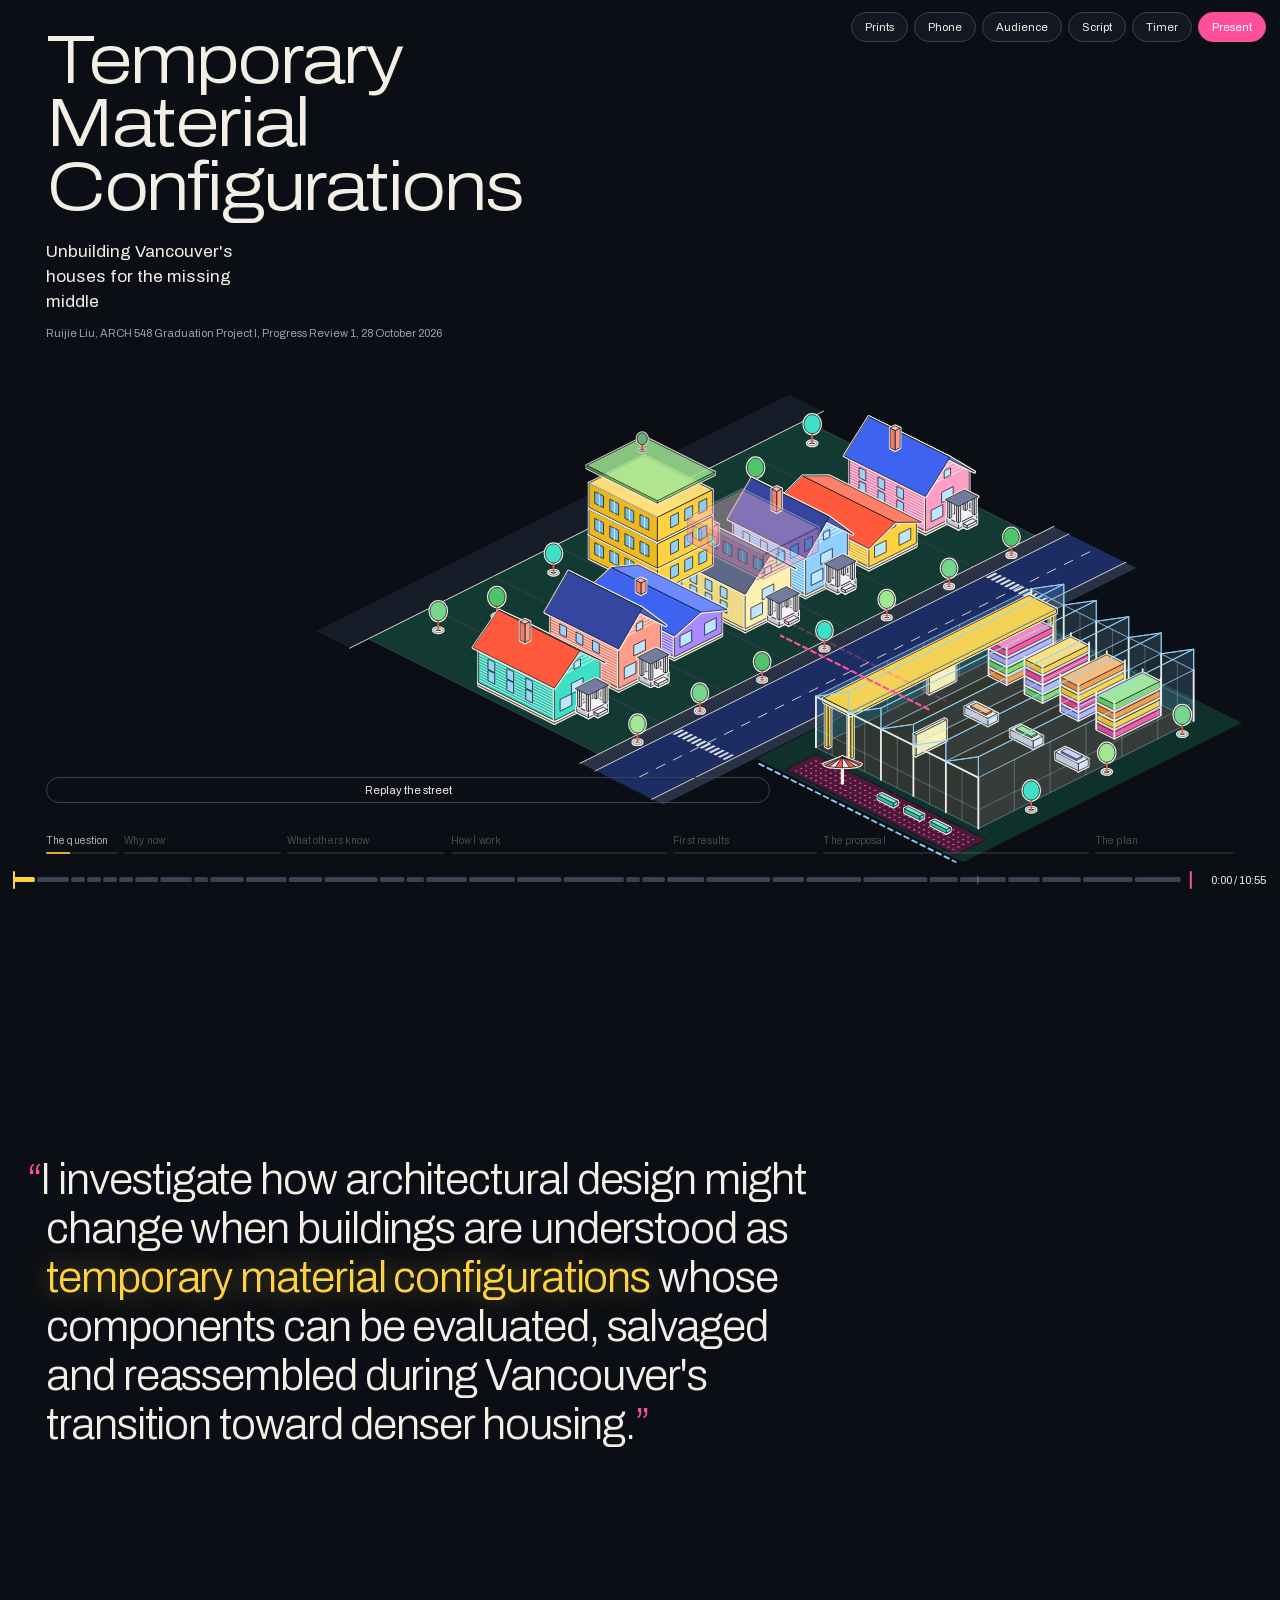
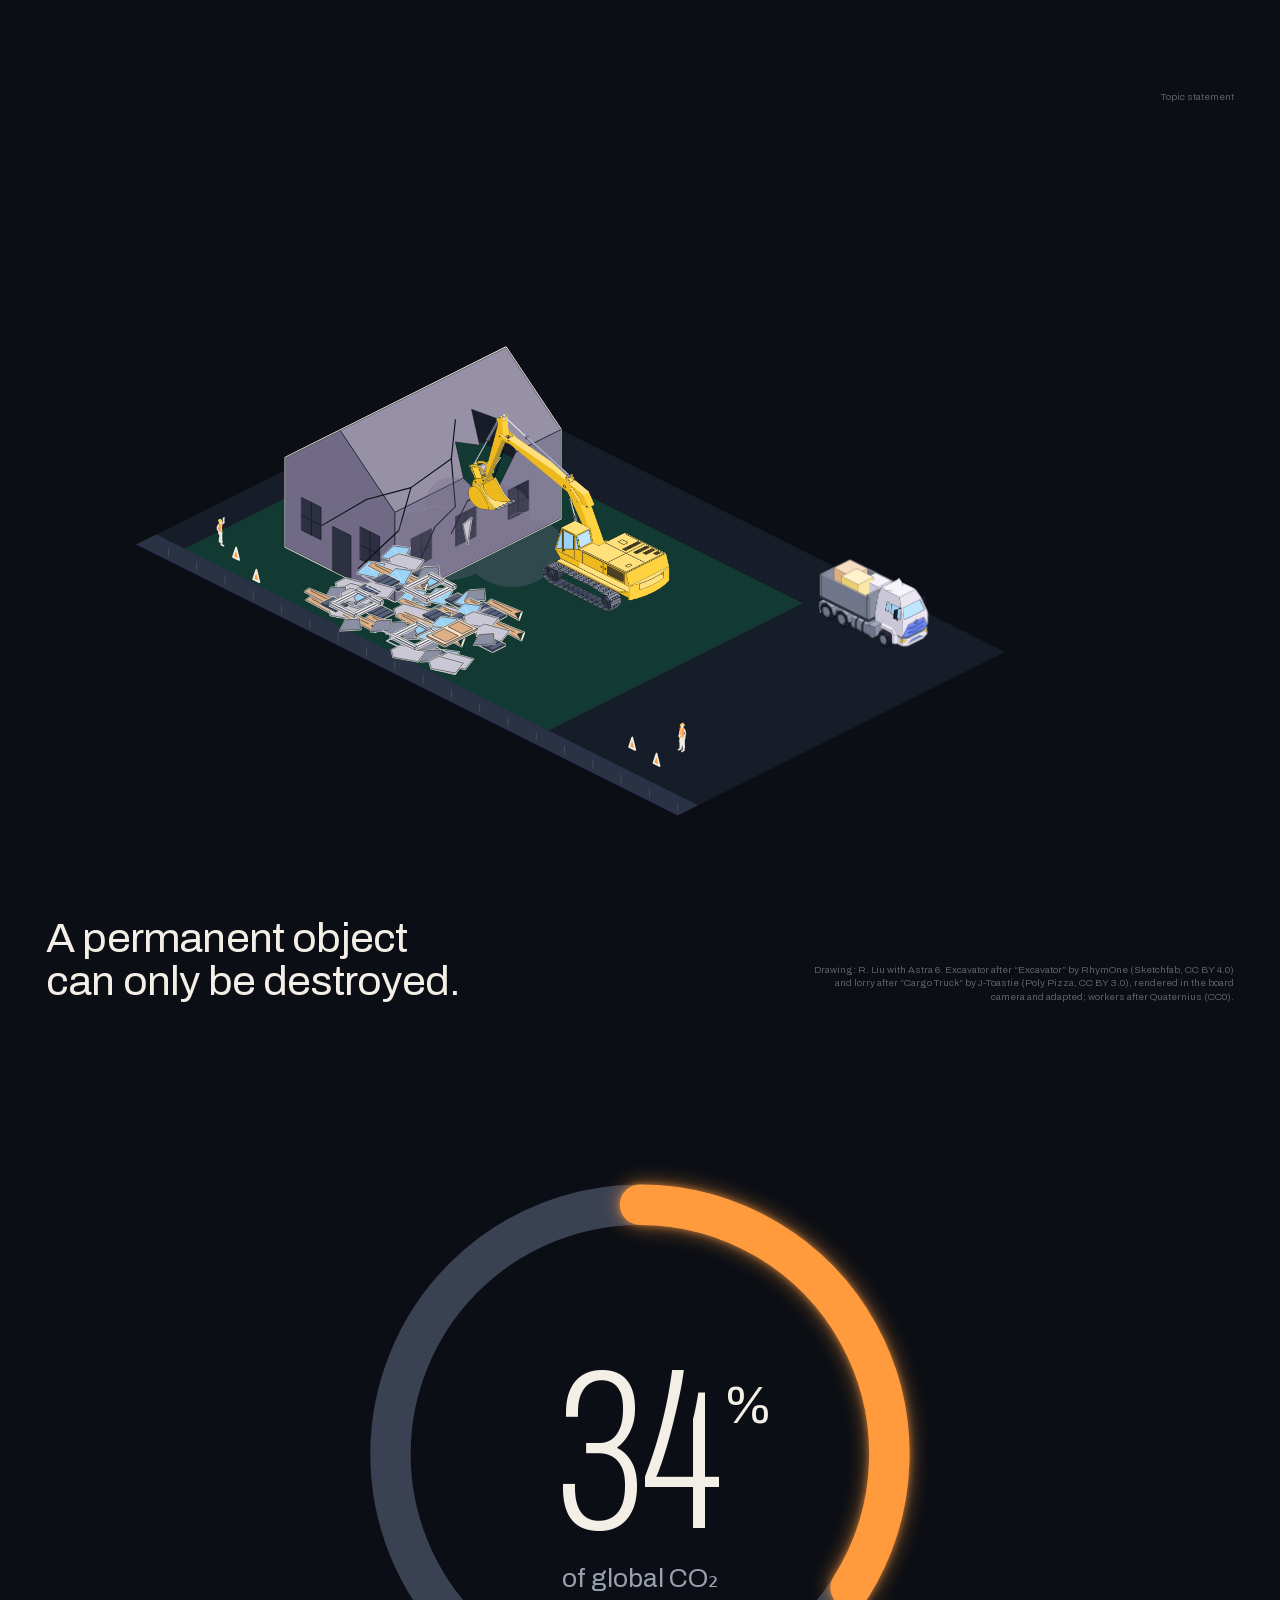
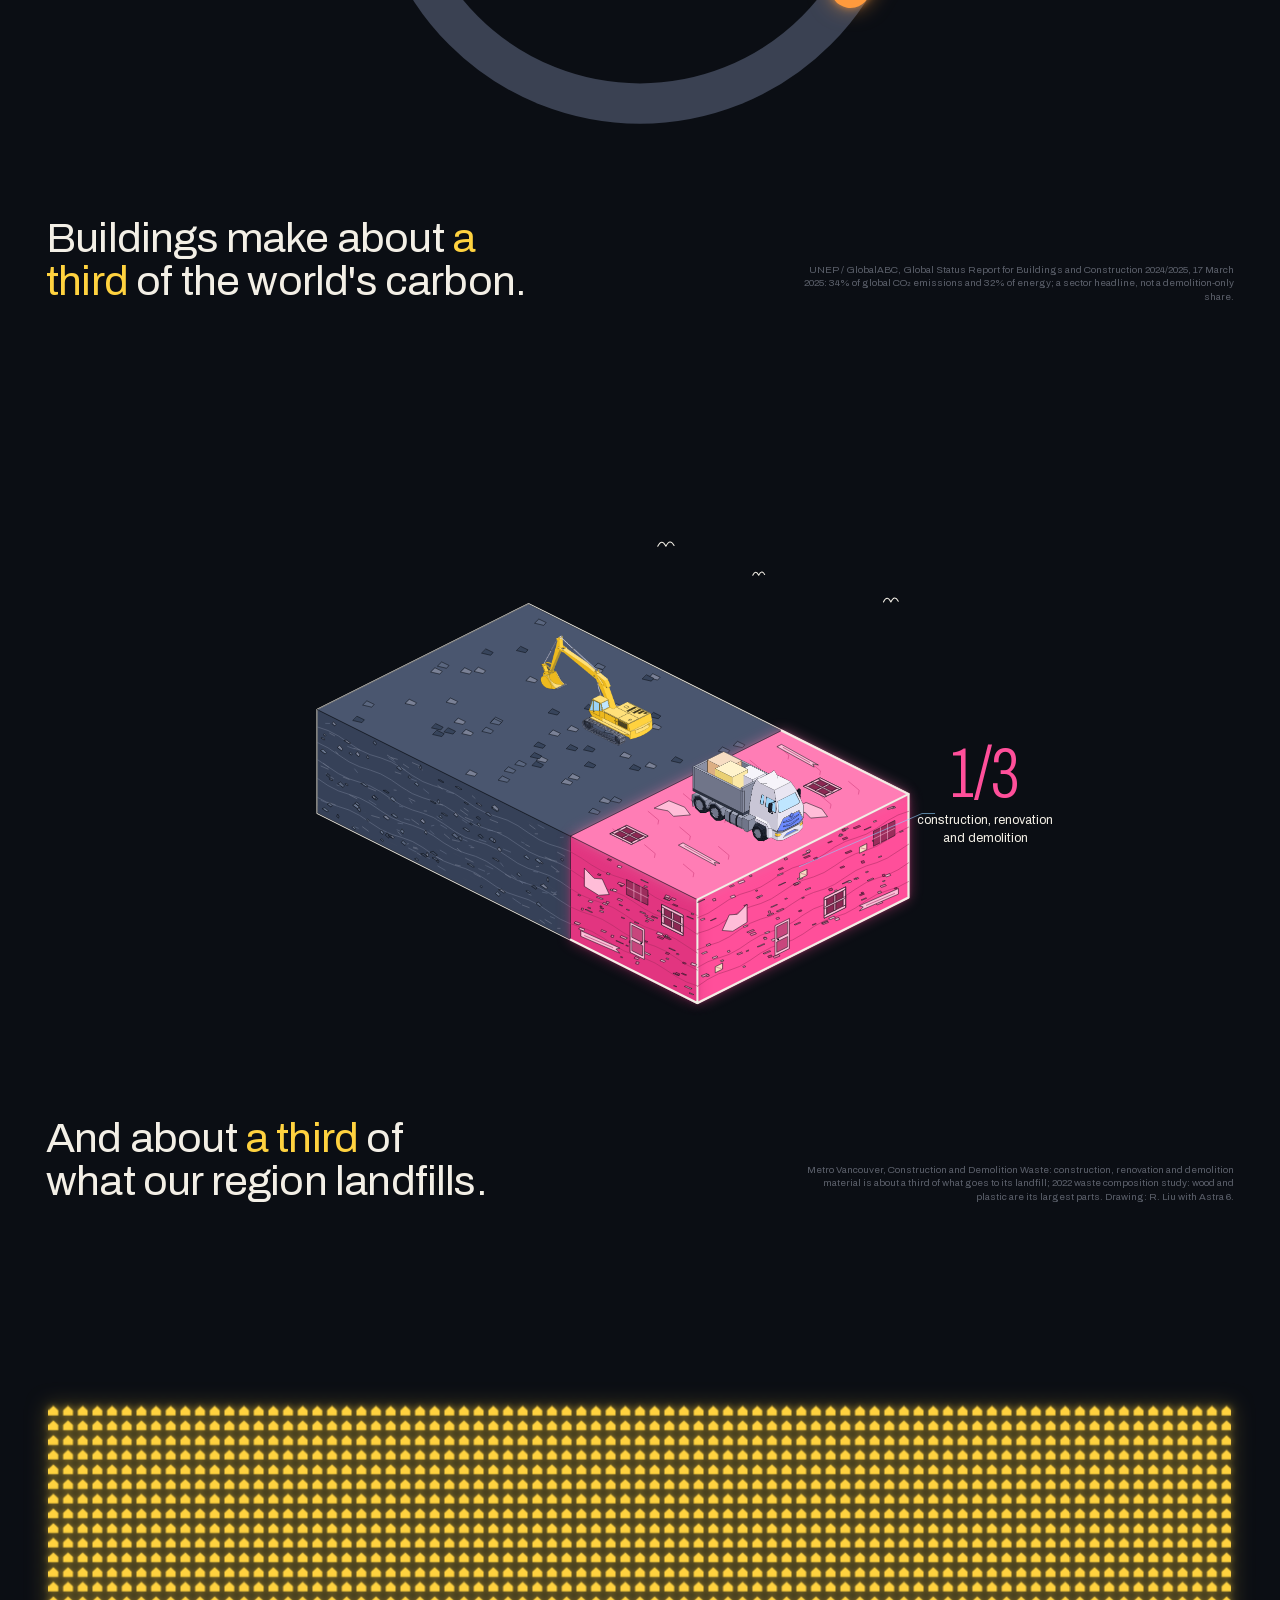
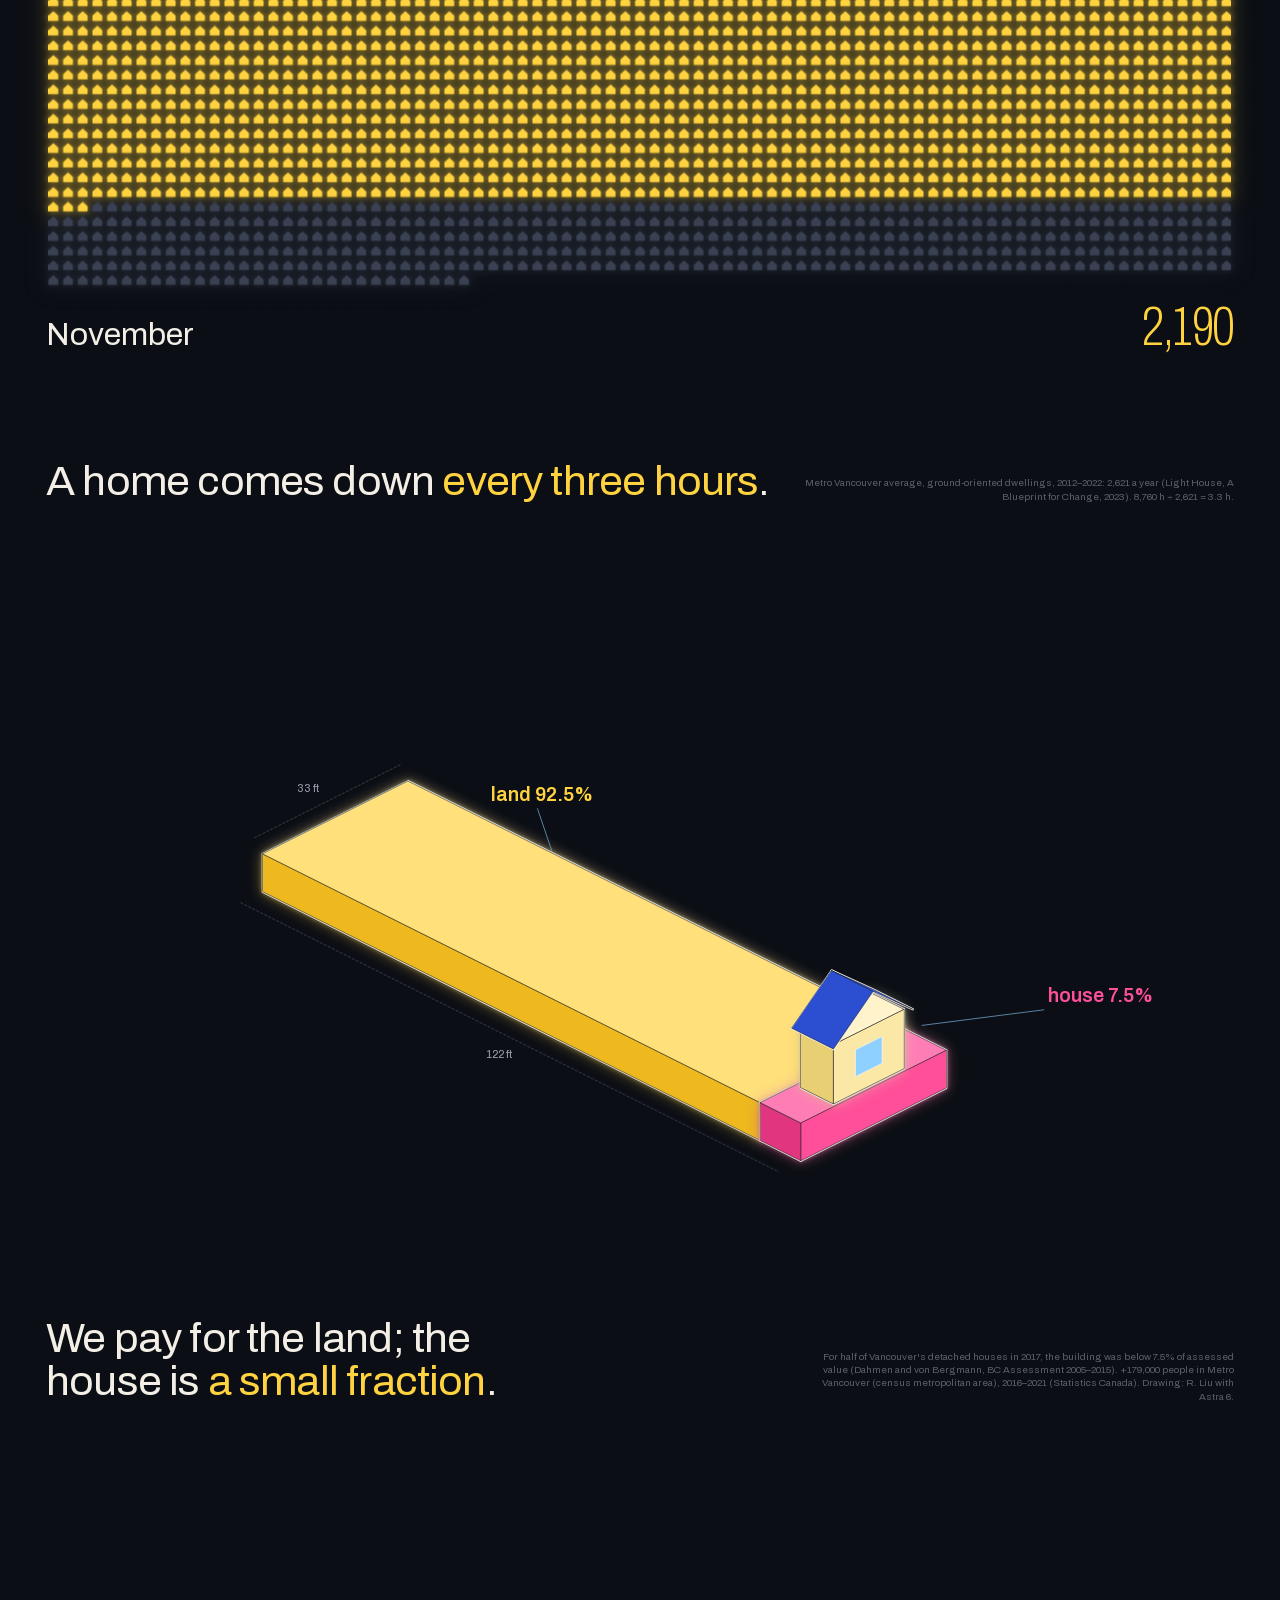
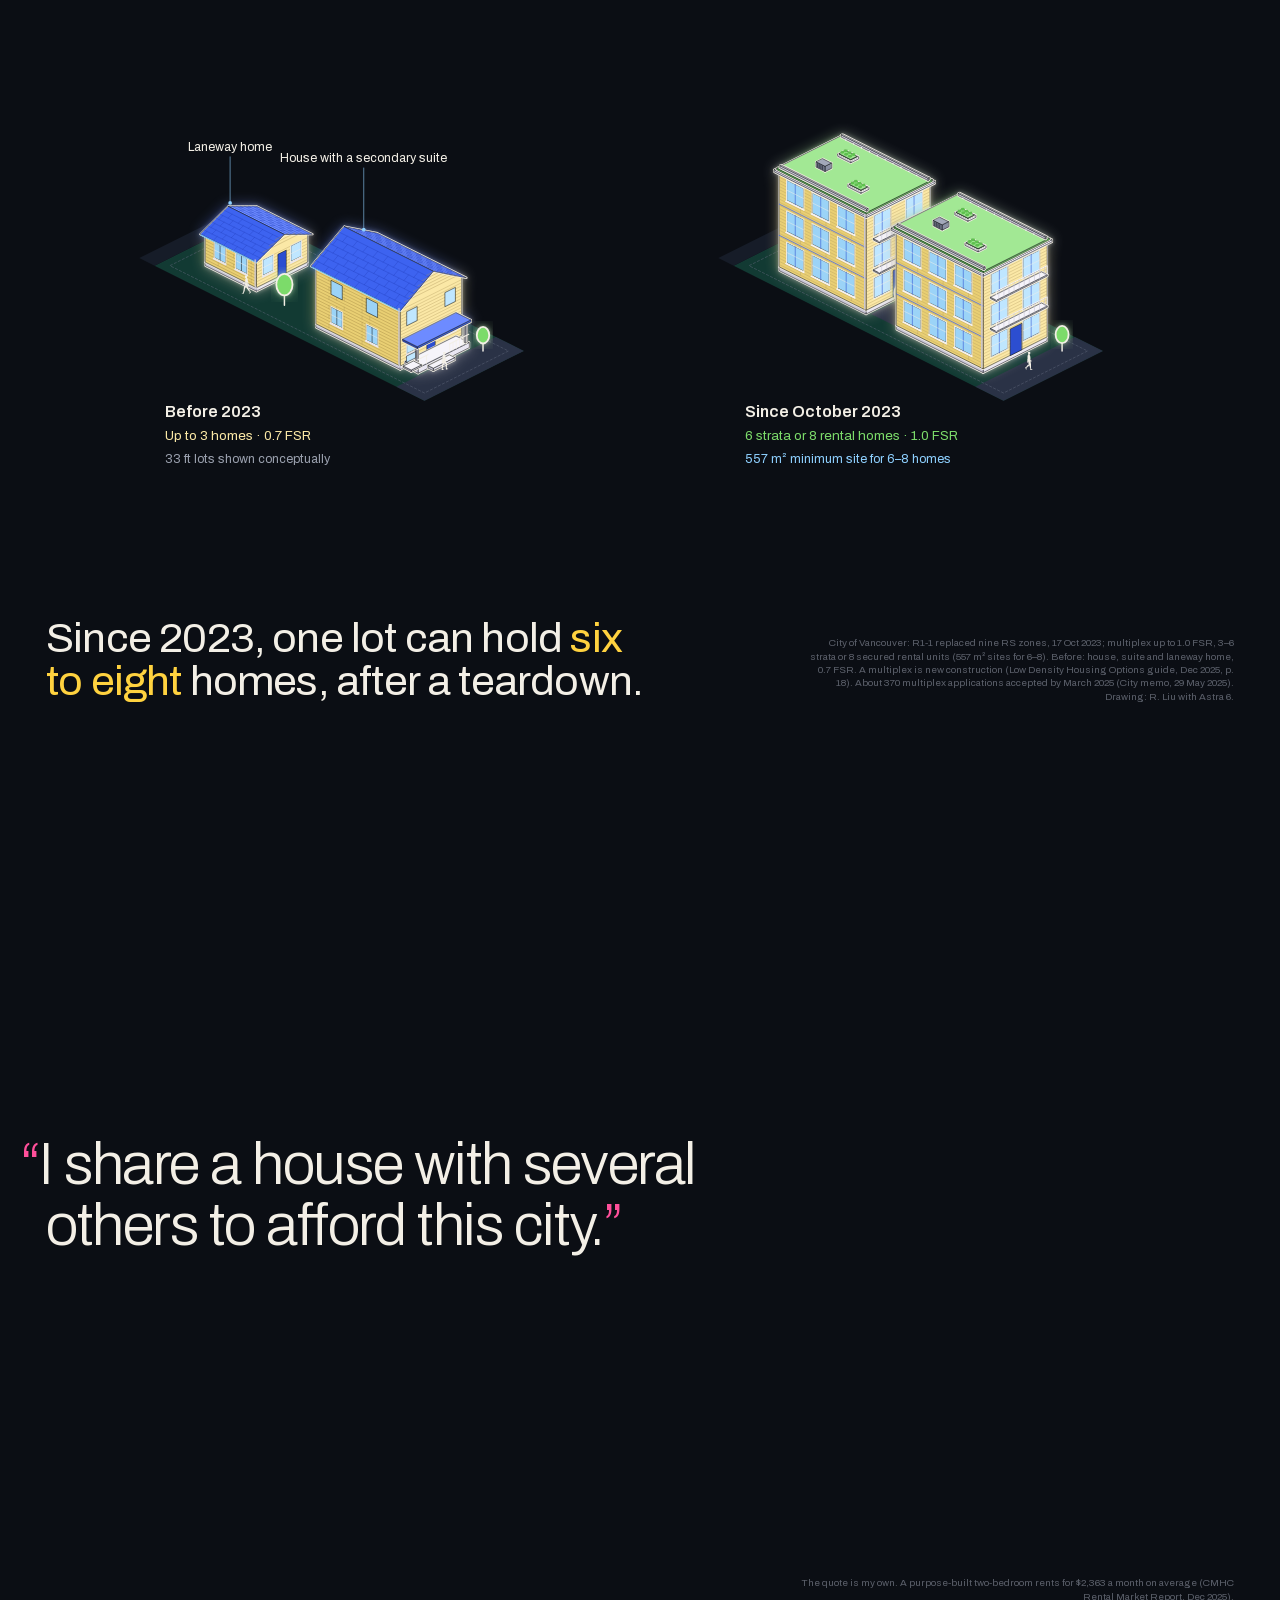
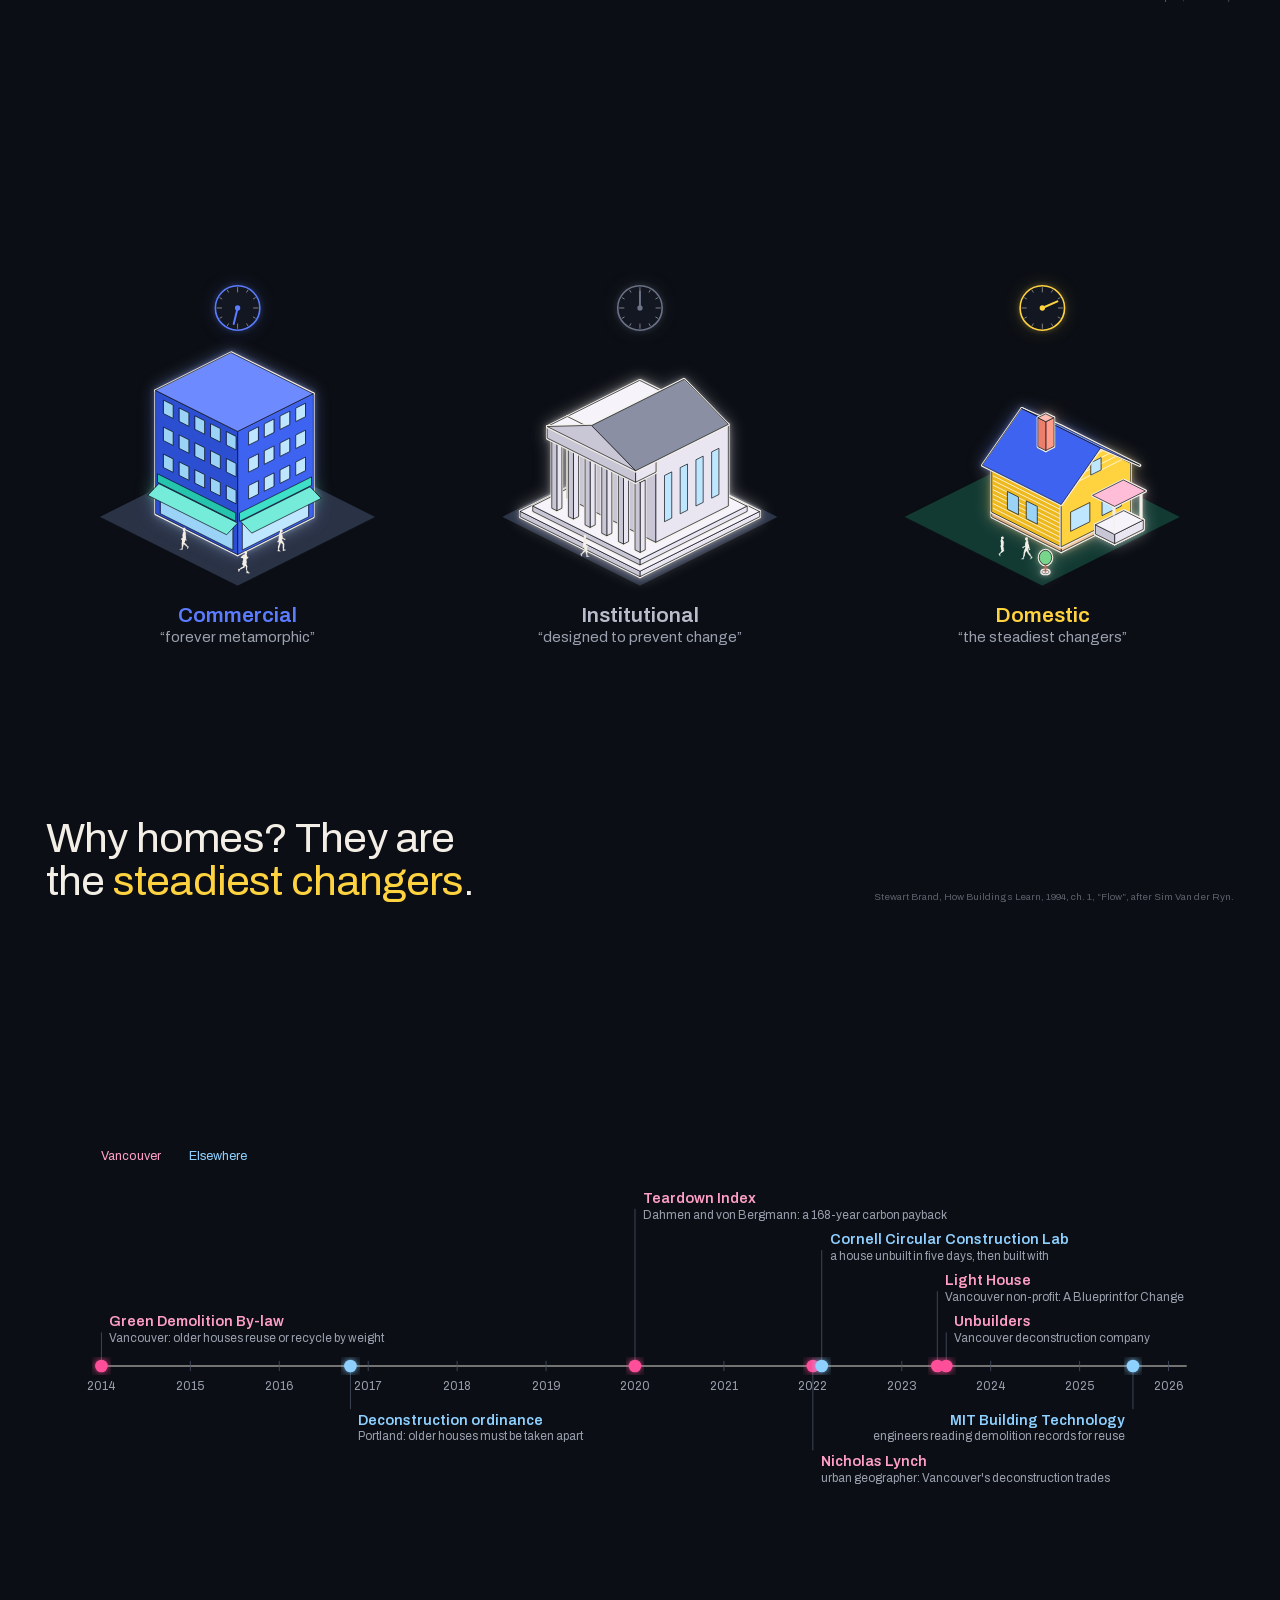
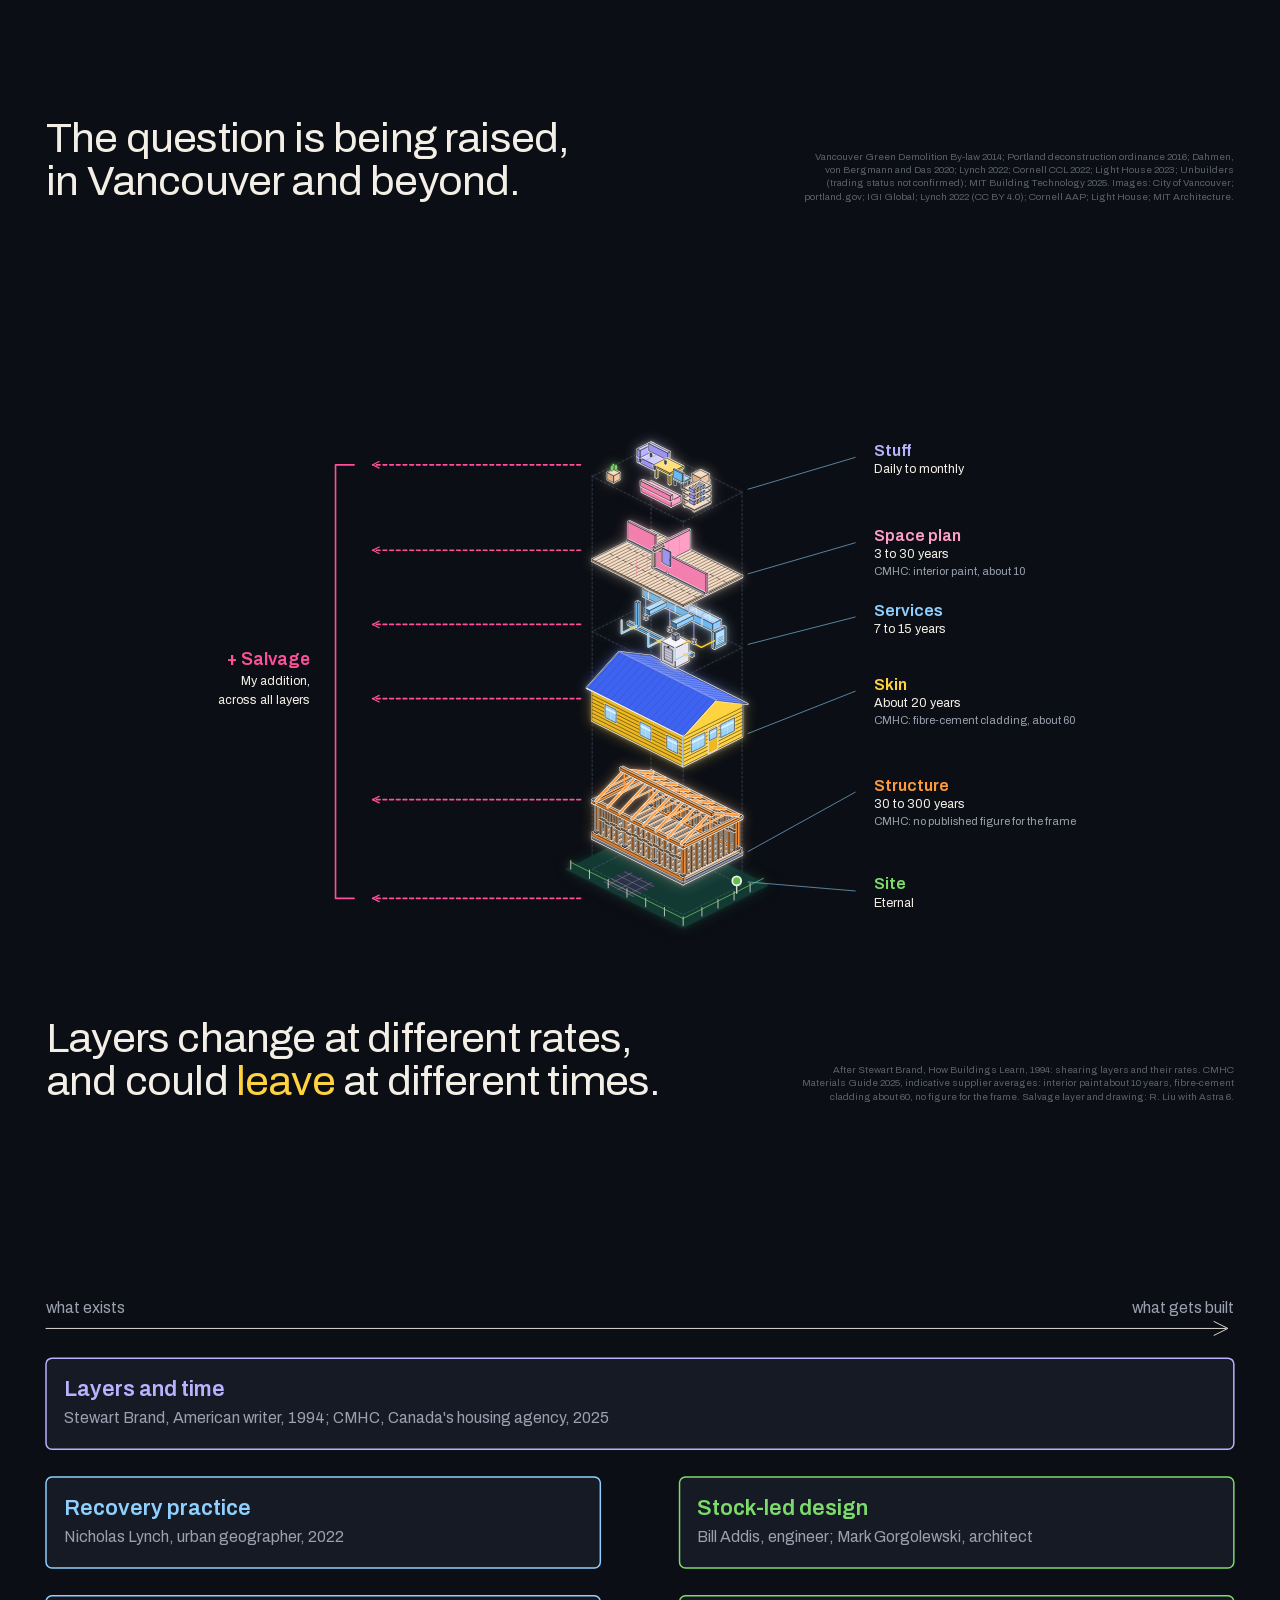
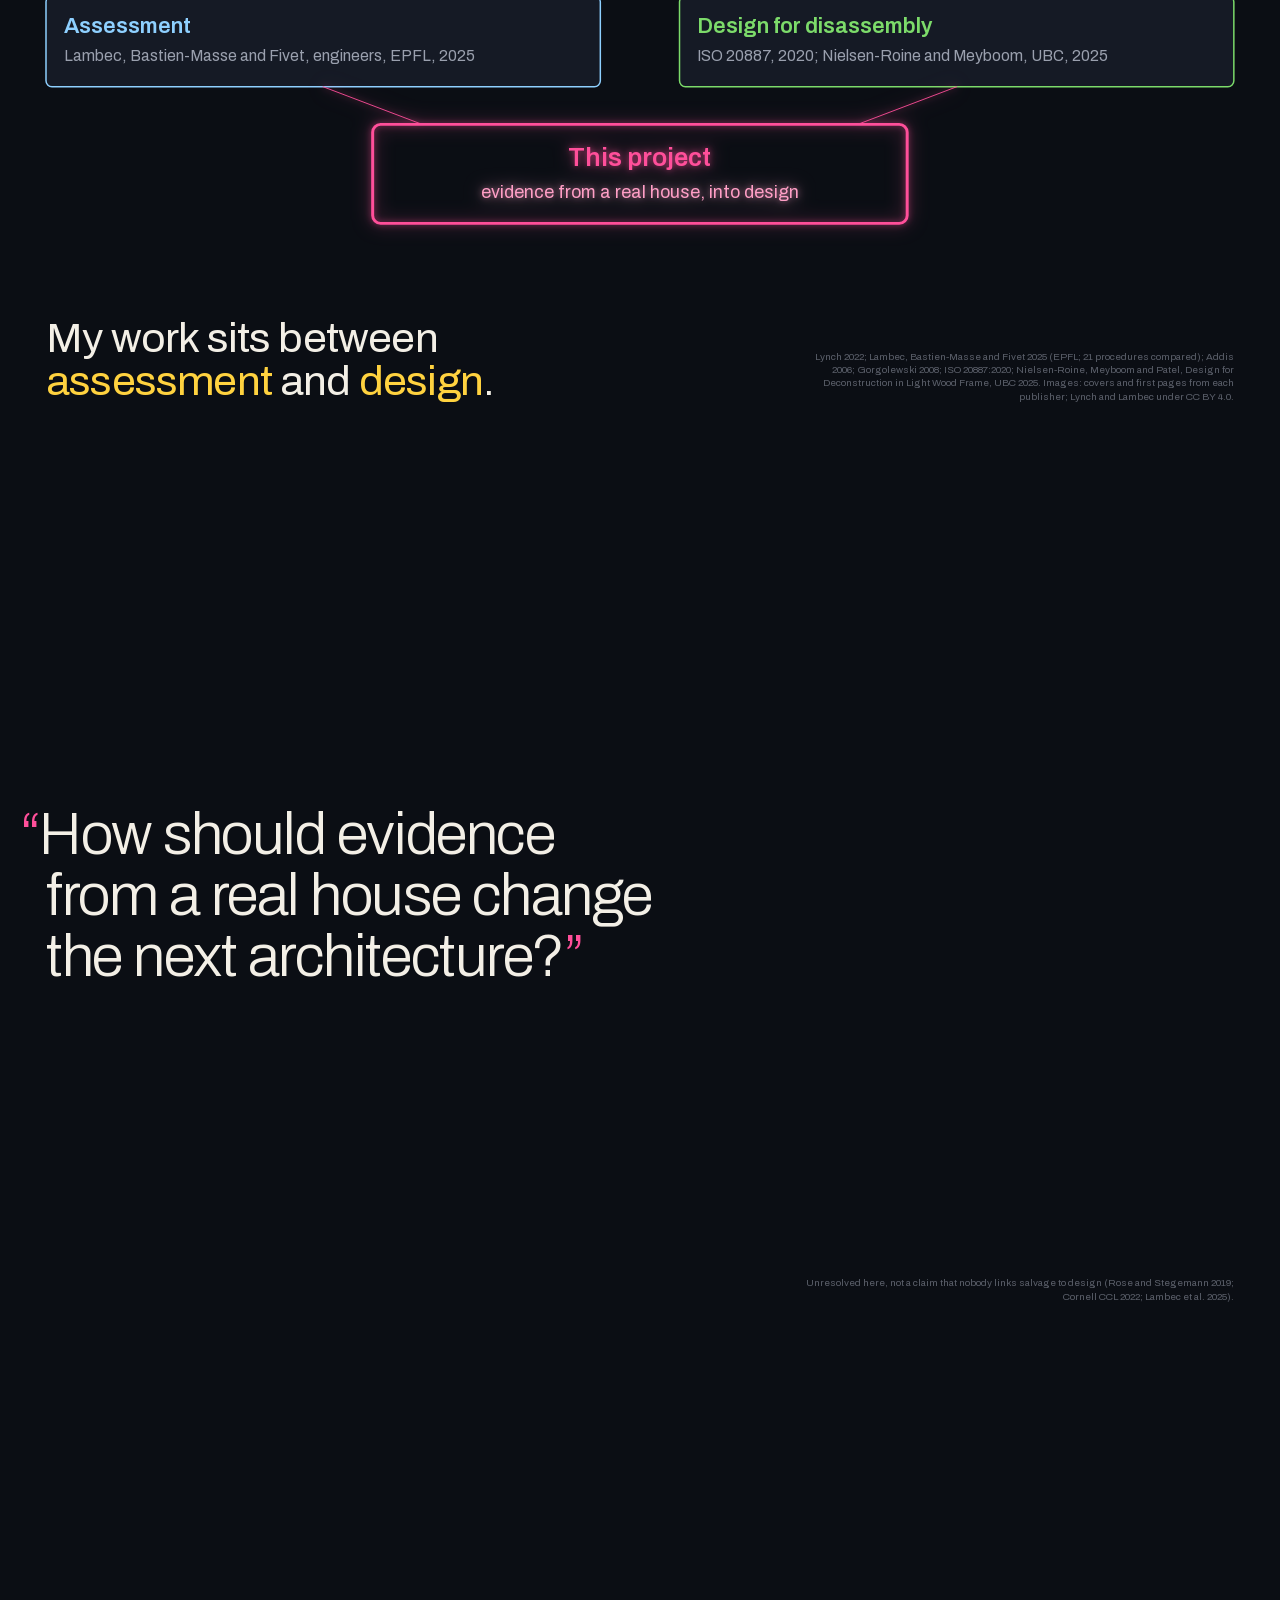
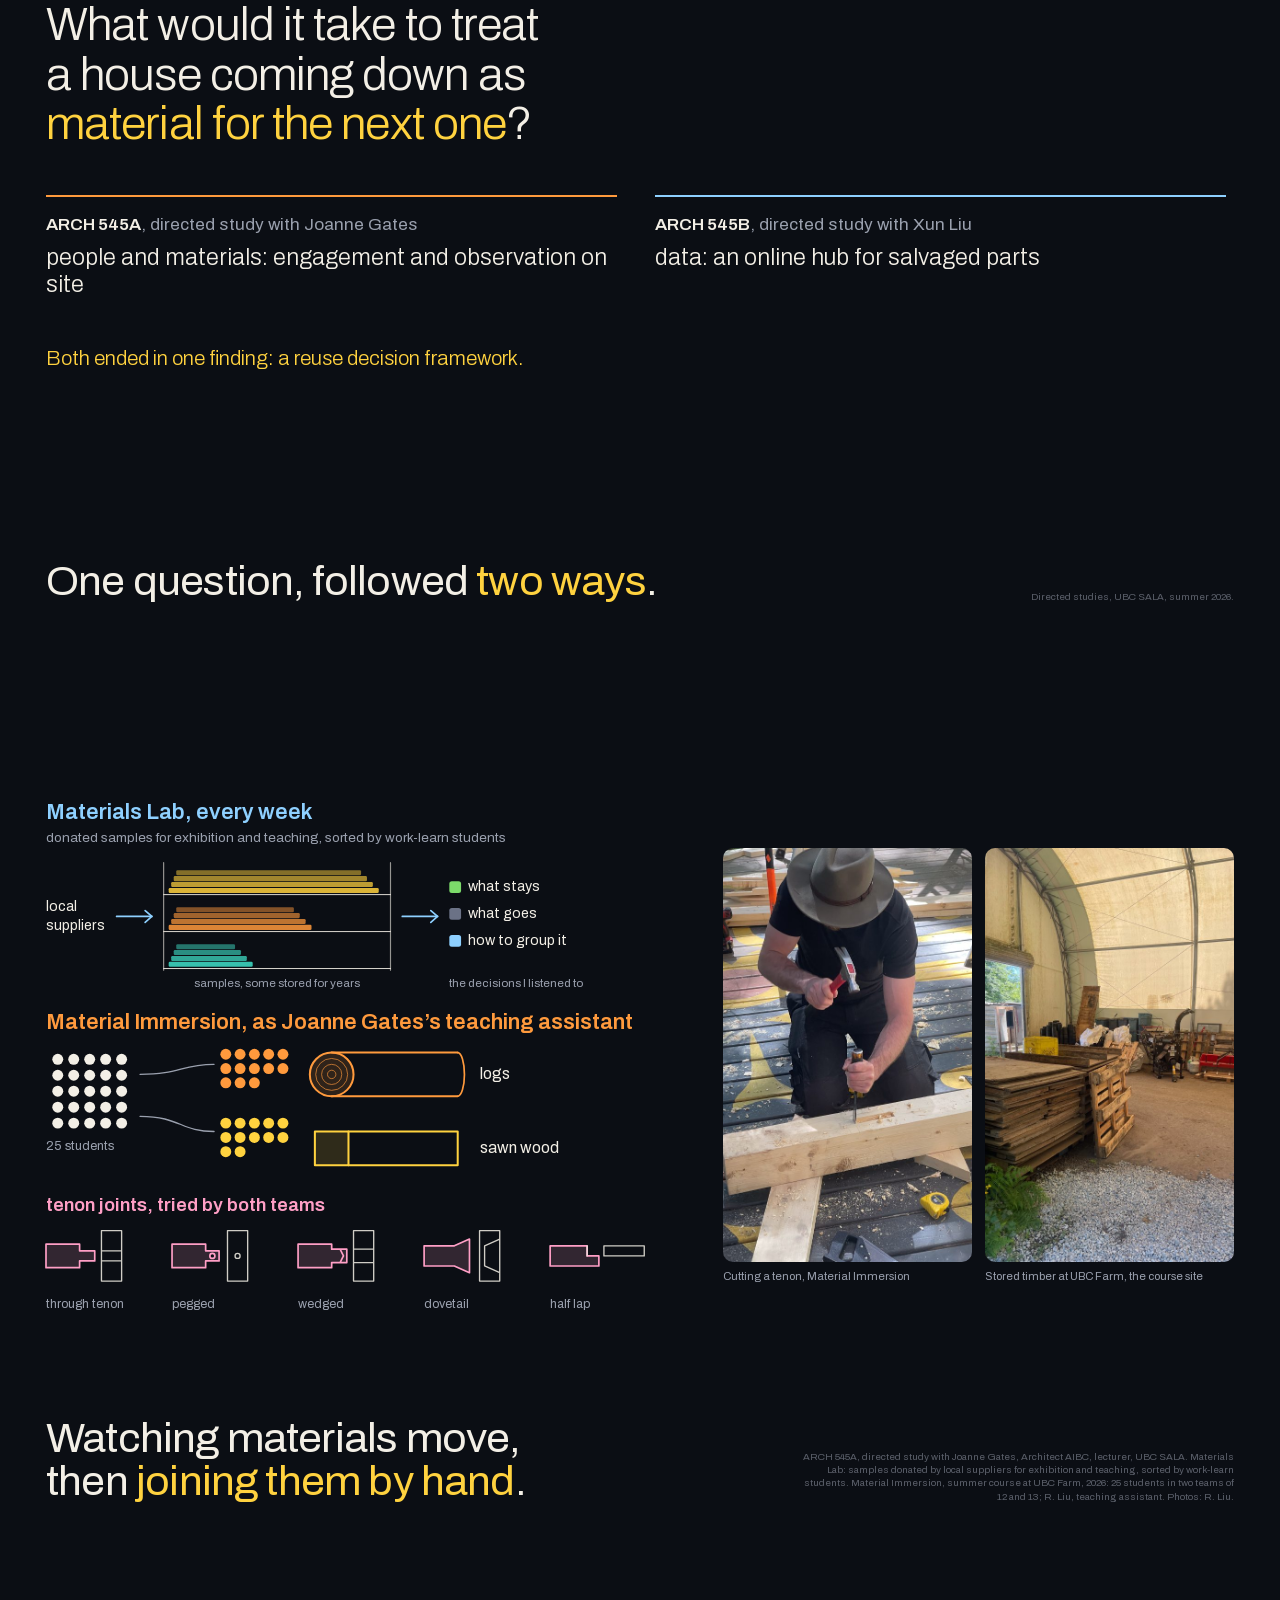
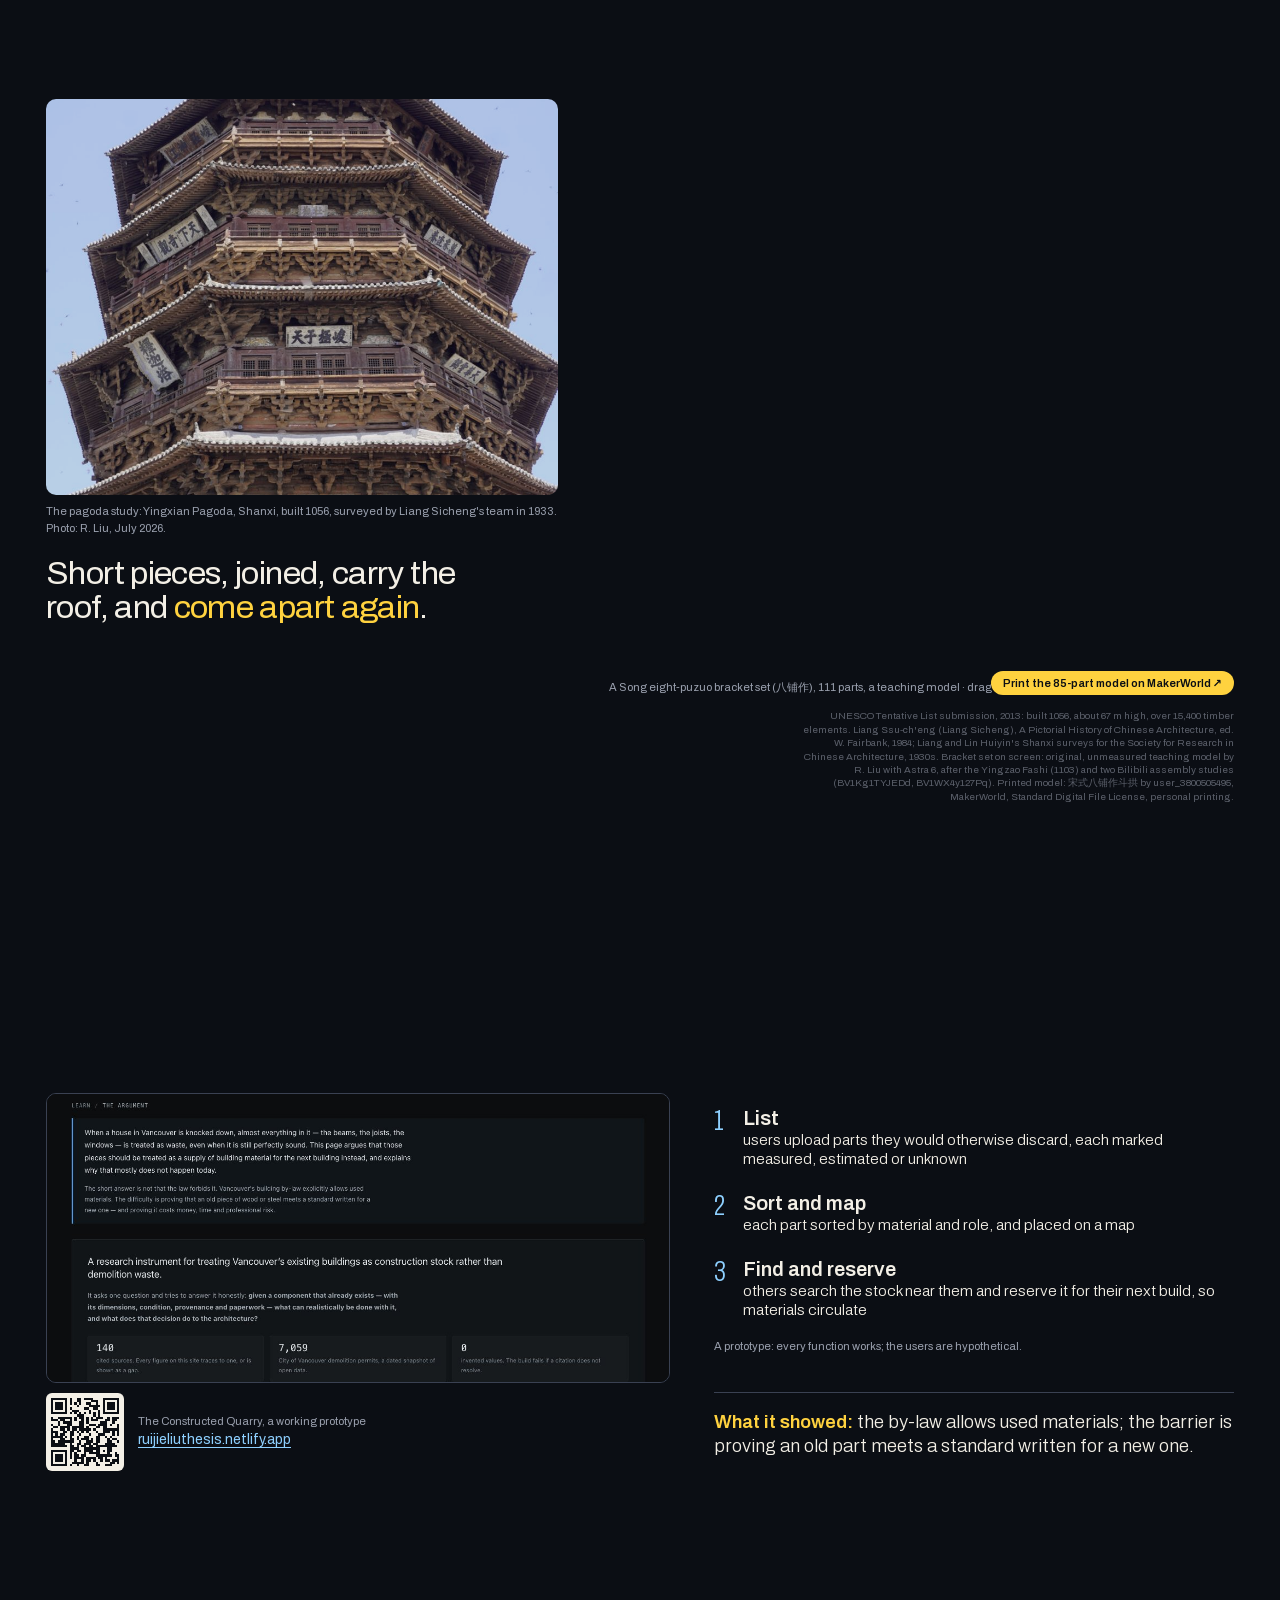
==== index.html @ 040ab7c7 "Publish the GP I Progress Review 1 board Co-Authored-By: Claude Opus 5.5 <noreply@anthropic.com>" ====
<!doctype html>
<html lang="en">
<head>
<meta charset="utf-8">
<meta name="robots" content="noindex, nofollow">
<meta name="viewport" content="width=device-width, initial-scale=1">
<title>Temporary Material Configurations</title>
<meta name="description" content="Ruijie Liu, ARCH 548 Graduation Project I, Progress Review 1: buildings as temporary material configurations during Vancouver's transition to denser housing.">
<link rel="icon" href="data:image/svg+xml,%3Csvg xmlns='http://www.w3.org/2000/svg' viewBox='0 0 32 32'%3E%3Crect width='32' height='32' rx='6' fill='%230B0E14'/%3E%3Cpath d='M7 16 16 8l9 8v10H7z' fill='%23FFD23F' stroke='%23F3EFE6' stroke-width='1.6'/%3E%3Cpath d='M13 26v-6h6v6' fill='%23FF4F9A'/%3E%3C/svg%3E">
<link rel="stylesheet" href="assets/css/board.css?v=104">
<script>document.documentElement.classList.add("js");</script>
</head>
<body>
<svg width="0" height="0" style="position:absolute" aria-hidden="true">
  <defs>
    <!-- the glow: each mark blooms in its own colour -->
    <filter id="bloom" x="-20%" y="-20%" width="140%" height="140%" color-interpolation-filters="sRGB">
      <feGaussianBlur in="SourceGraphic" stdDeviation="3.2" result="b1"/>
      <feGaussianBlur in="SourceGraphic" stdDeviation="9" result="b2"/>
      <feColorMatrix in="b2" type="matrix" values="1 0 0 0 0  0 1 0 0 0  0 0 1 0 0  0 0 0 0.55 0" result="b2a"/>
      <feColorMatrix in="b1" type="matrix" values="1 0 0 0 0  0 1 0 0 0  0 0 1 0 0  0 0 0 0.6 0" result="b1a"/>
      <feMerge><feMergeNode in="b2a"/><feMergeNode in="b1a"/><feMergeNode in="SourceGraphic"/></feMerge>
    </filter>
  </defs>
</svg>

<!--
  Each slide: one message. data-chapter places it on the chapter bar.
  The script is in <aside class="notes">: one <p> per step. Each press of the
  arrow key moves to the next <p>; elements with data-focus="n" light up on
  step n (data-focus="-" only dims), .svg-fig data-spots spotlights regions of
  a figure per step, data-ids lights named groups.
-->

<!-- ===================== 1 The question ===================== -->
<section class="slide title" id="s01" data-time="13" data-title="Title" data-chapter="The question">
  <div class="art" id="hero" role="img" aria-label="A Vancouver street in colour. One house comes apart into components that cross the street to a hub and return to build a multiplex on the same lot."></div>
  <div class="lead">
    <h1><span>Temporary</span><span>Material</span><span>Configurations</span></h1>
    <p class="sub">Unbuilding Vancouver's houses for the missing middle</p>
    <p class="who">Ruijie Liu, ARCH 548 Graduation Project I, Progress Review 1, 28 October 2026</p>
  </div>
  <div class="foot"><button class="replay" type="button" id="replay">Replay the street</button></div>
  <aside class="notes">
    <p>Good afternoon. I'm Ruijie, and my project is <b class="stress">Temporary Material Configurations</b>: <i class="cue">pause</i> what architecture can do with houses Vancouver takes down for denser housing.</p>
  </aside>
</section>

<section class="slide quote statement" id="s02" data-time="19" data-title="Topic statement" data-chapter="The question">
  <blockquote>
    <p>I investigate how architectural design might change when buildings are understood as <span class="glowword">temporary material configurations</span> whose components can be evaluated, salvaged and reassembled during Vancouver's transition toward denser housing.</p>
  </blockquote>
  <div class="foot"><span></span><p class="src">Topic statement</p></div>
  <aside class="notes">
    <p>My topic statement: <i class="cue">pause</i> I investigate how architectural design might change when buildings are understood as temporary material configurations, whose components can be evaluated, salvaged and reassembled during Vancouver's transition toward denser housing. <i class="cue">pause</i> Temporary describes the <b class="stress">arrangement</b>; materials can outlast it.</p>
  </aside>
</section>

<section class="slide" id="s03" data-time="9" data-title="A permanent object" data-chapter="The question">
  <div class="art"><div class="svg-fig" data-src="figures/astra/permanent-object-dark.svg"></div></div>
  <div class="foot"><p class="msg">A permanent object can only be destroyed.</p><p class="src">Drawing: R. Liu with Astra 6. Excavator after “Excavator” by RhymOne (Sketchfab, CC BY 4.0) and lorry after “Cargo Truck” by J-Toastie (Poly Pizza, CC BY 3.0), rendered in the board camera and adapted; workers after Quaternius (CC0).</p></div>
  <aside class="notes">
    <p>We build most houses as <b class="stress">permanent</b> objects: glued, sealed and poured together, so at the end <i class="cue">pause</i> the only way out is the excavator.</p>
  </aside>
</section>

<!-- ===================== 2 Why now ===================== -->
<section class="slide" id="s04" data-time="9" data-title="Global carbon" data-chapter="Why now">
  <div class="art" id="co2"></div>
  <div class="foot"><p class="msg">Buildings make about <em>a third</em> of the world's carbon.</p><p class="src">UNEP / GlobalABC, Global Status Report for Buildings and Construction 2024/2025, 17 March 2025: 34% of global CO₂ emissions and 32% of energy; a sector headline, not a demolition-only share.</p></div>
  <aside class="notes">
    <p>Why now? <i class="cue">pause</i> I'd start with carbon: the UN Environment Programme finds that buildings and construction make about <b class="stress">a third</b> of the world's emissions.</p>
  </aside>
</section>

<section class="slide" id="s05" data-time="9" data-title="Landfill" data-chapter="Why now">
  <div class="art"><div class="svg-fig" data-src="figures/astra/landfill-dark.svg"></div></div>
  <div class="foot"><p class="msg">And about <em>a third</em> of what our region landfills.</p><p class="src">Metro Vancouver, Construction and Demolition Waste: construction, renovation and demolition material is about a third of what goes to its landfill; 2022 waste composition study: wood and plastic are its largest parts. Drawing: R. Liu with Astra 6.</p></div>
  <aside class="notes">
    <p>Closer to home, building and demolition material makes up about <b class="stress">a third</b> of what Metro Vancouver landfills.</p>
  </aside>
</section>

<section class="slide" id="s06" data-time="9" data-title="A home every three hours" data-chapter="Why now">
  <div class="art" id="homes"></div>
  <div class="foot"><p class="msg">A home comes down <em>every three hours</em>.</p><p class="src">Metro Vancouver average, ground-oriented dwellings, 2012–2022: 2,621 a year (Light House, A Blueprint for Change, 2023). 8,760 h ÷ 2,621 = 3.3 h.</p></div>
  <aside class="notes">
    <p>And homes keep coming down: <i class="cue">pause</i> across the region, about one every <b class="stress">three hours</b>.</p>
  </aside>
</section>

<section class="slide" id="s07" data-time="14" data-title="We pay for the land" data-chapter="Why now">
  <div class="art"><div class="svg-fig" data-src="figures/astra/land-value-dark.svg" data-ids='[[], ["layer-house"]]'></div></div>
  <div class="foot"><p class="msg">We pay for the land; the house is <em>a small fraction</em>.</p><p class="src">For half of Vancouver's detached houses in 2017, the building was below 7.5% of assessed value (Dahmen and von Bergmann, BC Assessment 2005–2015). +179,000 people in Metro Vancouver (census metropolitan area), 2016–2021 (Statistics Canada). Drawing: R. Liu with Astra 6.</p></div>
  <aside class="notes">
    <p>Houses come down because we mostly pay for <b class="stress">land</b>.</p>
    <p>Joseph Dahmen and data scientist Jens von Bergmann found that for half the city's detached houses, the building is <b class="stress">a small fraction</b> of its value.</p>
  </aside>
</section>

<section class="slide" id="s08" data-time="19" data-title="Why now: R1-1 zoning" data-chapter="Why now">
  <div class="art"><div class="svg-fig" data-src="figures/astra/house-to-multiplex-dark.svg" data-ids='[[], ["layer-before"], ["layer-after"], ["layer-teardown"]]' data-reveal='{"layer-teardown": 3}'></div></div>
  <div class="foot"><p class="msg">Since 2023, one lot can hold <em>six to eight</em> homes, after a teardown.</p><p class="src">City of Vancouver: R1-1 replaced nine RS zones, 17 Oct 2023; multiplex up to 1.0 FSR, 3–6 strata or 8 secured rental units (557 m² sites for 6–8). Before: house, suite and laneway home, 0.7 FSR. A multiplex is new construction (Low Density Housing Options guide, Dec 2025, p. 18). About 370 multiplex applications accepted by March 2025 (City memo, 29 May 2025). Drawing: R. Liu with Astra 6.</p></div>
  <aside class="notes">
    <p>Zoning explains the timing.</p>
    <p>Until 2023, most lots allowed a house, suite and laneway home.</p>
    <p>Since 2023, new zoning allows multiplexes: <i class="cue">pause</i> six to eight homes a lot.</p>
    <p>A multiplex must be new, so the old house comes down first. <i class="cue">pause</i> The question is what happens to its <b class="stress">parts</b>.</p>
  </aside>
</section>

<section class="slide quote" id="s09" data-time="9" data-title="Who it is for" data-chapter="Why now">
  <blockquote>
    <p>I share a house with several others to afford this city.</p>
  </blockquote>
  <div class="foot"><span></span><p class="src">The quote is my own. A purpose-built two-bedroom rents for $2,363 a month on average (CMHC Rental Market Report, Dec 2025).</p></div>
  <aside class="notes">
    <p><i class="cue">slower</i> The new homes matter to people like me: newcomers who share a house with several others to afford the city.</p>
  </aside>
</section>

<section class="slide" id="s10" data-time="20" data-title="Why homes" data-chapter="Why now">
  <div class="art" id="kinds"></div>
  <div class="foot"><p class="msg">Why homes? They are the <em>steadiest changers</em>.</p><p class="src">Stewart Brand, How Buildings Learn, 1994, ch. 1, “Flow”, after Sim Van der Ryn.</p></div>
  <aside class="notes">
    <p>I chose homes, though shops and factories come down too. <i class="cue">pause</i></p>
    <p>In How Buildings Learn, Stewart Brand sorts buildings by how they change.</p>
    <p>Commercial buildings change <b class="stress">fast</b>; <i class="cue">keep going</i></p>
    <p>institutions <b class="stress">resist</b> change; <i class="cue">keep going</i></p>
    <p>homes change <b class="stress">steadily</b>, keeping a record of the family inside.</p>
    <p>So homes are my test case, and that is deliberate.</p>
  </aside>
</section>

<!-- ===================== 3 What others know ===================== -->
<section class="slide" id="s11" data-time="24" data-title="Who is asking" data-chapter="What others know">
  <div class="art" id="timeline"></div>
  <div class="foot"><p class="msg">The question is being raised, in Vancouver and beyond.</p><p class="src">Vancouver Green Demolition By-law 2014; Portland deconstruction ordinance 2016; Dahmen, von Bergmann and Das 2020; Lynch 2022; Cornell CCL 2022; Light House 2023; Unbuilders (trading status not confirmed); MIT Building Technology 2025. Images: City of Vancouver; portland.gov; IGI Global; Lynch 2022 (CC BY 4.0); Cornell AAP; Light House; MIT Architecture.</p></div>
  <aside class="notes">
    <p>I'm not the first to ask. <i class="cue">pause</i></p>
    <p>Vancouver and Portland regulate demolition waste.</p>
    <p>Dahmen and von Bergmann weighed the carbon of replacement.</p>
    <p>Geographer Nicholas Lynch studied Vancouver's deconstruction trades, and Cornell's Circular Construction Lab rebuilt with a house it took apart.</p>
    <p>The non-profit Light House and the deconstruction firm Unbuilders pushed for salvage.</p>
    <p>MIT engineers read demolition records for reusable structure.</p>
  </aside>
</section>

<section class="slide" id="s12" data-time="20" data-title="Layers change at different rates" data-chapter="What others know">
  <div class="art"><div class="svg-fig" data-src="figures/astra/shearing-layers-dark.svg" data-ids='[[], ["layer-spaceplan"], ["layer-skin"], ["layer-structure"], []]'></div></div>
  <div class="foot"><p class="msg">Layers change at different rates, and could <em>leave</em> at different times.</p><p class="src">After Stewart Brand, How Buildings Learn, 1994: shearing layers and their rates. CMHC Materials Guide 2025, indicative supplier averages: interior paint about 10 years, fibre-cement cladding about 60, no figure for the frame. Salvage layer and drawing: R. Liu with Astra 6.</p></div>
  <aside class="notes">
    <p>Brand's six layers change at different rates, from site to stuff.</p>
    <p>CMHC, Canada's housing agency, gives some of them lifespans: finishes last years, <i class="cue">keep going</i></p>
    <p>cladding, decades, <i class="cue">keep going</i></p>
    <p>the structural frame, <i class="cue">pause</i> <b class="stress">no figure at all</b>.</p>
    <p>To his six I add <b class="stress">salvage</b>: <i class="cue">pause</i> when a configuration ends, each layer could leave on its own clock.</p>
  </aside>
</section>

<section class="slide" id="s13" data-time="31" data-title="Position" data-chapter="What others know">
  <div class="art" id="litmap"></div>
  <div class="foot"><p class="msg">My work sits between <em>assessment</em> and <em>design</em>.</p><p class="src">Lynch 2022; Lambec, Bastien-Masse and Fivet 2025 (EPFL; 21 procedures compared); Addis 2006; Gorgolewski 2008; ISO 20887:2020; Nielsen-Roine, Meyboom and Patel, Design for Deconstruction in Light Wood Frame, UBC 2025. Images: covers and first pages from each publisher; Lynch and Lambec under CC BY 4.0.</p></div>
  <aside class="notes">
    <p>Four kinds of work shape my position.</p>
    <p>Recovery practice shows salvage depends on skills, timing and markets.</p>
    <p>Engineers at EPFL, the Swiss Federal Institute of Technology in Lausanne, compare ways of judging reuse.</p>
    <p>Stock-led design, from engineer Bill Addis and architect Mark Gorgolewski, designs from what exists.</p>
    <p>Design for disassembly, now standardised, plans the next taking apart; at SALA, AnnaLisa Meyboom and Kaia Nielsen-Roine adapted it to light wood frame.</p>
    <p>My work sits <b class="stress">between</b> assessment and design.</p>
  </aside>
</section>

<section class="slide quote" id="s14" data-time="15" data-title="The gap" data-chapter="What others know">
  <blockquote>
    <p>How should evidence from a real house change the next architecture?</p>
  </blockquote>
  <div class="foot"><span></span><p class="src">Unresolved here, not a claim that nobody links salvage to design (Rose and Stegemann 2019; Cornell CCL 2022; Lambec et al. 2025).</p></div>
  <aside class="notes">
    <p>So here's the gap. <i class="cue">pause</i> We can assess parts, and design buildings that come apart. <i class="cue">pause</i> But we <b class="stress">don’t yet know</b> how evidence from a real Vancouver house should change the next architecture, or where parts wait in between.</p>
  </aside>
</section>

<!-- ===================== 4 How I work ===================== -->
<section class="slide" id="s15" data-time="11" data-title="Where it began" data-chapter="How I work">
  <div class="art origin-art">
    <p class="ask" data-focus="0 1">What would it take to treat a house coming down as <em>material for the next one</em>?</p>
    <div class="paths">
      <div class="path" data-focus="1"><p class="who"><b>ARCH 545A</b>, directed study with Joanne Gates</p><p class="how">people and materials: engagement and observation on site</p></div>
      <div class="path" data-focus="1"><p class="who"><b>ARCH 545B</b>, directed study with Xun Liu</p><p class="how">data: an online hub for salvaged parts</p></div>
    </div>
    <p class="ends" data-focus="1">Both ended in one finding: a reuse decision framework.</p>
  </div>
  <div class="foot"><p class="msg">One question, followed <em>two ways</em>.</p><p class="src">Directed studies, UBC SALA, summer 2026.</p></div>
  <aside class="notes">
    <p>I came to this gap by watching sound houses come down as waste. <i class="cue">pause</i> Could they become the <b class="stress">next building</b>?</p>
    <p>This summer I followed that through two directed studies.</p>
  </aside>
</section>

<section class="slide" id="s16" data-time="24" data-title="Study one: on site" data-chapter="How I work">
  <div class="art gates">
    <div class="g-dia" id="immersion"></div>
    <div class="g-shots">
      <figure data-focus="2 3"><img src="assets/img/ds-immersion.jpg" alt="A student chiselling a tenon into a timber beam on a painted deck."><figcaption>Cutting a tenon, Material Immersion</figcaption></figure>
      <figure data-focus="2 3"><img src="assets/img/ds-ubcfarm.jpg" alt="Stacked boards and pallets stored under a fabric shelter."><figcaption>Stored timber at UBC Farm, the course site</figcaption></figure>
    </div>
  </div>
  <div class="foot"><p class="msg">Watching materials move, then <em>joining them by hand</em>.</p><p class="src">ARCH 545A, directed study with Joanne Gates, Architect AIBC, lecturer, UBC SALA. Materials Lab: samples donated by local suppliers for exhibition and teaching, sorted by work-learn students. Material Immersion, summer course at UBC Farm, 2026: 25 students in two teams of 12 and 13; R. Liu, teaching assistant. Photos: R. Liu.</p></div>
  <aside class="notes">
    <p>The first, with Joanne Gates, was observation on site.</p>
    <p>Weekly at the Materials Lab, I listened as work-learn students sorted donated samples: <i class="cue">pause</i> what stays, what goes, how to group them.</p>
    <p>As her teaching assistant on Material Immersion, I helped oversee twenty-five students, one team with logs, one with sawn wood, <i class="cue">keep going</i></p>
    <p>both trying tenon joints, where my interest in joints began.</p>
  </aside>
</section>

<section class="slide side dg-slide" id="s17" data-time="27" data-title="The pagoda study" data-chapter="How I work">
  <div class="art">
    <div class="dougong" id="dougong"><canvas aria-label="A Song bracket set that comes apart into its blocks and arms, then goes back together"></canvas><div class="dg-labels"></div>
      <p class="dg-note">A Song eight-puzuo bracket set (八铺作), 111 parts, a teaching model · drag to turn</p>
      <a class="dg-print" href="https://makerworld.com/en/models/2399233" target="_blank" rel="noopener">Print the 85-part model on MakerWorld ↗</a>
    </div>
  </div>
  <div class="lead">
    <figure class="photo"><img src="assets/img/pagoda.jpg" alt="The Yingxian Wooden Pagoda, an octagonal timber tower of bracket sets and balconies, seen from below."><figcaption>The pagoda study: Yingxian Pagoda, Shanxi, built 1056, surveyed by Liang Sicheng's team in 1933. Photo: R. Liu, July 2026.</figcaption></figure>
    <p class="msg">Short pieces, joined, carry the roof, and <em>come apart again</em>.</p>
  </div>
  <div class="foot"><span></span><p class="src">UNESCO Tentative List submission, 2013: built 1056, about 67 m high, over 15,400 timber elements. Liang Ssu-ch'eng (Liang Sicheng), A Pictorial History of Chinese Architecture, ed. W. Fairbank, 1984; Liang and Lin Huiyin's Shanxi surveys for the Society for Research in Chinese Architecture, 1930s. Bracket set on screen: original, unmeasured teaching model by R. Liu with Astra 6, after the Yingzao Fashi (1103) and two Bilibili assembly studies (BV1Kg1TYJEDd, BV1WX4y127Pq). Printed model: 宋式八铺作斗拱 by user_3800505495, MakerWorld, Standard Digital File License, personal printing.</p></div>
  <aside class="notes">
    <p>Joints then took me to Shanxi, in China, to timber buildings the architects Liang Sicheng and Lin Huiyin drew.</p>
    <p>In the Yingxian Pagoda, a timber tower from 1056, bracket sets called dougong lock short pieces without nails or glue, <i class="cue">pause</i> yet carry the roof far out.</p>
    <p>A short piece isn't waste <b class="stress">if a joint can make it work</b>. <i class="cue">pause</i> <i class="cue">hold up the printed set</i> Please try it.</p>
  </aside>
</section>

<section class="slide" id="s18" data-time="26" data-title="Study two: an online hub" data-chapter="How I work">
  <div class="art xun">
    <figure class="x-shot"><a href="https://ruijieliuthesis.netlify.app" target="_blank" rel="noopener"><img src="assets/img/ds-website.jpg" alt="The Constructed Quarry research website, its argument page."></a><figcaption class="x-link"><img class="x-qr" src="assets/img/qr-website.svg" alt="QR code for ruijieliuthesis.netlify.app"><span>The Constructed Quarry, a working prototype<br><a href="https://ruijieliuthesis.netlify.app" target="_blank" rel="noopener">ruijieliuthesis.netlify.app</a></span></figcaption></figure>
    <div class="x-side">
      <ol class="x-flow" data-focus="1">
        <li><b>List</b>users upload parts they would otherwise discard, each marked measured, estimated or unknown</li>
        <li><b>Sort and map</b>each part sorted by material and role, and placed on a map</li>
        <li><b>Find and reserve</b>others search the stock near them and reserve it for their next build, so materials circulate</li>
      </ol>
      <p class="x-proto" data-focus="1">A prototype: every function works; the users are hypothetical.</p>
      <p class="x-find" data-focus="2"><b>What it showed:</b> the by-law allows used materials; the barrier is proving an old part meets a standard written for a new one.</p>
    </div>
  </div>
  <div class="foot"><p class="msg">This summer, the hub <em>online</em>.</p><p class="src">ARCH 545B, directed study with Assistant Professor Xun Liu, UBC SALA, 2026. Website: ruijieliuthesis.netlify.app, a working prototype with hypothetical users. Vancouver Building By-law 14343, Book I, Div. A, 1.2.2.3: used materials permitted when they meet the requirements for new ones. Reuse network: 45 businesses across Cascadia.</p></div>
  <aside class="notes">
    <p>The second, with Xun Liu, used AI to gather, structure and show data.</p>
    <p>I built a prototype online hub: <i class="cue">pause</i> users list parts they'd discard, sorted and mapped, and others reserve them for a next build, so materials circulate. Its users are <b class="stress">hypothetical</b>.</p>
    <p>It showed the barrier: <i class="cue">pause</i> the by-law allows used materials, but <b class="stress">proving</b> an old part meets a new standard costs time and money.</p>
  </aside>
</section>

<section class="slide" id="s19" data-time="35" data-title="How I will decide" data-chapter="How I work">
  <div class="art" id="framework"></div>
  <div class="foot"><p class="msg">One question: can <em>this</em> part do <em>this</em> job, in <em>this</em> building?</p><p class="src">Reuse Decision Framework: the outcome of both directed studies, ARCH 545A with Joanne Gates (observation on site) and ARCH 545B with Xun Liu (the online research database); report pp. 28–35: twelve criteria (A–L), ranked with Joanne Gates for climate resilience; a material reuse passport, five levels of assessment, eight decisions. Supports design research; does not replace engineering, testing or code review.</p></div>
  <aside class="notes">
    <p>Both studies led to one outcome. <i class="cue">pause</i> From observation on site and the online research database, I built the reuse decision framework. It asks: <i class="cue">pause</i> can <b class="stress">this</b> part do <b class="stress">this</b> job, <b class="stress">here</b>?</p>
    <p>First, identify: a passport of what we know about each part, and what we don't.</p>
    <p>Then evaluate it for that use: what it is, its carbon, whether it comes out whole.</p>
    <p>Then decide, weighing evidence against the consequence of failure.</p>
    <p>And design, least change first, a path into the next building, its record travelling with it.</p>
  </aside>
</section>

<!-- ===================== 5 First results ===================== -->
<section class="slide" id="s20" data-time="9" data-title="Every demolition permit" data-chapter="First results">
  <div class="art" id="permit-map"></div>
  <div class="foot"><p class="msg">Demolition fills the <em>house neighbourhoods</em>.</p><p class="src">City of Vancouver open data, issued building permits typed "Demolition / Deconstruction": 7,168 permits, 3 Jan 2017 to 22 Oct 2026, fetched 24 Oct 2026. Each dot is one permit; downtown, the West End, Fairview and Strathcona hold under 3% of them.</p></div>
  <aside class="notes">
    <p>My first results map every demolition permit since 2017. <i class="cue">pause</i> They fill the house neighbourhoods, south and east, and almost <b class="stress">skip downtown</b>.</p>
  </aside>
</section>

<section class="slide" id="s21" data-time="14" data-title="No requirement" data-chapter="First results">
  <div class="art"><div class="svg-fig" data-src="figures/astra/recycling-tiers-dark.svg" data-ids='[[], ["layer-none"], ["layer-75"], ["layer-90"]]'></div></div>
  <div class="foot"><p class="msg">Most permits ask for <em>little, or nothing</em>.</p><p class="src">Tier parsed from permit text, so counts are a floor: 3,831 none stated (53%), 2,651 at 75% (pre-1950, 37%), 686 at 90% (character houses, 10%). Green Demolition By-law No. 11023. Chart: R. Liu with Astra 6.</p></div>
  <aside class="notes">
    <p>Then I read what permits ask.</p>
    <p>Over half ask <b class="stress">nothing</b>, because the Green Demolition By-law targets only older houses.</p>
    <p>The rest name a share to reuse or recycle, by weight, <i class="cue">keep going</i></p>
    <p>the highest for character houses.</p>
  </aside>
</section>

<section class="slide" id="s22" data-time="22" data-title="Recycled is not reused" data-chapter="First results">
  <div class="art"><div class="svg-fig" data-src="figures/astra/reuse-comparison-dark.svg" data-ids='[[], ["layer-portland"], ["layer-oregon"], ["layer-vancouver"]]'></div></div>
  <div class="foot"><p class="msg">Recycled by weight is <em>not</em> reused.</p><p class="src">City of Portland BPS, Deconstruction Program, Sept 2025 (per project, about 4 t reused and 19 t to recovery; foundations excluded); Oregon DEQ 2019, 36 homes, about a quarter salvaged. Vancouver's by-law counts reuse and recycling together by weight. Chart: R. Liu with Astra 6.</p></div>
  <aside class="notes">
    <p>By weight, reuse and recycling count <b class="stress">the same</b>.</p>
    <p>Portland, which requires deconstruction, finds reuse a small share of what leaves the site.</p>
    <p>An Oregon study of thirty-six homes <b class="stress">confirms it</b>: about a quarter was salvaged.</p>
    <p>Vancouver counts the two together, so the city publishes no reuse rate. <i class="cue">pause</i> That <b class="stress">empty bar</b> is where my project starts.</p>
  </aside>
</section>

<section class="slide" id="s23" data-time="37" data-title="Why wood first" data-chapter="First results">
  <div class="art" id="woodfirst"></div>
  <div class="foot"><p class="msg">Wood first: even by hand, most of the lumber was <em>burned</em>.</p><p class="src">City of Vancouver, Deconstruction case study: Dunbar (a 1930 house, taken apart in 17 days in 2019): concrete 39,520 kg, crushed for road fill; lumber 19,220 kg (framing and boards; most pre-1950 homes are old growth, per the case study and Teshnizi 2015), 25% reused, 74% to waste-to-energy, 1% landfill (“lumber shorter than 4' can only be recycled”); 21% reused and 77% recycled overall, so burned lumber counted as recycled; flooring 5,549 kg, 85% reused; plaster 3,090 kg, recycled; fixtures reused through Habitat for Humanity. Metro Vancouver, 2022 Construction and Demolition Waste Composition Study (Dillon, 2023): wood of all kinds is 48% by weight of the 372,000 t disposed of in 2021. Joint: schematic, dowel-laminated, no glue. Chart: R. Liu. More on print 3, Why wood first.</p></div>
  <aside class="notes">
    <p>To see where reuse should start, I looked at one best case the City documented: <i class="cue">pause</i> a 1930 Dunbar house, taken apart by hand.</p>
    <p>The concrete was heaviest and was crushed for road fill; flooring, doors and trim found buyers.</p>
    <p>But of nineteen tonnes of lumber, <b class="stress">three quarters</b> were burned for energy. The City notes pieces under four feet can only be recycled.</p>
    <p>Across the region, wood is about half of building waste thrown away.</p>
    <p>The hub takes the whole house; <i class="cue">pause</i> my research starts with its <b class="stress">wood</b>, and joints for short pieces.</p>
  </aside>
</section>

<!-- ===================== 6 The proposal ===================== -->
<section class="slide" id="s24" data-time="19" data-title="The obstacle is time" data-chapter="The proposal">
  <div class="art"><div class="svg-fig" data-src="figures/astra/labour-time-dark.svg" data-ids='[[], ["layer-demolition", "layer-deconstruction"], ["layer-deconstruction"]]'></div></div>
  <div class="foot"><p class="msg">The obstacle is <em>time</em>, and much of it doesn't need the site.</p><p class="src">Catherine Commons, Ithaca, January 2022 (Heisel et al. 2023, Tables 3–4): 447.5 h on site over five days plus 96 h off site; demolition estimated at 48 h. Not a Vancouver forecast. Chart: R. Liu with Astra 6.</p></div>
  <aside class="notes">
    <p>Short pieces are one reason so little is reused. Cornell's lab points to another: <i class="cue">pause</i> <b class="stress">time</b>.</p>
    <p>Taking it apart took about ten times the labour of demolition; on Vancouver land, each day costs money.</p>
    <p>But much of that slow work needs a roof and bench, <b class="stress">not the site</b>.</p>
  </aside>
</section>

<section class="slide" id="s25" data-time="32" data-title="What exists, and what is missing" data-chapter="The proposal">
  <div class="art" id="precedents"></div>
  <div class="foot"><p class="msg">Others do <em>single steps</em>; none does them in one public place.</p><p class="src">Precedent survey, 26 Oct 2026: Habitat for Humanity Greater Vancouver ReStore locations; Lynch 2022 (29 providers, “decentralized and loosely organized”); ReBuilding Center, Portland; Seattle Public Utilities Salvage Lumber Warehouse (opened May 2026); Rotor DC, Brussels; Bauteilbörse Basel; baubüro in situ, K.118, Winterthur 2021. Regrading: Teshnizi 2015, UBC SEEDS. City of Vancouver, Council report, 16 May 2018; Rebuild Hub: Habitat for Humanity Greater Vancouver, 9 Oct 2020, and City of Vancouver, “Reducing construction and demolition waste” (read 26 Oct 2026); ReStore locations, habitatgv.ca (read 26 Oct 2026). Row photos from each organisation; Rotor DC by Pascal Broze; K.118 by Martin Zeller.</p></div>
  <aside class="notes">
    <p>A place like this exists, <i class="cue">pause</i> but only in pieces.</p>
    <p>Around Vancouver, firms take houses apart and stores resell parts, loosely organised, Lynch found.</p>
    <p>Depots from Portland to Basel resell parts; in Winterthur, Switzerland, an extension was built largely from reused parts.</p>
    <p>Here, salvaged wood has no grading rule, so only engineers can approve it for load.</p>
    <p>The City backed a hub in 2018; the closest thing today, Habitat for Humanity's Rebuild Hub, gathers salvage but sells <b class="stress">outside the city</b>.</p>
  </aside>
</section>

<section class="slide" id="s26" data-time="37" data-title="The deconstruction hub" data-chapter="The proposal">
  <div class="art" id="hubprog"></div>
  <div class="foot"><p class="msg">A deconstruction hub, itself <em>built to come apart</em>.</p><p class="src">Program diagram, schematic: first thoughts on the programme and its range, not a layout; no operator, site or intake agreement exists yet. Lorry: "Cargo Truck" by J-Toastie, Poly Pizza, CC BY 3.0, rendered and adapted (box removed, deck and panels added). Workers: Quaternius, CC0. Silhouettes: rawpixel, CC0.</p></div>
  <aside class="notes">
    <p><i class="cue">slower</i> So my proposal for GP Two turns the online hub into a building: <i class="cue">pause</i> a public deconstruction hub, sketched as first thoughts.</p>
    <p>Houses arrive in large components, so sites clear in days.</p>
    <p>Each part is measured and tested, wood regraded, for its next use; <i class="cue">keep going</i></p>
    <p>unbuilt by hand, indoors; <i class="cue">keep going</i></p>
    <p>sorted by lifespan and condition; <i class="cue">keep going</i></p>
    <p>and offered first to the multiplexes replacing them.</p>
    <p>A multiplex adds homes but no shared room, so the hub could add rooms along the street.</p>
    <p>A classroom could look into the work, so students and trades learn by watching.</p>
  </aside>
</section>

<section class="slide" id="s27" data-time="17" data-title="Where hubs go" data-chapter="The proposal" data-build>
  <div class="art" id="siting"></div>
  <div class="foot"><p class="msg">Hubs go where houses come down <em>and</em> multiplexes go up.</p><p class="src">City of Vancouver open data: house demolition permits 2017–2026 (6,236), new multiplex permits since 2024 (616), zoning districts, truck routes; Statistics Canada 2021 Census by dissemination area. Sites chosen by greedy coverage within 1.5 km of industrial (I, M, IC, MC) or commercial-arterial (C-2, C-3A) land within 200 m of a truck route: rule-based candidates, not selected properties. Why six, from a capacity estimate, and the method: print 4, Where hubs go.</p></div>
  <aside class="notes">
    <p>To place hubs, I mapped three things: <i class="cue">keep going</i></p>
    <p>where houses come down, <i class="cue">keep going</i></p>
    <p>where multiplexes go up, <i class="cue">keep going</i></p>
    <p>and land a workshop could use, by a truck route.</p>
    <p>Six sites reach most of both within a twenty-minute walk, and over a quarter of city households.</p>
  </aside>
</section>

<section class="slide" id="s28" data-time="27" data-title="What kind of building" data-chapter="The proposal">
  <div class="art" id="hubtype"></div>
  <div class="foot"><p class="msg">Half workshop, half community centre: <em>reuse first</em>.</p><p class="src">Building type, schematic: no building is chosen. Low buildings: City of Vancouver building footprints 2009 (the last set with heights), 600 m² or more, 12 m or less, on industrial or commercial-arterial land within 400 m of each candidate site, and confirmed standing in the City's 2026 property assessment with no demolition permit since 2016 (46 of 51 found). Kinds of building to look for, not properties for sale. Whole-hub size: the ReBuilding Center's 30,000 sq ft store, Portland. Options and reasons: print 5, What kind of building. Lorry: J-Toastie, CC BY 3.0; workers: Quaternius, CC0; silhouettes: rawpixel, CC0.</p></div>
  <aside class="notes">
    <p>What kind of building is it? <i class="cue">pause</i> My answer is half workshop, half community centre.</p>
    <p>Building new, on a cleared lot or under housing, spends carbon and land.</p>
    <p>So it reuses a low building already there, a store or warehouse, for slow work, <i class="cue">keep going</i></p>
    <p>and adds a civic front of salvaged parts.</p>
    <p>Most sites have several such buildings nearby, and this year's City assessments show they still stand.</p>
  </aside>
</section>

<section class="slide" id="s29" data-time="19" data-title="What it brings to Vancouver" data-chapter="The proposal">
  <div class="art value-art">
    <div class="svg-fig" data-src="figures/astra/resilience-detail-dark.svg" data-ids='[[], ["layer-time"], ["layer-climate", "layer-climate-wall", "layer-climate-eave", "layer-material-brackets"], ["layer-material", "layer-material-brackets"]]'></div>
    <ol class="values">
      <li data-focus="1"><b>Time</b>buildings that can change one part at a time</li>
      <li data-focus="2"><b>Climate</b>for our rain and hotter summers: shed water, shade, dry out</li>
      <li data-focus="3"><b>Material</b>parts that can be checked, repaired and moved on</li>
    </ol>
  </div>
  <div class="foot"><p class="msg">What it brings: <em>resilience</em> in time, climate and material.</p><p class="src">Design intentions to test, not results. Timber detailing informed by the pagoda study (Yingxian Pagoda, Shanxi), not copied from it. Drawing: R. Liu with Astra 6.</p></div>
  <aside class="notes">
    <p>It would bring three kinds of resilience.</p>
    <p>First, time: buildings that change one part at a time.</p>
    <p>Second, climate: deep eaves, raised bases, replaceable skins keep timber dry.</p>
    <p>And third, material: parts that can be checked, repaired and moved on, <i class="cue">pause</i> which I learned from the pagoda study.</p>
  </aside>
</section>

<!-- ===================== 7 The plan ===================== -->
<section class="slide" id="s30" data-time="23" data-title="The year ahead" data-chapter="The plan">
  <div class="art" id="plan"></div>
  <div class="foot"><p class="msg">Two tracks, six checkpoints, <em>one hub</em>.</p><p class="src">ARCH 548 syllabus, fall 2026: Site and Program due 18 Nov, Progress Review 2 on 2 Dec, GP I booklet due 18 Dec. GP II interim and final follow the pattern of the GP guidelines (late February, late April); dates to confirm. A working plan, open until settled with my chair: no house is selected and no site access is secured yet. Covers: Viking, 1994; Park Books, 2022.</p></div>
  <aside class="notes">
    <p>This plan is still open, <i class="cue">pause</i> until I work it through with my chair.</p>
    <p>To assess, I will follow three houses near the first hub site into their multiplexes, and catalogue one.</p>
    <p>To design, I will test joints for short lumber, then design the hub.</p>
    <p>Two readings guide it: Brand, and the Swiss compendium Re-Use in Construction.</p>
  </aside>
</section>

<section class="slide" id="s31" data-time="29" data-title="Buildings adapt anyway" data-chapter="The plan" data-build>
  <blockquote class="brandq">
    <p class="q-lead" data-focus="0 1 2 3">Architecture, we imagine, is permanent.</p>
    <p class="q-main" data-focus="1 2 3">Almost no buildings adapt well.</p>
    <ul class="q-nots" data-focus="2 3">
      <li>They're designed <b>not to</b> adapt;</li>
      <li>also budgeted and financed <b>not to</b>,</li>
      <li>constructed <b>not to</b>,</li>
      <li>administered <b>not to</b>,</li>
      <li>maintained <b>not to</b>,</li>
      <li>regulated and taxed <b>not to</b>,</li>
      <li>even remodeled <b>not to</b>.</li>
    </ul>
    <p class="q-turn" data-focus="3">But all buildings (except monuments) adapt anyway, however poorly, because the usages in and around them are changing constantly.</p>
  </blockquote>
  <div class="foot"><span></span><p class="src">Stewart Brand, How Buildings Learn, 1994, ch. 1, “Flow”.</p></div>
  <aside class="notes">
    <p>I'll end with Brand: <i class="cue">pause</i> “Architecture, we imagine, is permanent.” <i class="cue">pause</i></p>
    <p><i class="cue">slower</i> “Almost no buildings adapt well.</p>
    <p>They're designed not to adapt; also budgeted and financed not to, constructed not to, administered not to, maintained not to, regulated and taxed not to, even remodeled not to.</p>
    <p>But all buildings, except monuments, <b class="stress">adapt anyway</b>, however poorly, because the usages in and around them are changing constantly.” <i class="cue">pause</i></p>
  </aside>
</section>

<section class="slide quote" id="s32" data-time="27" data-title="Questions" data-chapter="The plan">
  <ol class="qs qs-long">
    <li data-focus="1">Is a public hub, a reused workshop with a civic front, the right building to keep these materials in use?</li>
    <li data-focus="2">Few records show how a house comes apart: are online videos enough, or should I be on site?</li>
    <li data-focus="3">Should I study the multiplexes going up, not only the houses coming down?</li>
  </ol>
  <div class="foot"><span></span><p class="src">Thank you.</p></div>
  <aside class="notes">
    <p><i class="cue">slower</i> To close, I have one question, and two doubts of my own.</p>
    <p>Is this hub, a reused workshop with a civic front, the right building to keep these materials in use?</p>
    <p>Few records show how houses come apart; are online videos enough, or should I be on site?</p>
    <p>And should I study multiplexes going up, not only houses coming down? <i class="cue">pause</i> Thank you.</p>
  </aside>
</section>

<!-- ===================== references (not spoken) ===================== -->
<section class="slide refs-slide" id="s33" data-time="0" data-title="References" data-chapter="">
  <header class="refs-head"><h2>References</h2><p>Works cited in this presentation, A to Z</p></header>
  <div class="refs">
    <p>Addis, Bill. <em>Building with Reclaimed Components and Materials</em>. Earthscan, 2006.</p>
    <p>baubüro in situ. K.118, Kopfbau Halle 118, Winterthur, for Stiftung Abendrot, 2021.</p>
    <p>Bauteilbörse Basel. Reuse depot, Basel, since 1995.</p>
    <p>Brand, Stewart. <em>How Buildings Learn: What Happens After They’re Built</em>. Viking, 1994.</p>
    <p>CMHC / Ha/f Climate Design. <em>Housing Design Catalogue: Materials Guide</em>. August 2025.</p>
    <p>CMHC. <em>Rental Market Report</em>. 11 December 2025.</p>
    <p>City of Portland, BPS. Deconstruction Program data, September 2025.</p>
    <p>City of Vancouver. <em>Building By-law No. 14343</em>, Book I, Division A, 1.2.2.3 (used materials).</p>
    <p>City of Vancouver. <em>Green Demolition By-law No. 11023</em>, consolidated 9 December 2025.</p>
    <p>City of Vancouver. <em>Low Density Housing Options How-to Guide</em>, December 2025; R1-1 District Schedule.</p>
    <p>City of Vancouver. Council report on a deconstruction hub (Innovation Fund), 16 May 2018.</p>
    <p>City of Vancouver. “Reducing construction and demolition waste”, accessed 26 October 2026.</p>
    <p>City of Vancouver. <em>Deconstruction case study: Dunbar</em> (a 1930 house, taken apart in 2019); “Deconstruction”, accessed 27 October 2026.</p>
    <p>City of Vancouver Open Data. Issued building permits; local areas; zoning districts; truck routes; community centres; rapid transit stations; City-owned properties; building footprints 2009 and 2015. Fetched 24–26 October 2026.</p>
    <p>Cooper, Marshall and Yaron. <em>A Blueprint for Change</em>. Light House Sustainability Society, 2023.</p>
    <p>Cornell Circular Construction Lab. Catherine Commons; <em>Circulating Matters</em>, 2022. Heisel et al. 2023.</p>
    <p>Dahmen, von Bergmann and Das. "Teardown Index." In <em>Examining the Environmental Impacts of Materials and Buildings</em>, IGI Global, 2020.</p>
    <p>Gorgolewski, Mark. "Designing with Reused Building Components." <em>Building Research &amp; Information</em> 36(2), 2008.</p>
    <p>Habitat for Humanity Greater Vancouver. ReStore locations, accessed 26 October 2026; “The Rebuild Hub”, 9 October 2020.</p>
    <p>Institute of Constructive Design, ZHAW (Stricker, Brandi, Sonderegger et al., eds.). <em>Re-Use in Construction: A Compendium of Circular Architecture</em>. Park Books, 2022.</p>
    <p>ISO 20887:2020. <em>Design for Disassembly and Adaptability</em>.</p>
    <p>Lambec, Bastien-Masse and Fivet. "Procedures Used to Determine the Reuse Potential of Building Elements." <em>Frontiers in Built Environment</em> 11, 2025.</p>
    <p>Liang Ssu-ch'eng (Liang Sicheng). <em>A Pictorial History of Chinese Architecture</em>. Ed. Wilma Fairbank. MIT Press, 1984.</p>
    <p>Liu, Ruijie. <em>The Constructed Quarry</em>. Directed studies, UBC SALA, 2026; ruijieliuthesis.netlify.app.</p>
    <p>Lynch, Nicholas. "Unbuilding the City." <em>Environment and Planning A</em> 54(8), 2022.</p>
    <p>Meyboom, AnnaLisa, and Kaia Nielsen-Roine. “Reuse of Wood Construction and Demolition Waste: Potentials for Canada.” <em>Canadian Architect</em>, 1 April 2025.</p>
    <p>Metro Vancouver. Construction and Demolition Waste; <em>2022 Construction &amp; Demolition Waste Composition Study</em>, Dillon Consulting, October 2023.</p>
    <p>MIT Building Technology. Wade, Berglund-Brown and Ochsendorf, demolition trends for structural reuse (MSRP); Build Reuse conference report, 2025.</p>
    <p>Nielsen-Roine, Kaia, AnnaLisa Meyboom and Hemi Patel. <em>Design for Deconstruction in Light Wood Frame</em>. Guidebook, UBC, January 2025.</p>
    <p>Nunes / Oregon DEQ. Deconstruction and demolition comparison, 36 Portland homes, 2019.</p>
    <p>ReBuilding Center, Portland. What we do; deconstruction services closed 2019.</p>
    <p>Rose and Stegemann. "Characterising Existing Buildings as Material Banks." <em>Engineering Sustainability</em> 172(3), 2019.</p>
    <p>Rotor DC, Brussels. About us; Rotor, stories.</p>
    <p>Schröder, Cappeller, Diesch and Scaffidi. <em>Circular Design: Towards Regenerative Territories</em>. Jovis, 2023.</p>
    <p>Seattle Public Utilities and Earthwise. Salvage Lumber Warehouse, opened 1 May 2026 (KUOW, 2026).</p>
    <p>Statistics Canada. 2021 Census Profile by dissemination area; 2021 cartographic boundaries.</p>
    <p>Teshnizi, Z. <em>Opportunities and Barriers for Reuse of Salvaged Dimensional Lumber</em>. UBC SEEDS, 2015.</p>
    <p>UNEP / GlobalABC (Global Alliance for Buildings and Construction). <em>Global Status Report for Buildings and Construction 2024/2025</em>. 17 March 2025.</p>
    <p>UNESCO Tentative List. Wooden Pagoda of Yingxian County, 2013.</p>
    <p>Unbuilders, Vancouver (company claims are its own; trading status not confirmed).</p>
    <p>Source images on slides 11, 13, 25 and 30 (covers, first pages, photos) come from the publishers and organisations named there and are shown for teaching use; Lynch 2022 and Lambec et al. 2025 are open access under CC BY 4.0.</p>
    <p>Models, adapted and rendered in the board camera: “Excavator” by RhymOne, Sketchfab, CC BY 4.0; “Cargo Truck” by J-Toastie, Poly Pizza, CC BY 3.0; construction worker by Quaternius, Poly Pizza, CC0.</p>
    <p>Drawings by the author; slides 3, 5, 7, 8, 12, 21, 22, 24 and 29 drawn with Astra 6 (gpt-6-astra) to the author's brief; figure kits Hairline (MIT) and Anatomy (MIT); GSAP 3.12.5; three.js r149; Archivo (OFL).</p>
  </div>
  <div class="foot"><span></span><p class="src">References. Not presented.</p></div>
  <aside class="notes"><p>Not presented.</p></aside>
</section>

<!-- practice controls and the chapter bar -->
<nav class="chapters" id="chapters" aria-label="Chapters"></nav>
<div class="controls" id="controls">
  <details class="prints"><summary title="Pin-up prints, ARCH D, 24 × 36 in">Prints</summary>
    <div class="menu">
      <p>Pin-up prints, ARCH D (24 × 36 in), vector PDF, in the order the talk reaches them</p>
      <div><a href="prints/framework.html">1 · Reuse decision framework</a><a class="dl" href="prints/pdf/RLiu_GP1_1_reuse-decision-framework_ARCH-D.pdf" download>PDF</a></div>
      <div><a href="prints/atlas.html">2 · Every demolition permit</a><a class="dl" href="prints/pdf/RLiu_GP1_2_demolition-permit-atlas_ARCH-D.pdf" download>PDF</a></div>
      <div><a href="prints/wood.html">3 · Why wood first</a><a class="dl" href="prints/pdf/RLiu_GP1_3_why-wood-first_ARCH-D.pdf" download>PDF</a></div>
      <div><a href="prints/hubs.html">4 · Where hubs go</a><a class="dl" href="prints/pdf/RLiu_GP1_4_where-hubs-go_ARCH-D.pdf" download>PDF</a></div>
      <div><a href="prints/hubtype.html">5 · What kind of building</a><a class="dl" href="prints/pdf/RLiu_GP1_5_what-kind-of-building_ARCH-D.pdf" download>PDF</a></div>
    </div>
  </details>
  <details class="prints phone" id="phone"><summary title="Scan to drive the board from your phone, with the script on it; opening this hands the phone to this window">Phone</summary><div class="menu"><p>Checking the server.</p></div></details>
  <button type="button" id="btn-audience" aria-pressed="false" title="Open the audience window for the projector; it follows every click here (A)">Audience</button>
  <button type="button" id="btn-script" aria-pressed="false" title="Show or hide the script (S)">Script</button>
  <button type="button" id="btn-timer" aria-pressed="false" title="Start or pause the timer (T)">Timer</button>
  <button type="button" class="present" id="btn-present" title="Present full screen with no script (F)">Present</button>
</div>
<aside class="script" id="script" aria-live="polite"><h4 id="script-h"></h4><div class="now" id="script-now"></div><div class="next" id="script-next"></div></aside>
<nav class="timebar" aria-label="Talk time"><div class="scale" id="scale"></div><button class="clock" id="clock" type="button" title="Start or pause the timer (T)">0:00 / 8:40</button></nav>
<div class="help" id="help">
  <div><kbd>→</kbd><kbd>Space</kbd>next sentence, part or slide</div>
  <div><kbd>←</kbd>back</div>
  <div><kbd>S</kbd>script on or off (practice)</div>
  <div><kbd>F</kbd>present, <kbd>Esc</kbd>back to practice</div>
  <div><kbd>A</kbd>audience window for the projector</div>
  <div><kbd>T</kbd>timer, <kbd>R</kbd>reset</div>
  <div><kbd>W</kbd>play the wall figure</div>
  <div><kbd>?</kbd>this help</div>
</div>
<div class="tip" id="tip" role="tooltip"></div>

<script src="assets/vendor/gsap.min.js"></script>
<script src="assets/vendor/ScrollTrigger.min.js"></script>
<script src="assets/vendor/three.min.js"></script>
<script src="assets/data/hubreach.js?v=104"></script>
<script src="assets/data/people.js?v=104"></script>
<script src="assets/data/models.js?v=104"></script>
<script src="assets/data/map.js?v=104"></script>
<script src="assets/data/siting.js?v=104"></script>
<script src="assets/data/stock.js?v=104"></script>
<script src="assets/data/sources.js?v=104"></script>
<script src="assets/data/figures.js?v=104"></script>
<script src="assets/vendor/hairline-kernel.js"></script>
<script src="assets/js/iso.js?v=104"></script>
<script src="assets/js/hero.js?v=104"></script>
<script src="assets/js/charts.js?v=104"></script>
<script src="assets/vendor/qrcode-generator-2.0.4.js"></script>
<script src="assets/js/board.js?v=104"></script>
<script src="figures/astra/dougong-bapuzuo-model.js?v=104"></script>
<script src="assets/js/dougong.js?v=104"></script>
<script src="assets/js/hairline-host.js?v=104"></script>
<script src="figures/wall.js?v=104"></script>
</body>
</html>
---- assets/css/board.css ----
/* Temporary Material Configurations: presentation board.
   A dark room with glowing colour drawings. One message per slide: a single
   graphic, or one large quoted line. Practice mode shows the script and the
   time; present mode shows only the slides. */
@import url("../fonts/archivo.css");

:root {
  color-scheme: dark;
  --bg: #0B0E14;
  --bg-2: #151A25;
  --bg-3: #1F2633;
  --text: #F3EFE6;
  --muted: #9AA0AE;
  --dim: #3A4152;
  --accent: #8ED0FF;      /* sky: leaders, focus */
  --cobalt: #5B7CFF; --red: #FF5A3D; --sun: #FFD23F; --rose: #FF9FC6; --purple: #A98BFF;
  --teal: #3FE0C8; --green: #7CDB6A; --orange: #FF9A3D; --magenta: #FF4F9A; --lavender: #B9B2FF; --butter: #FFF2B0;
  --pad-x: clamp(18px, 3.6vw, 64px);
  --pad-y: clamp(14px, 3.2vh, 40px);
  --msg: clamp(1.7rem, 3.2vw, 3.5rem);
  --quote: clamp(2.1rem, 4.6vw, 5.4rem);
  --small: clamp(0.7rem, 0.74vw, 0.82rem);
  --ease: cubic-bezier(.32, .72, 0, 1);
}

* { box-sizing: border-box; }
html { scroll-snap-type: y mandatory; background: var(--bg); scrollbar-color: var(--dim) var(--bg); }
body {
  margin: 0; background: var(--bg); color: var(--text);
  font-family: "Archivo", system-ui, sans-serif; font-size: clamp(0.95rem, 1vw, 1.1rem); line-height: 1.45;
  -webkit-font-smoothing: antialiased; font-variant-numeric: lining-nums;
}
::selection { background: var(--magenta); color: var(--bg); }
:focus-visible { outline: 1.5px solid var(--accent); outline-offset: 3px; }
a { color: inherit; }

/* ---------- a slide ---------- */
.slide {
  position: relative; height: 100vh; scroll-snap-align: start; overflow: hidden;
  display: grid; grid-template-rows: minmax(0, 1fr) auto; gap: 1.6vh;
  padding: var(--pad-y) var(--pad-x) calc(var(--pad-y) + 30px);
}
.slide .art { position: relative; min-height: 0; }
.slide .art > svg, .slide .art > .fill { position: absolute; inset: 0; width: 100%; height: 100%; }
.slide .msg {
  margin: 0; max-width: 32ch; font-weight: 400; font-stretch: 104%; font-size: var(--msg);
  line-height: 1.05; letter-spacing: -0.02em; text-wrap: balance;
}
.slide .msg em { font-style: normal; color: var(--sun); }
.slide .foot { display: grid; grid-template-columns: minmax(0, 1fr) minmax(0, 27rem); align-items: end; gap: 32px; }
.slide .src {
  margin: 0; justify-self: end; text-align: right; max-width: 27rem;
  font-size: clamp(0.62rem, 0.66vw, 0.74rem); line-height: 1.35; color: rgba(154, 160, 174, .55);
}
.slide .no { font-size: var(--small); color: var(--muted); font-variant-numeric: tabular-nums; white-space: nowrap; }

/* message beside the graphic */
.slide.side { grid-template-columns: minmax(0, 0.85fr) minmax(0, 1.15fr); grid-template-rows: minmax(0, 1fr) auto; column-gap: 4vw; }
.slide.side .art { grid-column: 2; grid-row: 1 / 3; }
.slide.side .lead { grid-column: 1; grid-row: 1; align-self: center; }
.slide.side .foot { grid-column: 1 / 3; grid-row: 2; }
/* slide 5: the pagoda photo beside a bracket set that comes apart */
.slide.dg-slide { grid-template-columns: minmax(0, 0.9fr) minmax(0, 1.1fr); }
.slide.dg-slide .lead { display: grid; gap: 2.4vh; align-content: center; }
.slide.dg-slide .art { grid-row: 1; }
.slide.dg-slide .lead .photo { position: relative; inset: auto; display: block; }
.slide.dg-slide .lead .photo img { height: auto; max-height: 44vh; width: 100%; object-fit: cover; border-radius: 10px; }
.slide.dg-slide .lead .msg { font-size: clamp(1.4rem, 2.5vw, 2.8rem); }
.dougong { position: relative; width: 100%; height: 100%; min-height: 300px; }
.dougong canvas { display: block; width: 100%; height: 100%; cursor: grab; touch-action: none; }
.dougong canvas:active { cursor: grabbing; }
.dg-labels { position: absolute; inset: 0; pointer-events: none; }
.dg-tag { position: absolute; left: 0; top: 0; white-space: nowrap; font-size: clamp(0.72rem, 0.9vw, 0.95rem); color: var(--text); opacity: 0; transition: opacity 200ms; margin: -0.65em 0 0 0; }
.dg-tag b { color: var(--sun); font-weight: 600; margin-right: 0.3em; }
.dg-leaders { position: absolute; inset: 0; width: 100%; height: 100%; overflow: visible; pointer-events: none; transition: opacity 200ms; }
.dg-leaders path { fill: none; stroke: #8ED0FF; stroke-width: 0.8; }
.dg-leaders path::after { content: none; }
.dg-note { position: absolute; left: 0; bottom: 0; margin: 0; font-size: var(--small); color: var(--muted); }
.dg-print { position: absolute; right: 0; bottom: 0; font-size: var(--small); color: var(--bg); background: var(--sun); border-radius: 999px; padding: 4px 12px; text-decoration: none; font-weight: 600; }
body.presenting .dg-print { display: none; }

/* one large quoted line */
.slide.quote blockquote { margin: 0; align-self: center; }
.slide.quote blockquote p { margin: 0; max-width: 20ch; font-weight: 300; font-size: var(--quote); line-height: 1.04; letter-spacing: -0.025em; text-wrap: balance; }
.slide.quote blockquote p::before { content: "\201C"; color: var(--magenta); margin-left: -0.45em; }
.slide.quote blockquote p::after { content: "\201D"; color: var(--magenta); }
.slide.quote blockquote footer { margin-top: 2.6vh; font-size: clamp(0.95rem, 1.15vw, 1.25rem); color: var(--muted); }
.slide.quote blockquote footer { max-width: 60ch; }
.slide.quote.statement blockquote p { max-width: 34ch; font-size: clamp(1.8rem, 3.4vw, 3.9rem); line-height: 1.13; }

/* a closing quote in parts: the lead, the claim, the list of refusals, the turn */
.brandq { margin: 0; align-self: center; display: grid; grid-template-columns: minmax(0, 1.2fr) minmax(0, 0.8fr); grid-template-areas: "lead lead" "main nots" "turn turn"; column-gap: 4vw; row-gap: 4.2vh; align-items: center; }
.brandq p { margin: 0; }
.brandq .q-lead { grid-area: lead; font-size: clamp(1.2rem, 1.9vw, 2.2rem); font-weight: 300; color: var(--muted); }
.brandq .q-main { grid-area: main; font-size: clamp(2.4rem, 5vw, 5.8rem); font-weight: 300; line-height: 1.02; letter-spacing: -0.025em; }
.brandq .q-nots { grid-area: nots; list-style: none; margin: 0; padding: 0; font-size: clamp(1rem, 1.4vw, 1.6rem); line-height: 1.45; color: var(--muted); }
.brandq .q-nots b { font-weight: 400; color: var(--magenta); }
.brandq .q-nots li { opacity: 0; transform: translateY(6px); transition: opacity 400ms var(--ease), transform 400ms var(--ease); }
.brandq .q-nots.lit li, .slide:not(.focusing) .brandq .q-nots li { opacity: 1; transform: none; }
.brandq .q-nots li:nth-child(2) { transition-delay: 160ms; } .brandq .q-nots li:nth-child(3) { transition-delay: 320ms; }
.brandq .q-nots li:nth-child(4) { transition-delay: 480ms; } .brandq .q-nots li:nth-child(5) { transition-delay: 640ms; }
.brandq .q-nots li:nth-child(6) { transition-delay: 800ms; } .brandq .q-nots li:nth-child(7) { transition-delay: 960ms; }
.brandq .q-turn { grid-area: turn; max-width: 46ch; font-size: clamp(1.6rem, 2.7vw, 3.1rem); font-weight: 300; line-height: 1.14; color: var(--sun); text-shadow: 0 0 28px rgba(255, 210, 63, .4); text-wrap: balance; }
.brandq .q-lead::before, .brandq .q-main::before { content: "\201C"; color: var(--magenta); }
.brandq .q-lead::after, .brandq .q-turn::after { content: "\201D"; color: var(--magenta); }
.glowword { color: var(--sun); text-shadow: 0 0 28px rgba(255, 210, 63, .45); }

/* the title slide */
.slide.title .art { position: absolute; inset: 0; }
.slide.title .lead { position: relative; z-index: 2; align-self: start; pointer-events: none; }
.slide.title h1 { margin: 0; font-weight: 300; font-stretch: 116%; font-size: clamp(2.6rem, 5.4vw, 6.2rem); line-height: 0.92; letter-spacing: -0.035em; }
.slide.title h1 span { display: block; }
.slide.title .sub { margin: 2.2vh 0 0; font-size: clamp(1rem, 1.35vw, 1.5rem); max-width: 24ch; }
.slide.title .who { margin: 1.2vh 0 0; font-size: var(--small); color: var(--muted); }
.slide.title .foot { position: relative; z-index: 2; grid-row: 2; }
.replay { font: inherit; font-size: var(--small); color: var(--text); background: transparent; border: 1px solid var(--dim); border-radius: 999px; padding: 4px 12px; cursor: pointer; pointer-events: auto; }
.replay:hover { border-color: var(--muted); }

/* the big number */
.big { font-weight: 200; font-stretch: 62%; line-height: .8; letter-spacing: -0.03em; font-variant-numeric: tabular-nums; }

/* photographs: the author's own */
.photo { margin: 0; position: absolute; inset: 0; display: grid; grid-template-rows: minmax(0, 1fr) auto; }
.photo img { width: 100%; height: 100%; object-fit: cover; display: block; filter: saturate(.9) contrast(1.05) brightness(.9); border-radius: 2px; }
.photo figcaption { font-size: var(--small); color: var(--muted); margin-top: 8px; }

/* hairline figure host */
.hl-host { position: absolute; inset: 0; }
.hl-host [data-hairline] {
  position: absolute; top: 50%; left: 50%; height: calc(100% - 60px); aspect-ratio: 5 / 4; transform: translate(-50%, -50%) scale(1.25);
  --hl-plate: #1F2633; --hl-edge: #F3EFE6; --hl-mid: #C9C4BA; --hl-lo: #5B6377; --hl-hi: #FF4F9A; --hairline-stroke: 0.9;
}
.hl-host .read { position: absolute; left: 0; top: 0; z-index: 1; font-size: clamp(1.2rem, 1.8vw, 2rem); font-variant-numeric: tabular-nums; color: var(--sun); }
.hl-host .hint { position: absolute; left: 0; bottom: 0; font-size: var(--small); color: var(--muted); }
#wall-stage svg { filter: url(#bloom); }
#wall-stage svg > g > g:nth-child(-n+3) path:not(.nf) { fill: #6B5642; }
#wall-stage svg > g > g:nth-child(4) path:not(.nf) { fill: #FF9FC6; }
#wall-stage svg > g > g:nth-child(5) path:not(.nf) { fill: #FFD23F; }
#wall-stage svg > g > g:nth-child(6) path:not(.nf) { fill: #E7B98A; }
#wall-stage svg > g > g:nth-child(7) path:not(.nf) { fill: #3FE0C8; }
#wall-stage svg > g > g:nth-child(8) path:not(.nf) { fill: #FF9A3D; }
#wall-stage svg path.sil { stroke-width: 2.2px; }
#wall-stage svg path.sil.hi { stroke-width: 3px; }

/* embedded figures */
.frame-fig { position: absolute; inset: 0; width: 100%; height: 100%; border: 0; background: transparent; }
.svg-fig { position: absolute; inset: 0; display: grid; place-items: center; }
.svg-fig svg { width: 100%; height: 100%; }

/* questions */
.qs { list-style: none; margin: 0; padding: 0; align-self: center; display: grid; gap: 3.4vh; counter-reset: q; }
.qs li { counter-increment: q; display: grid; grid-template-columns: 2.4ch 1fr; font-size: clamp(1.5rem, 2.7vw, 3rem); font-weight: 300; line-height: 1.12; letter-spacing: -0.015em; max-width: 36ch; }
.qs li::before { content: counter(q); font-stretch: 62%; color: var(--magenta); }
.qs-long li { font-size: clamp(1.3rem, 2.25vw, 2.5rem); max-width: 42ch; }

/* what it brings: the drawing full width, the three resiliences as a key in its empty top-left */
.value-art { position: relative; }
.values { position: absolute; left: 0; top: 0; z-index: 1; width: min(27%, 400px); list-style: none; margin: 0; padding: 0; display: grid; gap: 1.5vh; }
.values li { display: grid; gap: 2px; font-size: clamp(0.85rem, 1vw, 1.1rem); font-weight: 300; line-height: 1.2; color: var(--text); }
.values li b { font-size: clamp(1.15rem, 1.6vw, 1.8rem); font-weight: 600; }
.values li:nth-child(1) b { color: var(--sun); } .values li:nth-child(2) b { color: #8ED0FF; } .values li:nth-child(3) b { color: var(--orange); }
.values li.base { font-size: var(--small); color: var(--muted); border-top: 1px solid var(--dim); padding-top: 1vh; }
/* where it began: one question, two studies */
.origin-art { display: grid; align-content: center; gap: 5vh; }
.origin-art .ask { margin: 0; max-width: 28ch; font-weight: 300; font-size: clamp(1.9rem, 3.6vw, 4.2rem); line-height: 1.08; letter-spacing: -0.02em; text-wrap: balance; }
.origin-art .ask em { font-style: normal; color: var(--sun); }
.origin-art .paths { display: grid; grid-template-columns: 1fr 1fr; gap: 3vw; max-width: 1180px; }
.origin-art .path { border-top: 2px solid var(--orange); padding-top: 1.6vh; }
.origin-art .path + .path { border-top-color: #8ED0FF; }
.origin-art .who { margin: 0; font-size: clamp(1rem, 1.35vw, 1.5rem); color: var(--muted); }
.origin-art .who b { color: var(--text); font-weight: 600; }
.origin-art .how { margin: .8vh 0 0; font-size: clamp(1.2rem, 1.8vw, 2rem); font-weight: 300; line-height: 1.2; }
.origin-art .ends { margin: 0; font-size: clamp(1.1rem, 1.6vw, 1.8rem); font-weight: 300; color: var(--sun); }
/* study one: a diagram beside two photos */
.gates { display: grid; grid-template-columns: minmax(0, 1.25fr) minmax(0, 1fr); gap: 3vw; align-items: center; }
.gates .g-dia { position: relative; height: 100%; min-height: 0; }
.gates .g-dia svg { width: 100%; height: 100%; }
.gates .g-shots { display: grid; grid-template-columns: 1fr 1fr; gap: 1vw; }
.gates figure, .xun figure { margin: 0; }
.gates img { display: block; width: 100%; height: clamp(200px, 46vh, 520px); object-fit: cover; border-radius: 10px; }
.gates figcaption, .xun figcaption { margin-top: 6px; font-size: var(--small); color: var(--muted); }
/* study two: the website beside what it does */
.xun { display: grid; grid-template-columns: minmax(0, 1.2fr) minmax(0, 1fr); gap: 3.4vw; align-items: center; }
.xun img { display: block; width: 100%; max-height: 58vh; object-fit: cover; object-position: top left; border-radius: 10px; border: 1px solid var(--dim); }
.xun .x-side { display: grid; gap: 4vh; }
.xun .x-link { display: flex; align-items: center; gap: 14px; margin-top: 10px; }
.xun .x-link span { line-height: 1.45; }
.xun .x-link a { color: var(--accent); text-decoration: none; border-bottom: 1px solid currentColor; font-size: calc(var(--small) * 1.25); }
.xun img.x-qr { width: 78px; height: 78px; max-height: none; flex: none; border-radius: 6px; border: none; object-fit: contain; }
.xun .x-proto { margin: -2vh 0 0; font-size: var(--small); color: var(--muted); }
.x-flow { list-style: none; margin: 0; padding: 0; display: grid; gap: 2.4vh; counter-reset: f; }
.x-flow li { counter-increment: f; display: grid; grid-template-columns: 2.2ch 1fr; column-gap: 1ch; font-size: clamp(0.95rem, 1.2vw, 1.35rem); font-weight: 300; line-height: 1.25; }
.x-flow li::before { content: counter(f); grid-row: 1 / 3; font-stretch: 62%; font-size: 1.9em; line-height: 1; color: #8ED0FF; }
.x-flow li b { display: block; font-size: 1.3em; font-weight: 600; }
.x-find { margin: 0; padding-top: 2vh; border-top: 1px solid var(--dim); font-size: clamp(1.05rem, 1.45vw, 1.6rem); font-weight: 300; line-height: 1.25; }
.x-find b { color: var(--sun); font-weight: 600; }
/* two summer studies, side by side */
.studies { display: grid; grid-template-columns: 1.15fr 1fr; gap: 3vw; align-content: center; }
.study { display: grid; gap: 1.6vh; align-content: start; }
.study .who { margin: 0; font-size: clamp(1rem, 1.35vw, 1.5rem); color: var(--muted); }
.study .who b { color: var(--text); font-weight: 600; }
.study .shots { display: grid; grid-template-columns: 1fr 1fr; gap: 1vw; }
.study .shots.one { grid-template-columns: 1fr; }
.study figure { margin: 0; }
.study img { display: block; width: 100%; height: clamp(160px, 30vh, 330px); object-fit: cover; border-radius: 10px; }
.study .shots.one img { object-position: top left; }
.study figcaption { margin-top: 6px; font-size: var(--small); color: var(--muted); }
.study .made { margin: 0; font-size: clamp(1.1rem, 1.6vw, 1.8rem); font-weight: 300; color: var(--sun); }
/* references */
.slide.refs-slide { grid-template-rows: auto minmax(0, 1fr); }
.refs-head h2 { margin: 0; font-size: clamp(1.8rem, 3.2vw, 3.4rem); font-weight: 300; letter-spacing: -0.02em; }
.refs-head p { margin: 0.8vh 0 0; font-size: clamp(0.9rem, 1.1vw, 1.2rem); color: var(--muted); }
.refs { margin-top: 3.2vh; columns: 3; column-gap: 32px; font-size: var(--small); line-height: 1.4; color: var(--muted); align-self: start; overflow: auto; max-height: 100%; }
.refs p { margin: 0 0 6px; break-inside: avoid; padding-left: 1.2em; text-indent: -1.2em; }
.refs em { color: var(--text); font-style: normal; }

/* ---------- drawings on the dark ground ----------
   Line weights: a light silhouette pass under every object, thin dark edges
   between its faces, dim dashed hidden lines. Colour glows through #bloom. */
svg.dwg { display: block; overflow: visible; }
.dwg text { font-family: "Archivo", sans-serif; fill: var(--text); }
.dwg .glow { filter: url(#bloom); }
.dwg .sil-pass * { stroke: #F3EFE6 !important; stroke-width: 3.2px !important; stroke-linejoin: round; stroke-linecap: round; vector-effect: non-scaling-stroke; }
.dwg .sil-pass text { display: none; }
.dwg .f { stroke: #0B0E14; stroke-width: 0.7px; vector-effect: non-scaling-stroke; stroke-linejoin: round; }
.dwg .ln { fill: none; stroke: #F3EFE6; stroke-width: 0.9px; vector-effect: non-scaling-stroke; stroke-linejoin: round; stroke-linecap: round; }
.dwg .lo { fill: none; stroke: #4B5368; stroke-width: 0.8px; vector-effect: non-scaling-stroke; }
.dwg .hid { fill: none; stroke: #5B6377; stroke-width: 0.7px; stroke-dasharray: 3 3; vector-effect: non-scaling-stroke; }
.dwg .wl { fill: none; stroke: rgba(255, 255, 255, .85); stroke-width: 0.9px; vector-effect: non-scaling-stroke; stroke-linecap: round; }
.dwg .thick { stroke-width: 1.8px; }
.dwg .dsh { stroke-dasharray: 3 4; }
.dwg .br { stroke: var(--magenta); }
.dwg .pl { fill: #2A3142; stroke: #F3EFE6; stroke-width: 0.8px; vector-effect: non-scaling-stroke; }
.dwg .pl2 { fill: #1F2633; stroke: #F3EFE6; stroke-width: 0.8px; vector-effect: non-scaling-stroke; }
.dwg .gr { fill: #5F6886; stroke: #F3EFE6; stroke-width: 0.8px; vector-effect: non-scaling-stroke; }
.dwg .lbl { font-size: calc(13px * var(--u, 1)); fill: var(--text); }
.dwg .lbl-m { font-size: calc(12px * var(--u, 1)); fill: var(--muted); }
.dwg .lbl-b { font-size: calc(13px * var(--u, 1)); fill: var(--accent); }
.dwg .num { font-stretch: 62%; font-weight: 200; }
.dwg .halo { paint-order: stroke; stroke: #0B0E14; stroke-width: 5px; stroke-linejoin: round; }
.dwg .route { fill: none; stroke: var(--magenta); stroke-width: 2.2px; stroke-dasharray: 5 4; vector-effect: non-scaling-stroke; }
.dwg .route-b { fill: none; stroke: var(--accent); stroke-width: 1.8px; stroke-dasharray: 5 4; vector-effect: non-scaling-stroke; }
.dwg .lead { fill: none; stroke: var(--accent); stroke-width: 0.8px; vector-effect: non-scaling-stroke; }

/* materials: lit top (fz), base +x (fx), darker +y (fy) */
.dwg .m-house.fx { fill: #FBE8A6; } .dwg .m-house.fy { fill: #E9CF73; } .dwg .m-house.fz { fill: #FFF3CC; }
.dwg .m-butter.fx { fill: #FFF2B0; } .dwg .m-butter.fy { fill: #EEDA86; } .dwg .m-butter.fz { fill: #FFF8D6; }
.dwg .m-roof.fx { fill: #5F6886; } .dwg .m-roof.fy { fill: #4D5571; } .dwg .m-roof.fz { fill: #737C9C; }
.dwg .m-slab.fx { fill: #F1C9A2; } .dwg .m-slab.fy { fill: #DCAF84; } .dwg .m-slab.fz { fill: #F7DDC3; }
.dwg .m-green.fx { fill: #7CDB6A; } .dwg .m-green.fy { fill: #5EC14E; } .dwg .m-green.fz { fill: #A2E894; }
.dwg .m-hub.fx { fill: #FF9A3D; } .dwg .m-hub.fy { fill: #E57E22; } .dwg .m-hub.fz { fill: #FFB972; }
.dwg .m-salmon.fx { fill: #FF9C8A; } .dwg .m-salmon.fy { fill: #EC7F6C; } .dwg .m-salmon.fz { fill: #FFBDB1; }
.dwg .m-lav.fx { fill: #B9B2FF; } .dwg .m-lav.fy { fill: #9C93F2; } .dwg .m-lav.fz { fill: #D3CEFF; }
.dwg .m-pink.fx { fill: #FFB3CB; } .dwg .m-pink.fy { fill: #F592B0; } .dwg .m-pink.fz { fill: #FFCCDC; }
.dwg .m-carried.fx { fill: #FF4F9A; } .dwg .m-carried.fy { fill: #E23580; } .dwg .m-carried.fz { fill: #FF7DB5; }
.dwg .m-glass.fx { fill: #BFE6FF; } .dwg .m-glass.fy { fill: #9BD3F7; } .dwg .m-glass.fz { fill: #DDF2FF; }
.dwg .m-white.fx { fill: #E9E6F2; } .dwg .m-white.fy { fill: #C9C6D6; } .dwg .m-white.fz { fill: #F6F4FA; }
.dwg .m-navy.fx { fill: #3446A0; } .dwg .m-navy.fy { fill: #283886; } .dwg .m-navy.fz { fill: #4A5DC0; }
.dwg .m-cobalt.fx { fill: #3D63F0; } .dwg .m-cobalt.fy { fill: #2C4ED0; } .dwg .m-cobalt.fz { fill: #6D8BFF; }
.dwg .m-red.fx { fill: #FF5A3D; } .dwg .m-red.fy { fill: #E2412A; } .dwg .m-red.fz { fill: #FF8068; }
.dwg .m-sun.fx { fill: #FFD23F; } .dwg .m-sun.fy { fill: #EDB91E; } .dwg .m-sun.fz { fill: #FFE07A; }
.dwg .m-rose.fx { fill: #FF9FC6; } .dwg .m-rose.fy { fill: #F27FAE; } .dwg .m-rose.fz { fill: #FFBDD8; }
.dwg .m-purple.fx { fill: #A98BFF; } .dwg .m-purple.fy { fill: #8C6CF0; } .dwg .m-purple.fz { fill: #C3AEFF; }
.dwg .m-teal.fx { fill: #3FE0C8; } .dwg .m-teal.fy { fill: #25C4AD; } .dwg .m-teal.fz { fill: #74ECD9; }
.dwg .m-grass.fx { fill: #4FC46A; } .dwg .m-grass.fy { fill: #38A953; } .dwg .m-grass.fz { fill: #78D58C; }
.dwg .m-sky.fx { fill: #8ED0FF; } .dwg .m-sky.fy { fill: #6CBAF2; } .dwg .m-sky.fz { fill: #B3E0FF; }
.dwg .m-ash.fx { fill: #8A8FA3; } .dwg .m-ash.fy { fill: #707589; } .dwg .m-ash.fz { fill: #A3A8BA; }
/* ground: deep tones so the objects glow */
.dwg .g-street { fill: #1C2D63; } .dwg .g-walk { fill: #2A3246; } .dwg .g-yard { fill: #123A33; } .dwg .g-lane { fill: #161C28; }
.dwg .g-plaza { fill: #4A1838; } .dwg .g-floor { fill: #2B2A20; } .dwg .g-mint { fill: #10302B; }
.dwg .zebra { fill: rgba(255, 255, 255, .85); stroke: none; }
.dwg .dot { fill: var(--magenta); stroke: none; }
.dwg .tree-a { fill: #A2E894; } .dwg .tree-b { fill: #4FC46A; } .dwg .tree-c { fill: #2E9E52; } .dwg .tree-d { fill: #C8C04A; }
.dwg .trunk { fill: none; stroke: #FF5A3D; stroke-width: 1.6px; vector-effect: non-scaling-stroke; stroke-linecap: round; }
.dwg .wheel { fill: none; stroke: #F3EFE6; stroke-width: 0.8px; vector-effect: non-scaling-stroke; }
.dwg .crane { fill: #FFD23F; stroke: #0B0E14; stroke-width: 0.8px; vector-effect: non-scaling-stroke; stroke-linejoin: round; }
.dwg .cut { fill: none; stroke: var(--accent); stroke-width: 1px; vector-effect: non-scaling-stroke; }
/* clear glazing: a light tint per face, pale edges, thin mullions */
.dwg .f.m-glazing { stroke: rgba(179, 224, 255, .55); stroke-width: 0.8px; }
.dwg .m-glazing.fx { fill: rgba(142, 208, 255, .11); } .dwg .m-glazing.fy { fill: rgba(108, 186, 242, .08); } .dwg .m-glazing.fz { fill: rgba(179, 224, 255, .06); }
.dwg .mull { fill: none; stroke: rgba(179, 224, 255, .42); stroke-width: 0.7px; vector-effect: non-scaling-stroke; }
.dwg .skin-a { fill: #F2C9A0; } .dwg .skin-b { fill: #C08A5E; } .dwg .skin-c { fill: #7A4E30; }
.dwg .cl-a { fill: #FF5A3D; } .dwg .cl-b { fill: #5B7CFF; } .dwg .cl-c { fill: #FFD23F; } .dwg .cl-d { fill: #3FE0C8; } .dwg .cl-e { fill: #A98BFF; } .dwg .cl-f { fill: #FF9FC6; } .dwg .cl-g { fill: #7CDB6A; }
.dwg .pp { stroke: #0B0E14; stroke-width: 0.45px; vector-effect: non-scaling-stroke; stroke-linejoin: round; }


/* ---------- one sentence at a time ---------- */
.slide [data-focus] { transition: opacity 500ms var(--ease); }
.slide.focusing [data-focus]:not(.lit) { opacity: .14; }
.slide.focusing .qs li:not(.lit) { opacity: .22; }
/* a quote that builds line by line: lines still to come stay hidden */
.slide[data-build].focusing [data-focus]:not(.lit) { opacity: 0; }
.slide [data-from] { transition: opacity 500ms var(--ease); }
.slide [data-from]:not(.shown) { opacity: 0; }
svg.astra g[id] { transition: opacity 500ms var(--ease); }
svg.astra.focusing g[id^="layer-"]:not(.lit) { opacity: .14; }
svg.astra g.unrevealed { opacity: 0 !important; }
.svg-fig .spot { position: absolute; inset: 0; width: 100%; height: 100%; pointer-events: none; opacity: 0; transition: opacity 500ms var(--ease); }
.svg-fig .spot.on { opacity: 1; }

/* ---------- the chapter bar: faint, always there ---------- */
.chapters {
  position: fixed; left: var(--pad-x); right: var(--pad-x); bottom: 8px; z-index: 42; display: flex; gap: 6px; pointer-events: auto;
  transition: opacity 400ms var(--ease);
}
.chapters.hidden { opacity: 0; pointer-events: none; }
.chapters .ch { all: unset; flex: 1 1 0; min-width: 0; cursor: pointer; display: grid; gap: 3px; }
.chapters .ch-name { font-size: 0.64rem; letter-spacing: 0.01em; color: rgba(243, 239, 230, .26); white-space: nowrap; overflow: hidden; text-overflow: ellipsis; transition: color 400ms; }
.chapters .ch-line { position: relative; height: 2px; border-radius: 2px; background: rgba(243, 239, 230, .1); overflow: hidden; }
.chapters .ch-line i { position: absolute; inset: 0 auto 0 0; width: 0; background: rgba(243, 239, 230, .38); transition: width 500ms var(--ease); }
.chapters .ch.here .ch-name { color: rgba(243, 239, 230, .72); }
.chapters .ch.here .ch-line i { background: rgba(255, 210, 63, .8); }
.chapters .ch:focus-visible { outline: 1px solid var(--accent); outline-offset: 2px; }
body:not(.presenting) .chapters { bottom: 46px; }
/* in practice the bar sits higher (above the time bar), so footnotes stop above it */
body:not(.presenting) .slide { padding-bottom: calc(var(--pad-y) + 68px); }

/* the script panel: every sentence of the slide, the current one lit */
.script .now p { margin: 0 0 0.7em; color: rgba(243, 239, 230, .38); transition: color 300ms; }
.script .now p.said { color: rgba(243, 239, 230, .55); }
.script .now p.on { color: var(--text); }
.script .now .cue { font-style: normal; font-size: 0.62em; font-weight: 500; letter-spacing: 0.03em; color: var(--sun); border: 1px solid rgba(255, 210, 63, .55); border-radius: 999px; padding: 0 0.6em; margin: 0 0.35em; vertical-align: 0.18em; white-space: nowrap; }
.script .now p:not(.on) .cue { opacity: .55; }
.script .now .stress { font-weight: 600; text-decoration: underline; text-decoration-color: var(--sun); text-decoration-thickness: 2px; text-underline-offset: 0.18em; }
aside.notes .cue { font-style: normal; }
.script .now p.on::before { content: ""; display: inline-block; width: 6px; height: 6px; border-radius: 50%; background: var(--sun); margin: 0 8px 2px -14px; }

/* ---------- builds: hidden until the presenter advances ---------- */
[data-step] { transition: opacity 600ms var(--ease), transform 600ms var(--ease); }
.js [data-step]:not(.shown) { opacity: 0; transform: translateY(8px); }

/* ---------- tooltips ---------- */
.tip {
  position: fixed; z-index: 60; pointer-events: none; background: var(--bg-2); border: 1px solid var(--dim); color: var(--text);
  padding: 7px 10px; font-size: var(--small); line-height: 1.35; opacity: 0; transition: opacity 120ms; max-width: 280px; border-radius: 4px;
}
.tip.on { opacity: 1; }

/* ---------- practice mode: controls, script, time ---------- */
.controls { position: fixed; top: 12px; right: 14px; z-index: 50; display: flex; gap: 6px; }
.controls button {
  font: inherit; font-size: var(--small); color: var(--text); background: rgba(21, 26, 37, .82); border: 1px solid var(--dim);
  border-radius: 999px; padding: 6px 13px; cursor: pointer; backdrop-filter: blur(6px);
}
.controls button:hover { border-color: var(--muted); }
.controls button[aria-pressed="true"] { background: var(--text); color: var(--bg); border-color: var(--text); }
.controls .present { background: var(--magenta); border-color: var(--magenta); color: #fff; }
/* the prints menu: view each pin-up sheet, or download its PDF */
.controls .prints { position: relative; }
.controls .prints summary { list-style: none; cursor: pointer; font: inherit; font-size: var(--small); color: var(--text); background: rgba(21, 26, 37, .82); border: 1px solid var(--dim); border-radius: 999px; padding: 6px 13px; backdrop-filter: blur(6px); }
.controls .prints summary::-webkit-details-marker { display: none; }
.controls .prints[open] summary { background: var(--text); color: var(--bg); }
.controls .prints .menu { position: absolute; right: 0; top: calc(100% + 8px); width: 300px; padding: 12px; display: grid; gap: 8px; background: #141922; border: 1px solid var(--dim); border-radius: 12px; font-size: 13px; }
.controls .prints .menu p { margin: 0 0 2px; color: var(--muted); font-size: 12px; }
.controls .prints .menu div { display: flex; justify-content: space-between; gap: 10px; }
.controls .prints .menu a { color: var(--text); text-decoration: none; }
.controls .prints .menu a:hover { color: var(--sun); }
.controls .prints .menu a.dl { color: var(--bg); background: var(--sun); border-radius: 999px; padding: 1px 10px; font-weight: 600; }

.script {
  position: fixed; top: 54px; right: 14px; bottom: 58px; z-index: 45; width: min(440px, 34vw);
  background: rgba(21, 26, 37, .95); border: 1px solid var(--dim); border-radius: 8px; padding: 18px 20px; overflow: auto;
  display: none; backdrop-filter: blur(8px);
}
.script.on { display: block; }
.script h4 { margin: 0 0 10px; font-weight: 500; font-size: var(--small); color: var(--muted); }
.script .now { font-size: clamp(1.05rem, 1.25vw, 1.35rem); line-height: 1.5; margin: 0 0 18px; padding-left: 14px; }
.script .next { font-size: var(--small); color: var(--muted); border-top: 1px solid var(--dim); padding-top: 10px; }
.script .next b { color: var(--text); font-weight: 500; }

.timebar {
  position: fixed; left: 0; right: 0; bottom: 0; height: 40px; z-index: 40; display: grid; grid-template-columns: 1fr auto; align-items: center; gap: 14px;
  padding: 0 14px; background: linear-gradient(to top, rgba(11, 14, 20, .96), rgba(11, 14, 20, 0)); font-size: var(--small);
}
.timebar .scale { position: relative; height: 20px; }
.timebar .scale svg { width: 100%; height: 100%; display: block; overflow: visible; }
.timebar .clock { all: unset; cursor: pointer; font-variant-numeric: tabular-nums; min-width: 10ch; text-align: right; color: var(--text); }
.timebar .clock.over { color: var(--magenta); }

.help {
  position: fixed; left: 14px; bottom: 50px; z-index: 50; display: none; background: var(--bg-2); border: 1px solid var(--dim);
  border-radius: 8px; padding: 12px 16px; font-size: var(--small);
}
.help.on { display: block; }
.help kbd { font: inherit; border: 1px solid var(--dim); border-radius: 4px; padding: 0 5px; margin-right: 6px; }
.help div { margin: 3px 0; }
aside.notes { display: none; }

/* present mode: the audience sees only the slides */
body.presenting .controls, body.presenting .script, body.presenting .timebar, body.presenting .help, body.presenting .slide .no, body.presenting .replay { display: none !important; }
body.presenting { cursor: none; }
body.presenting.cursor { cursor: default; }

/* presenter and audience: the laptop keeps the script, the projector window shows only the slides */
.controls #btn-audience.on { background: rgba(21, 26, 37, .82); color: var(--text); border-color: var(--green); }
.controls #btn-audience.on::before { content: ""; display: inline-block; width: 7px; height: 7px; border-radius: 50%; background: var(--green); margin-right: 7px; vertical-align: 1px; }
/* the phone remote: its address as a QR code */
.controls .phone .menu { width: 280px; }
.controls .phone .menu .qr { display: block; }
.controls .phone .qr svg { display: block; width: 100%; height: auto; border-radius: 8px; }
.controls .phone .url { word-break: break-all; font-size: 11px; color: var(--muted); }
.controls .phone .ph-st { color: var(--muted); }
.controls .phone.on .ph-st { color: var(--green); }
.controls .phone code { display: block; background: var(--bg-3); border-radius: 6px; padding: 6px 8px; font-size: 12px; }
.controls .phone.on summary::before { content: ""; display: inline-block; width: 7px; height: 7px; border-radius: 50%; background: var(--green); margin-right: 7px; vertical-align: 1px; }
.controls .phone[open].on summary::before { background: var(--bg); }
html.audience { overflow: hidden; }
body.audience .chapters { pointer-events: none; }
.aud-hint {
  position: fixed; left: 50%; bottom: 44px; transform: translateX(-50%); z-index: 70; width: min(480px, calc(100vw - 32px));
  background: var(--bg-2); border: 1px solid var(--dim); border-radius: 10px; padding: 14px 18px; font-size: 14px; line-height: 1.45; cursor: pointer;
}
.aud-hint b { font-weight: 600; }
.aud-hint p { margin: 4px 0 0; color: var(--muted); }
.aud-hint .st { color: var(--magenta); }
.aud-hint .st.ok { color: var(--green); }
body.audience.full .aud-hint { display: none; }

@media (prefers-reduced-motion: reduce) { [data-step] { transition: none; } .js [data-step]:not(.shown) { transform: none; } }
@media (max-width: 900px) {
  html { scroll-snap-type: none; }
  .slide { height: auto; min-height: 100vh; }
  .slide .art { min-height: 60vh; }
  .slide.side { grid-template-columns: 1fr; }
  .slide.side .art, .slide.side .lead, .slide.side .foot { grid-column: 1; grid-row: auto; }
  .script { width: calc(100vw - 28px); top: auto; height: 46vh; }
  .refs { columns: 1; }
  .studies, .gates, .xun, .origin-art .paths { grid-template-columns: 1fr; }
  .values { position: static; width: auto; }
  .brandq { grid-template-columns: 1fr; grid-template-areas: "lead" "main" "nots" "turn"; row-gap: 2.4vh; }
  .js [data-step]:not(.shown) { opacity: 1; transform: none; }
}
@media print {
  html { scroll-snap-type: none; }
  .controls, .script, .timebar, .help { display: none !important; }
  .slide { page-break-after: always; }
  .js [data-step]:not(.shown) { opacity: 1; transform: none; }
}
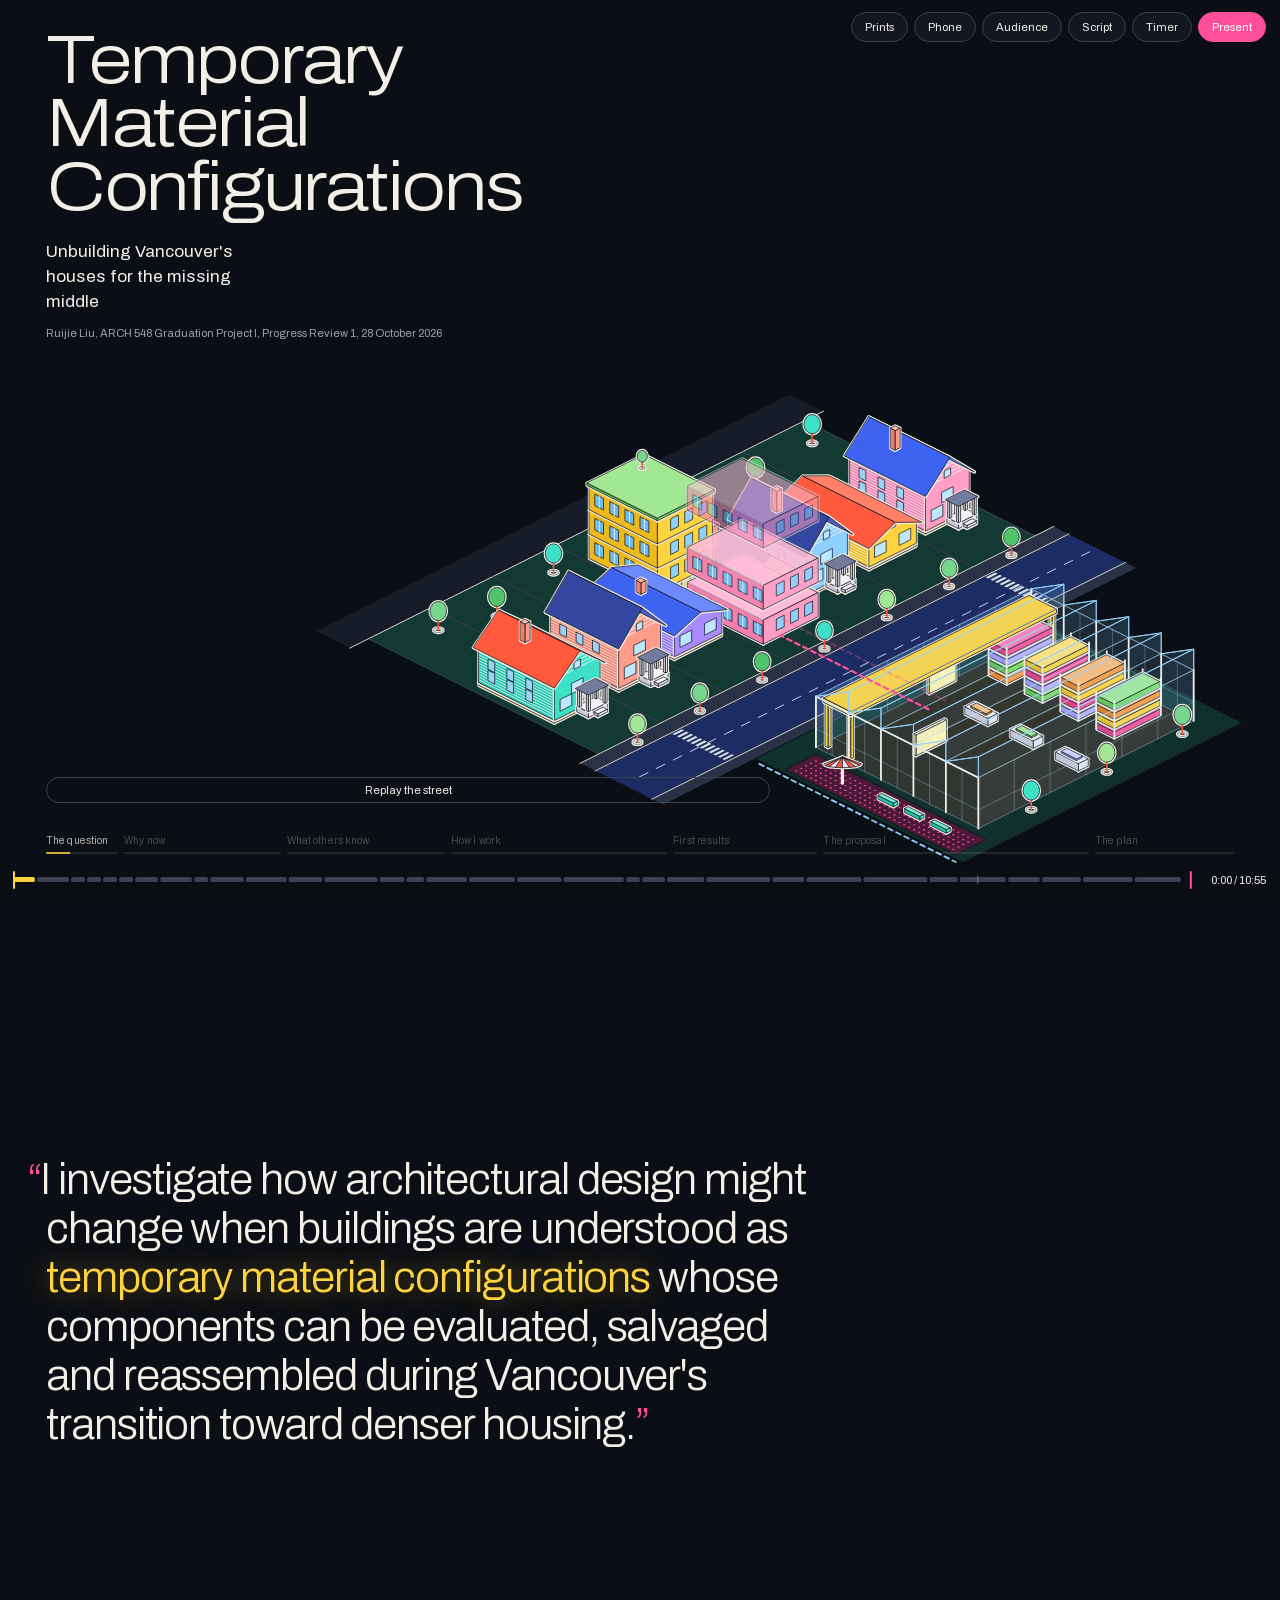
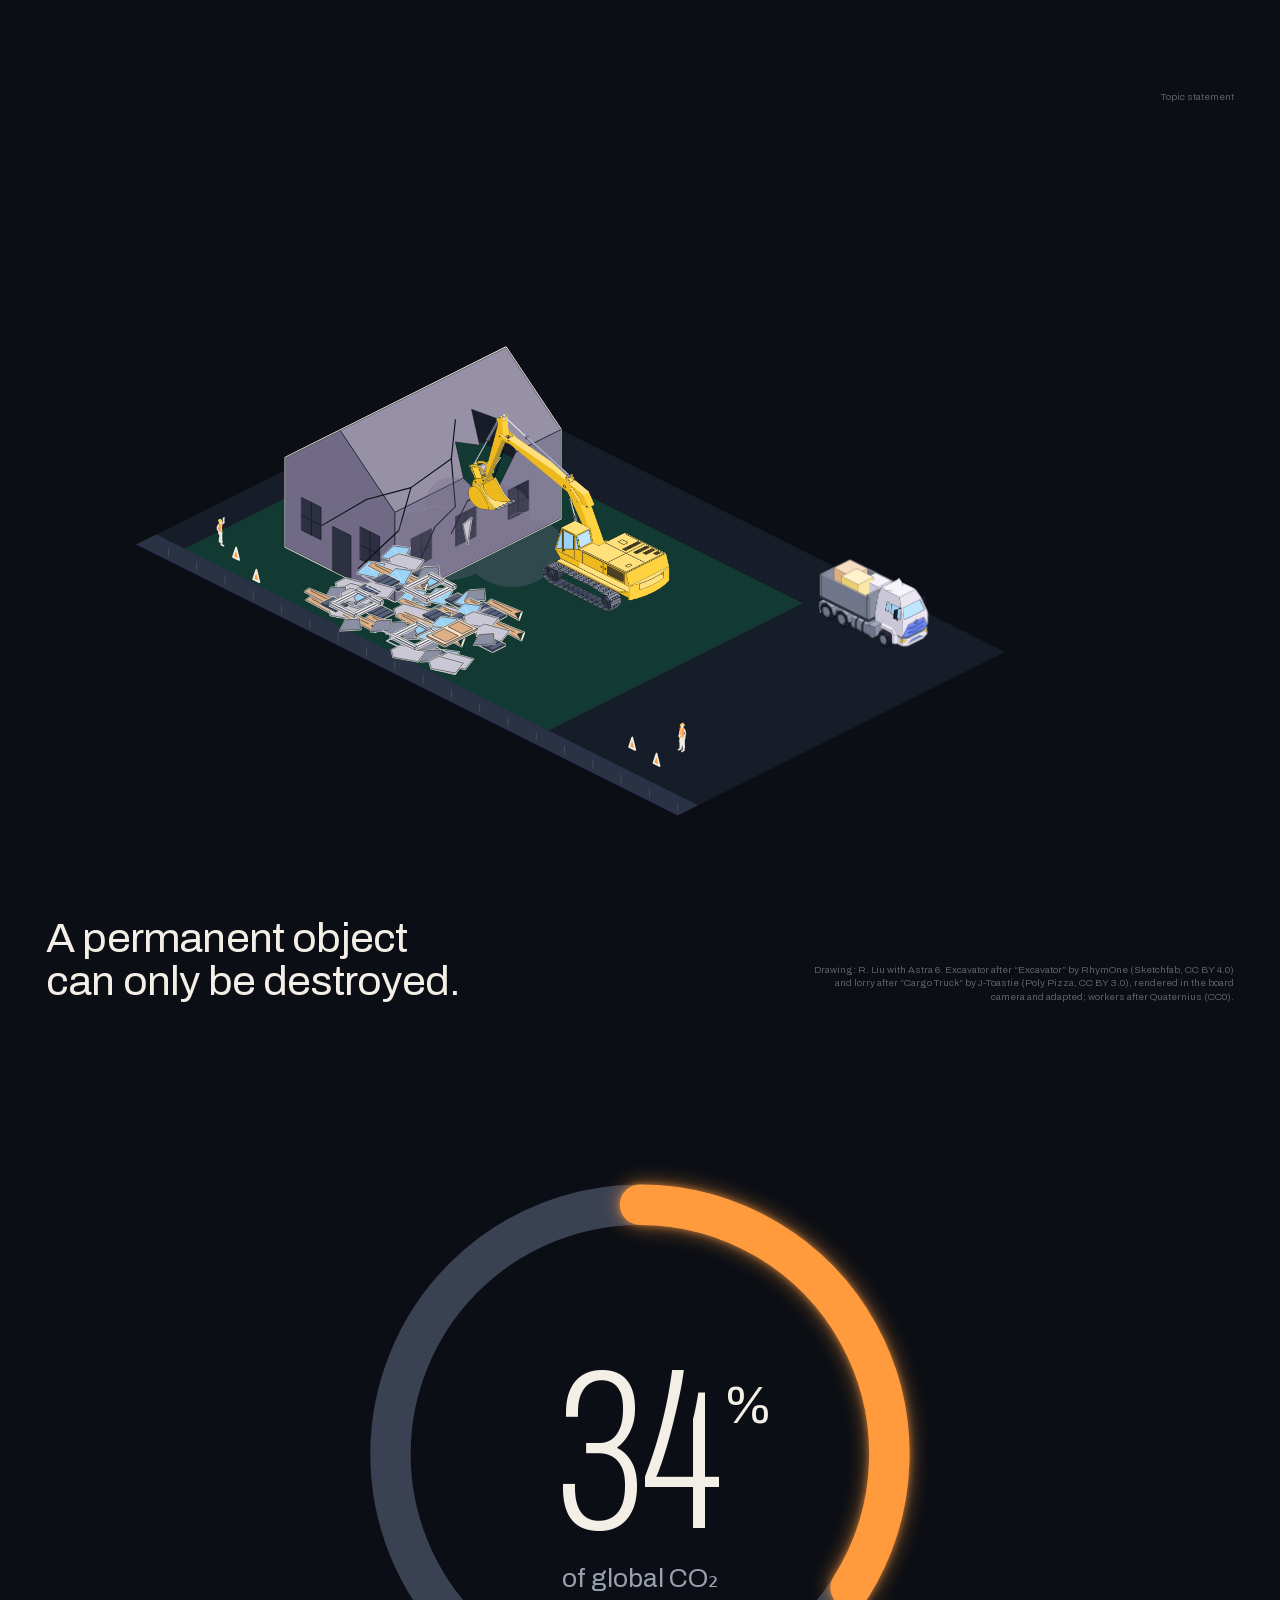
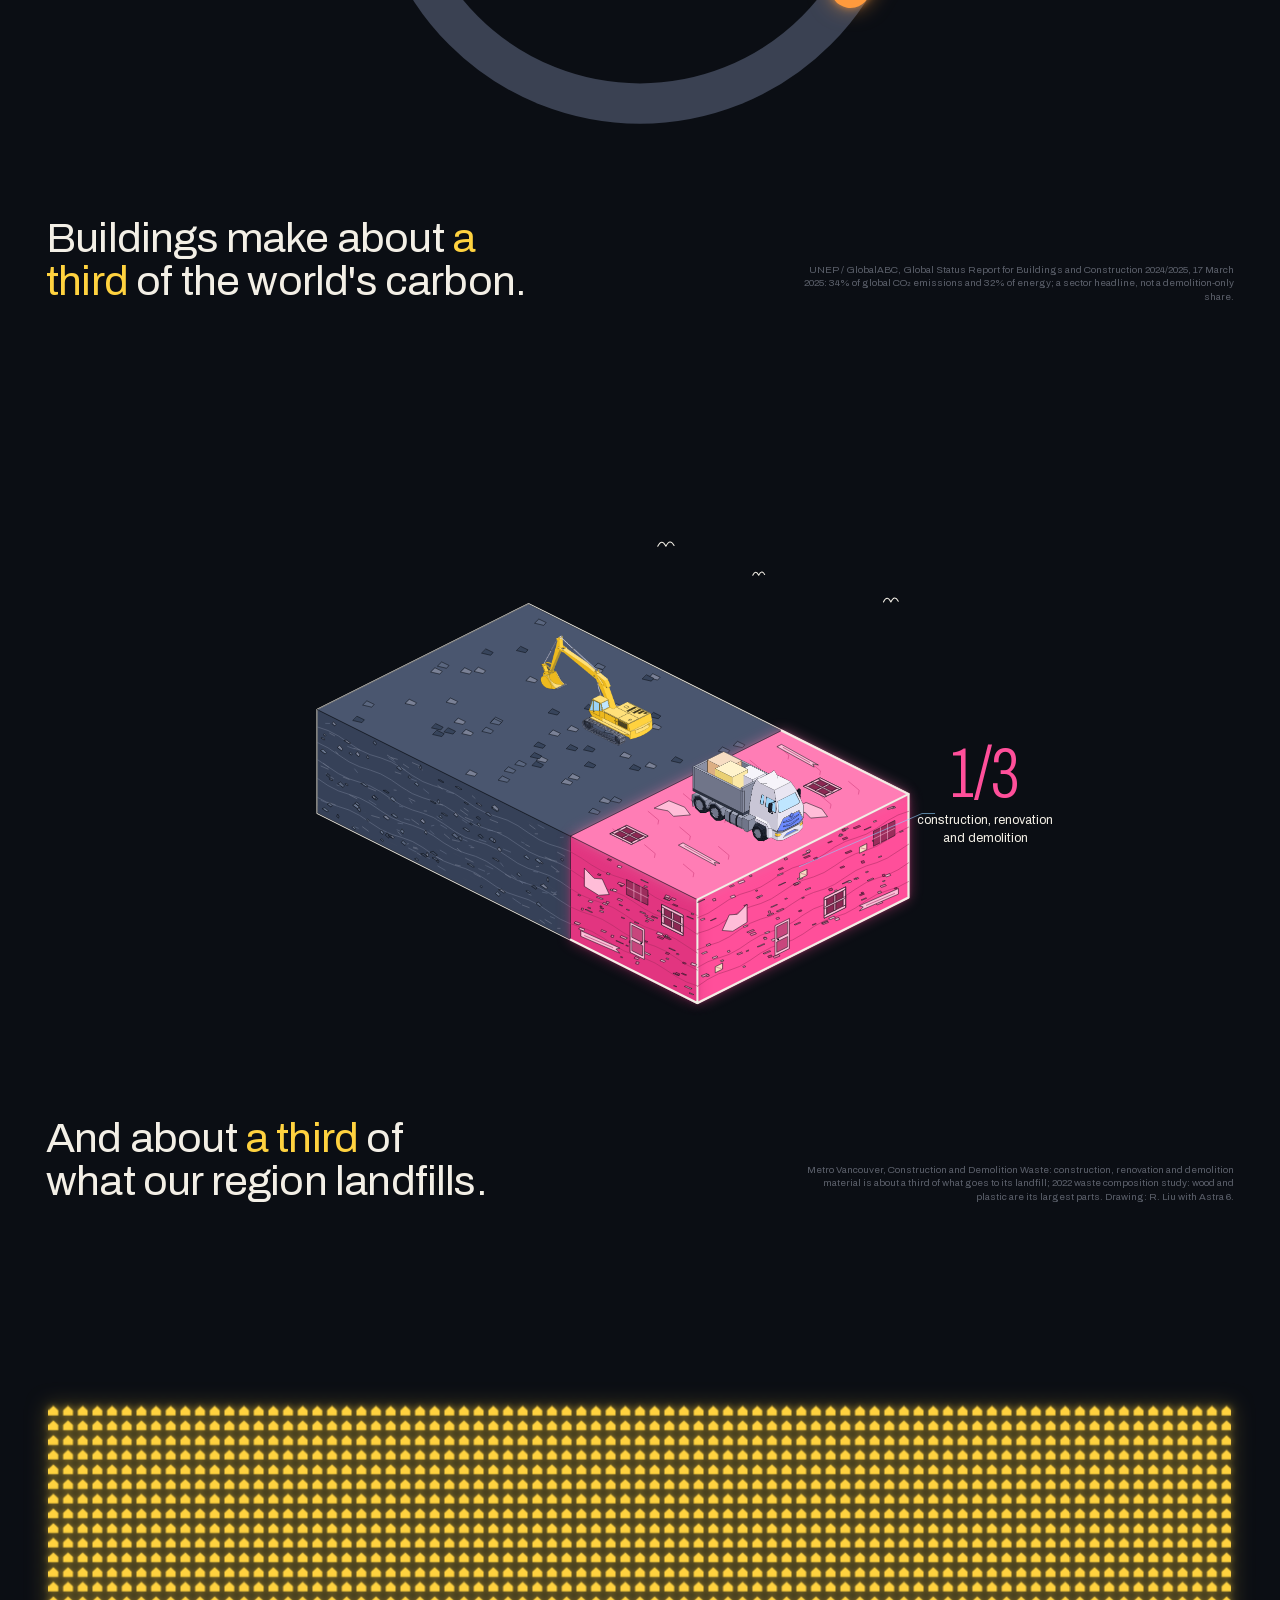
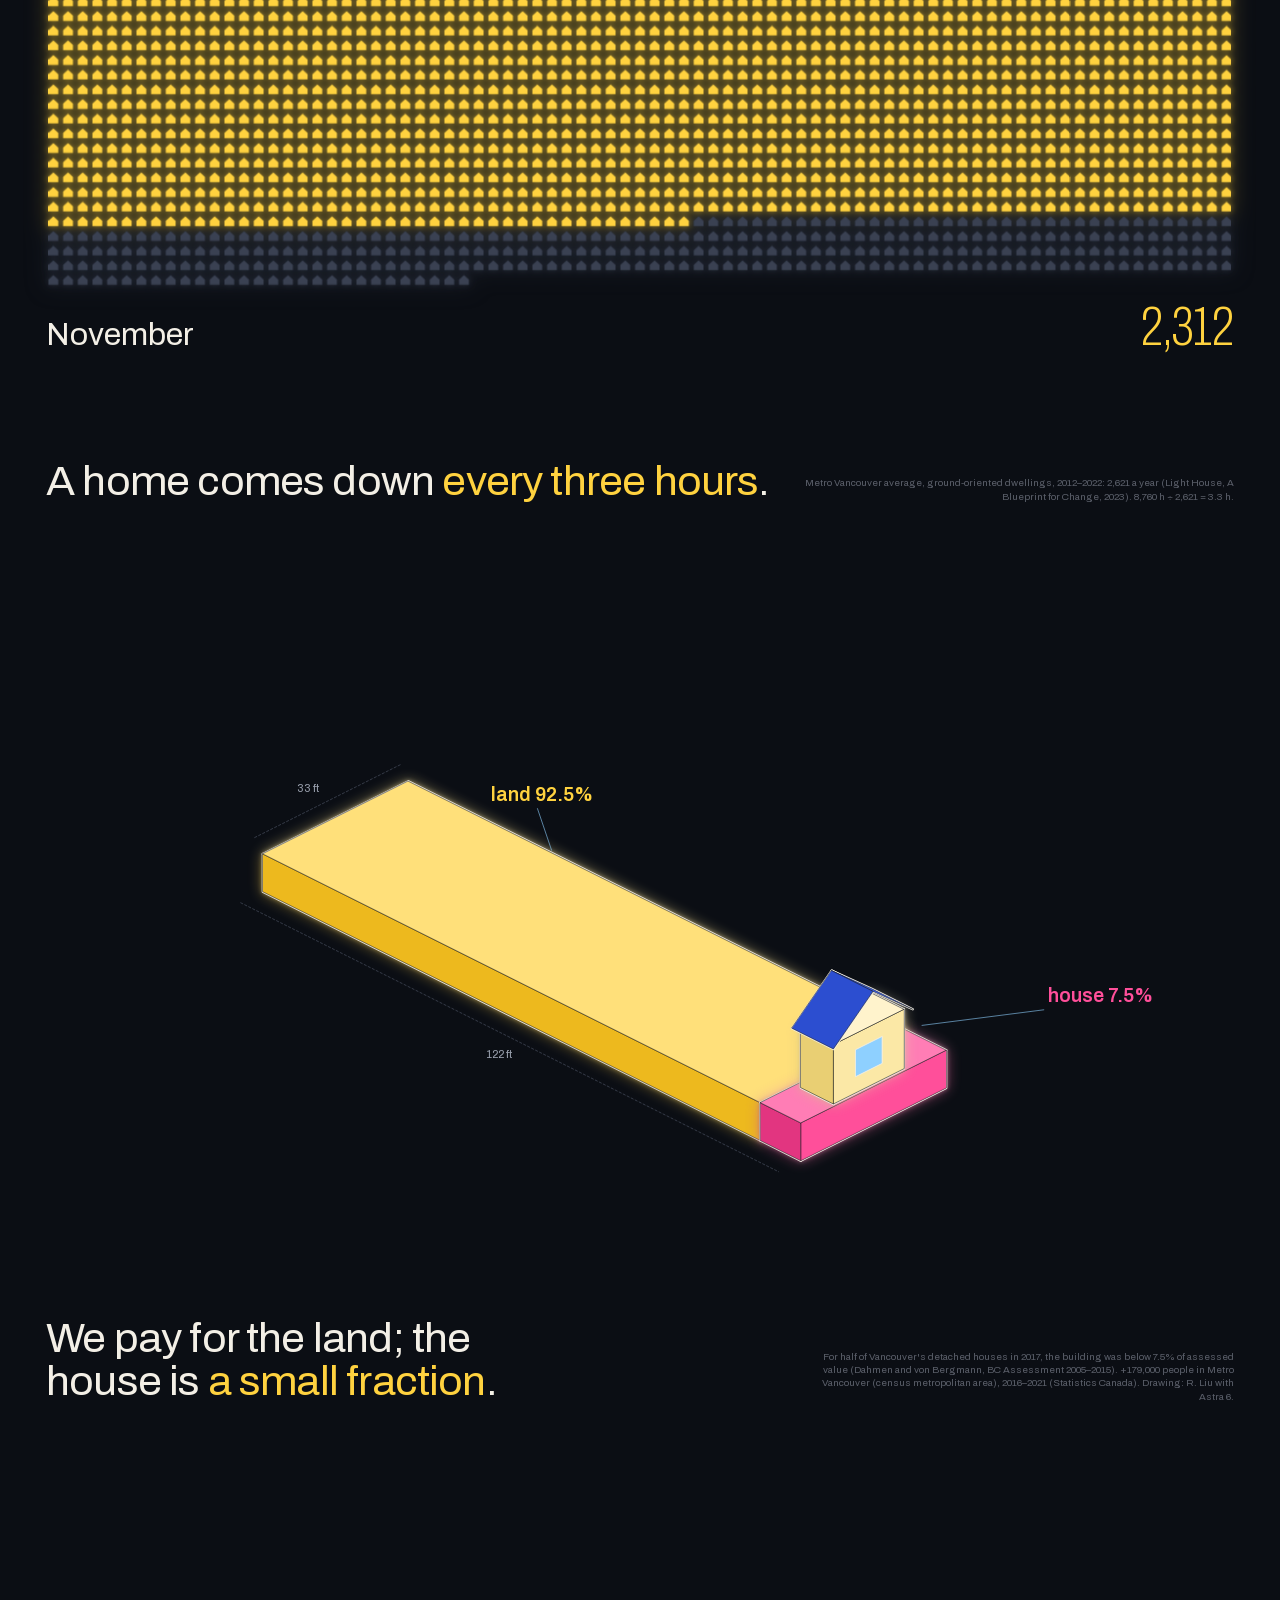
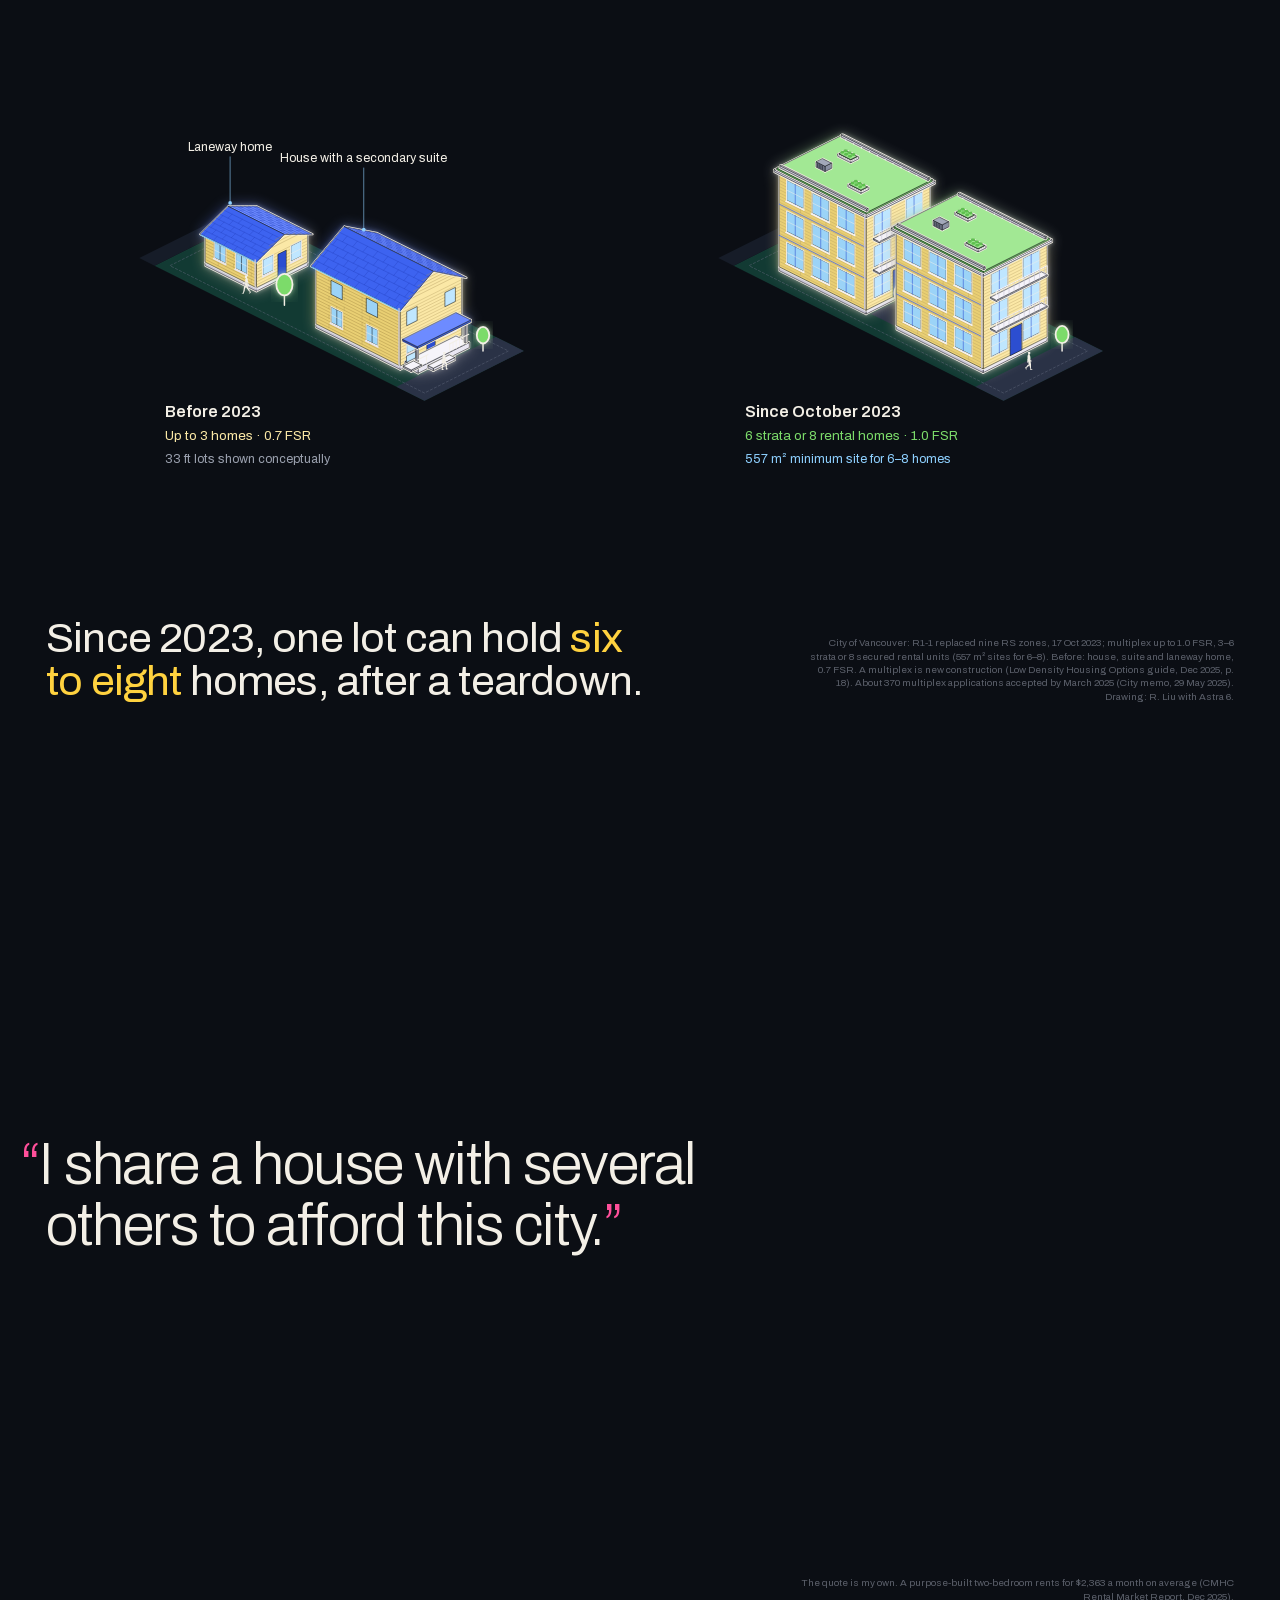
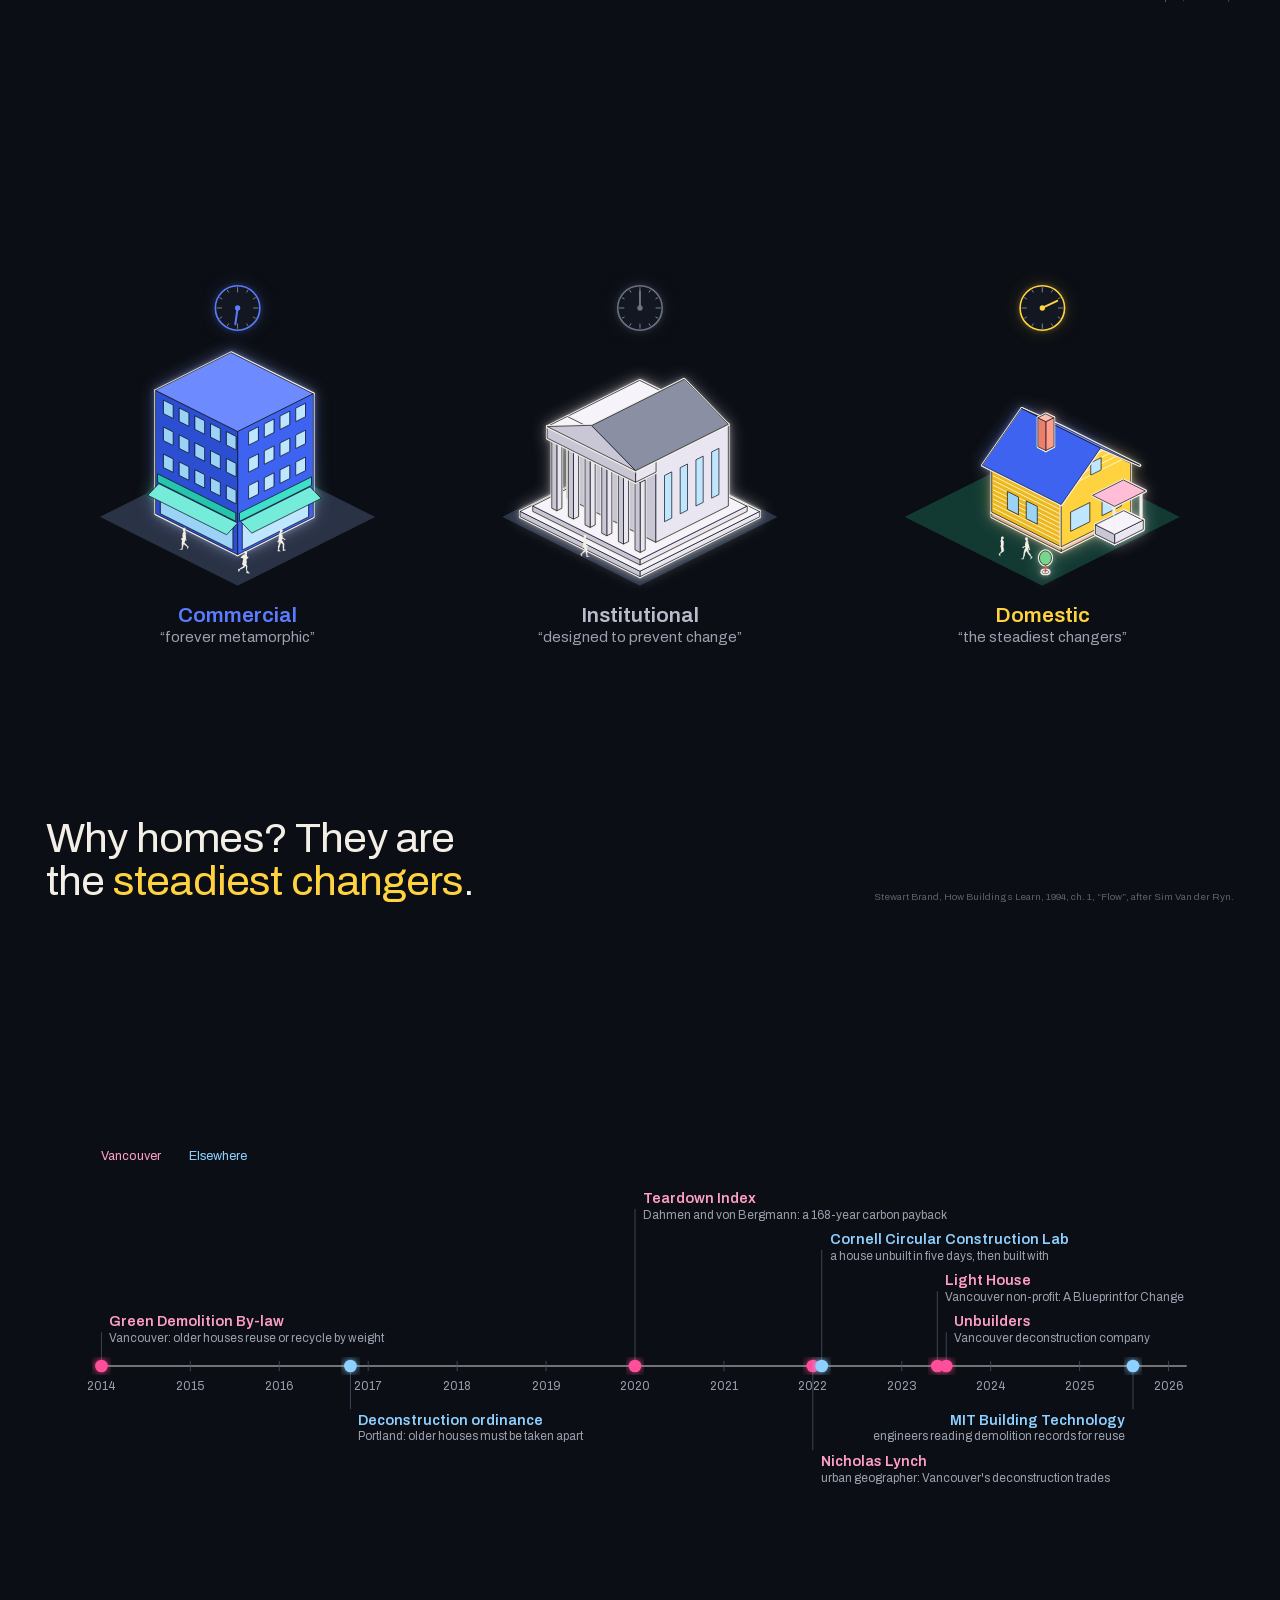
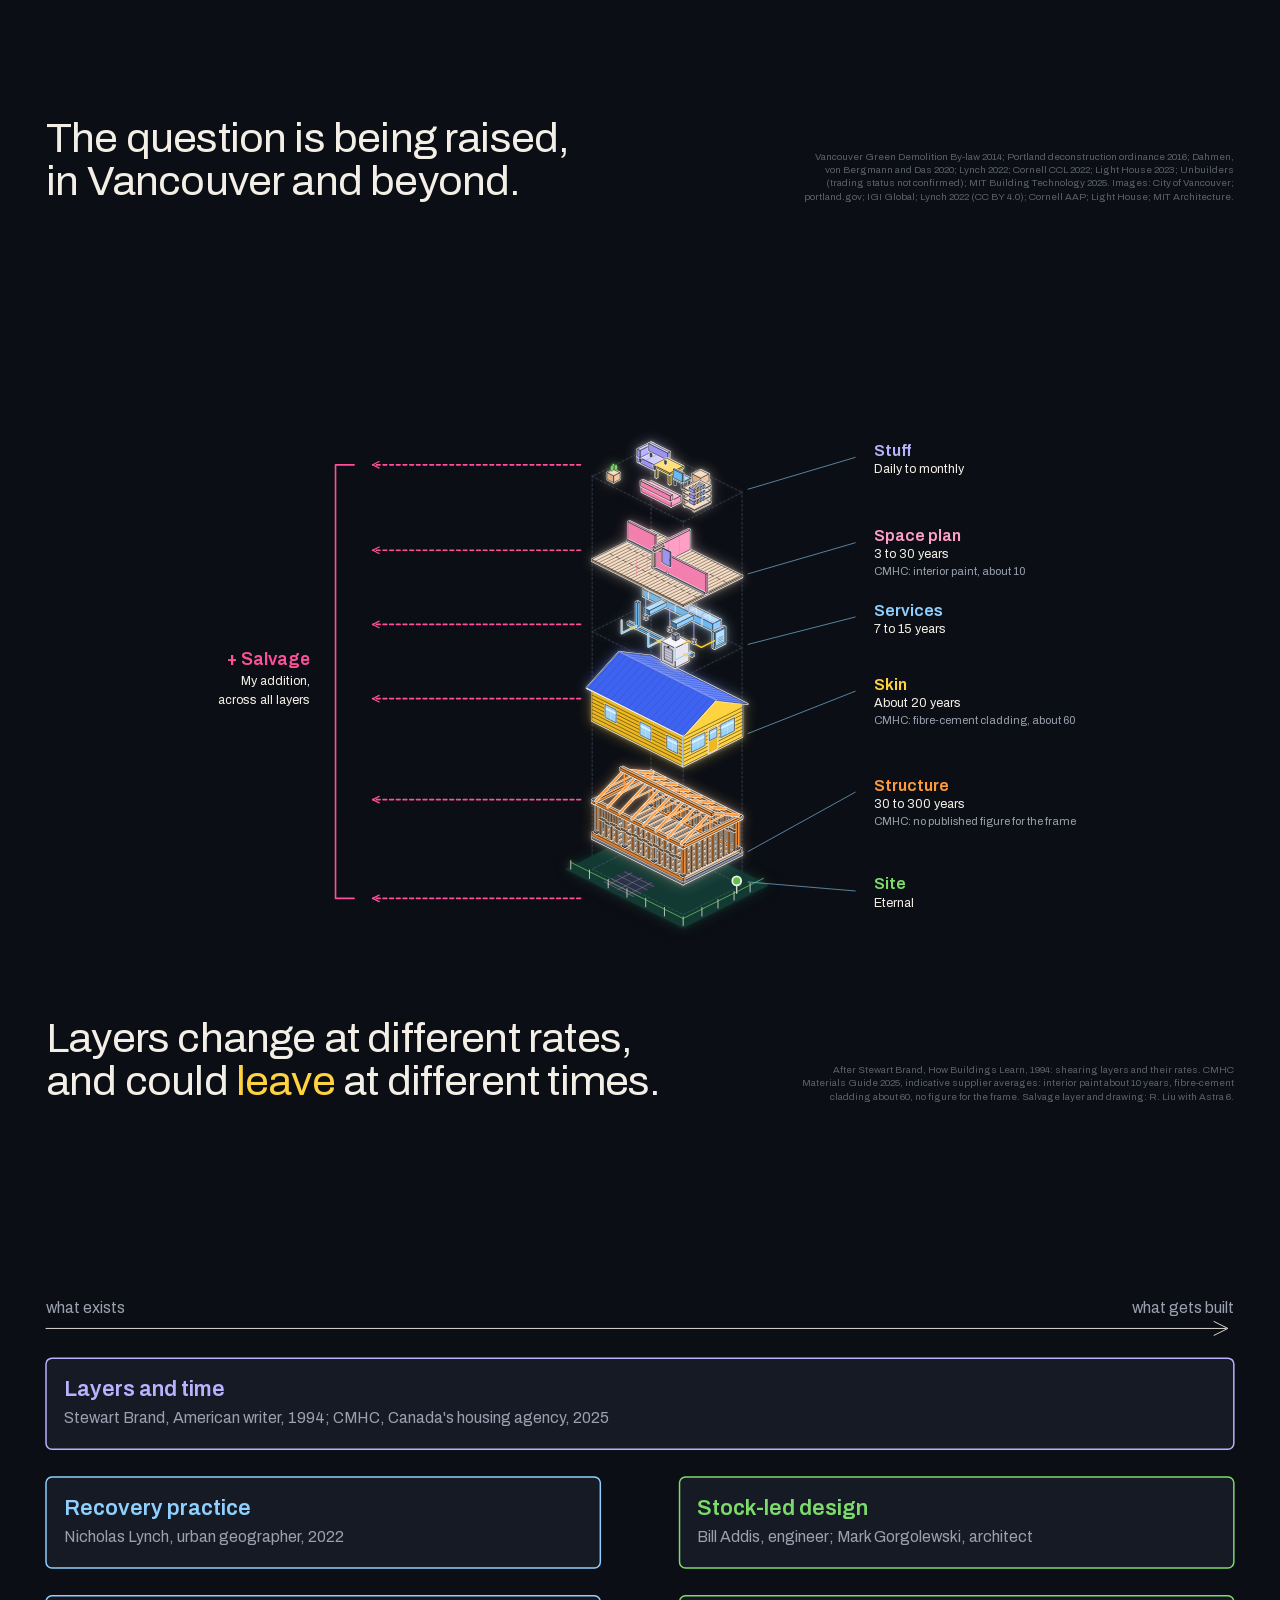
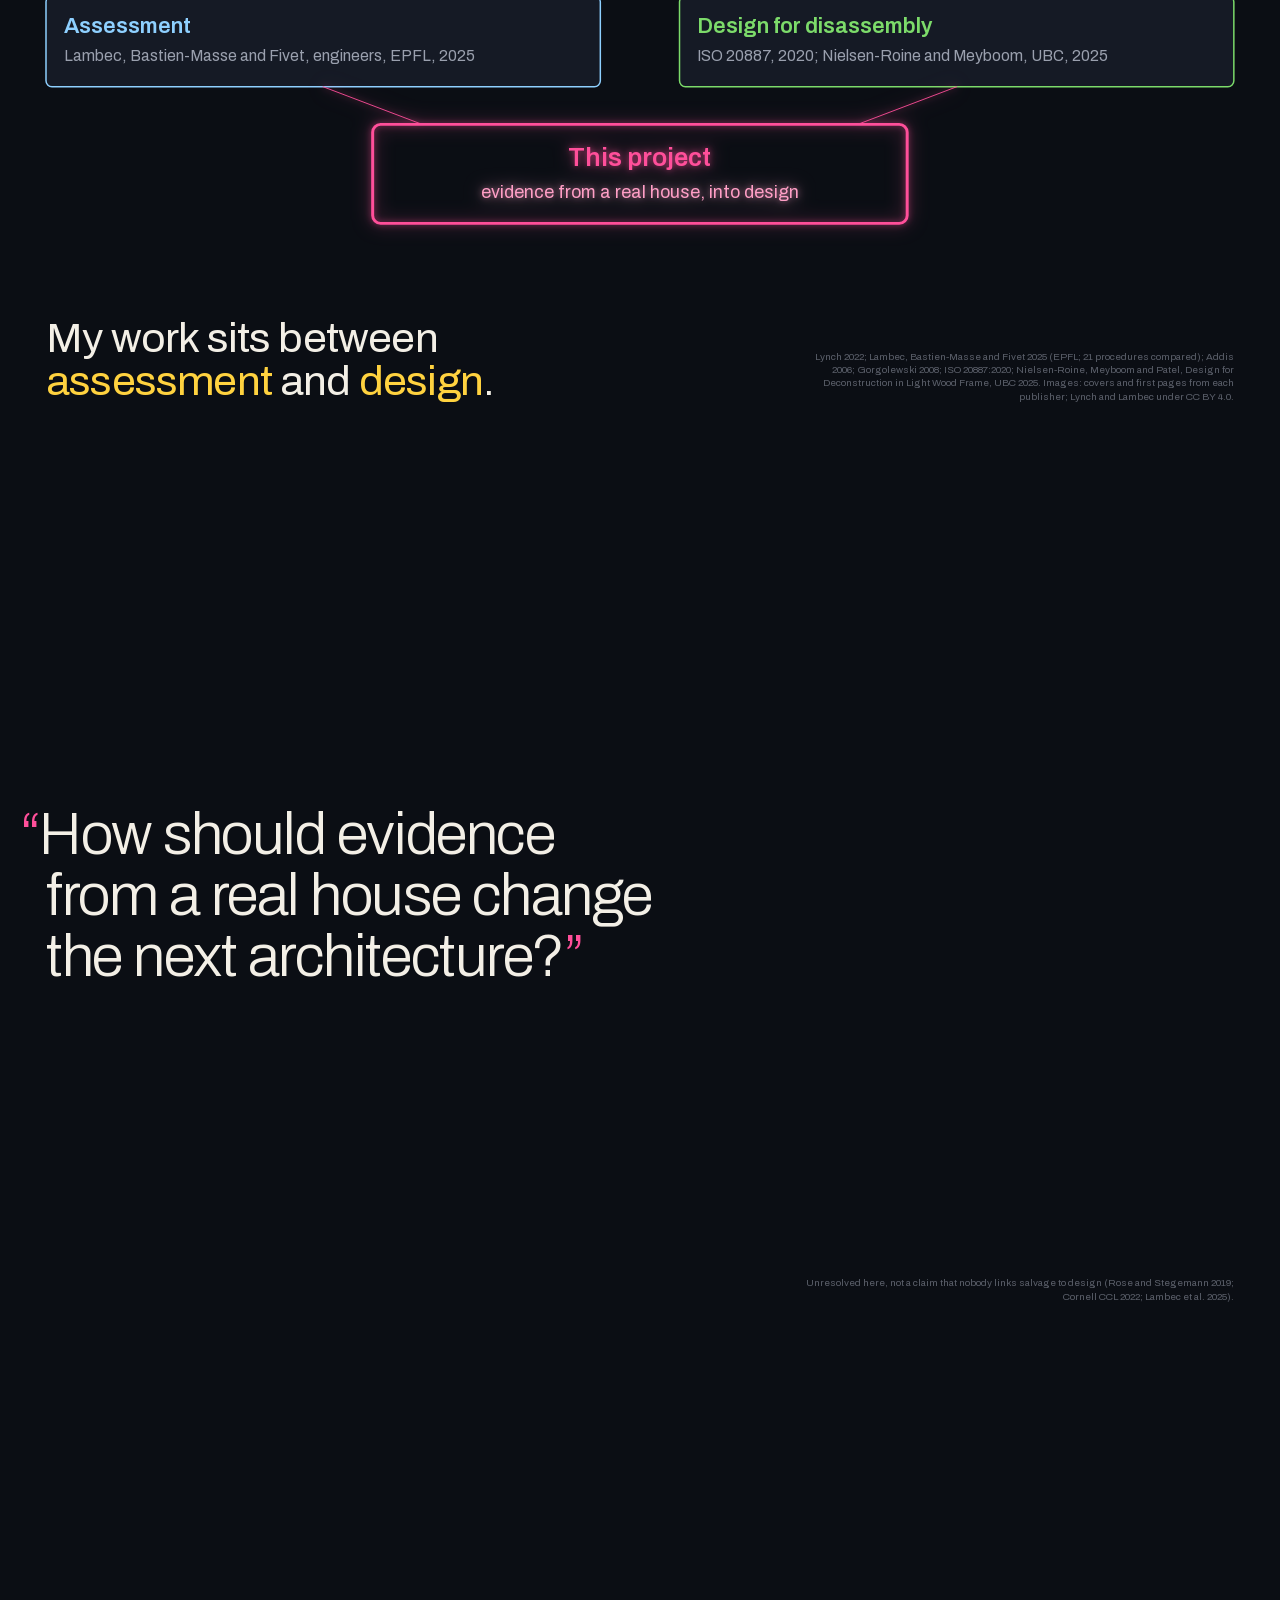
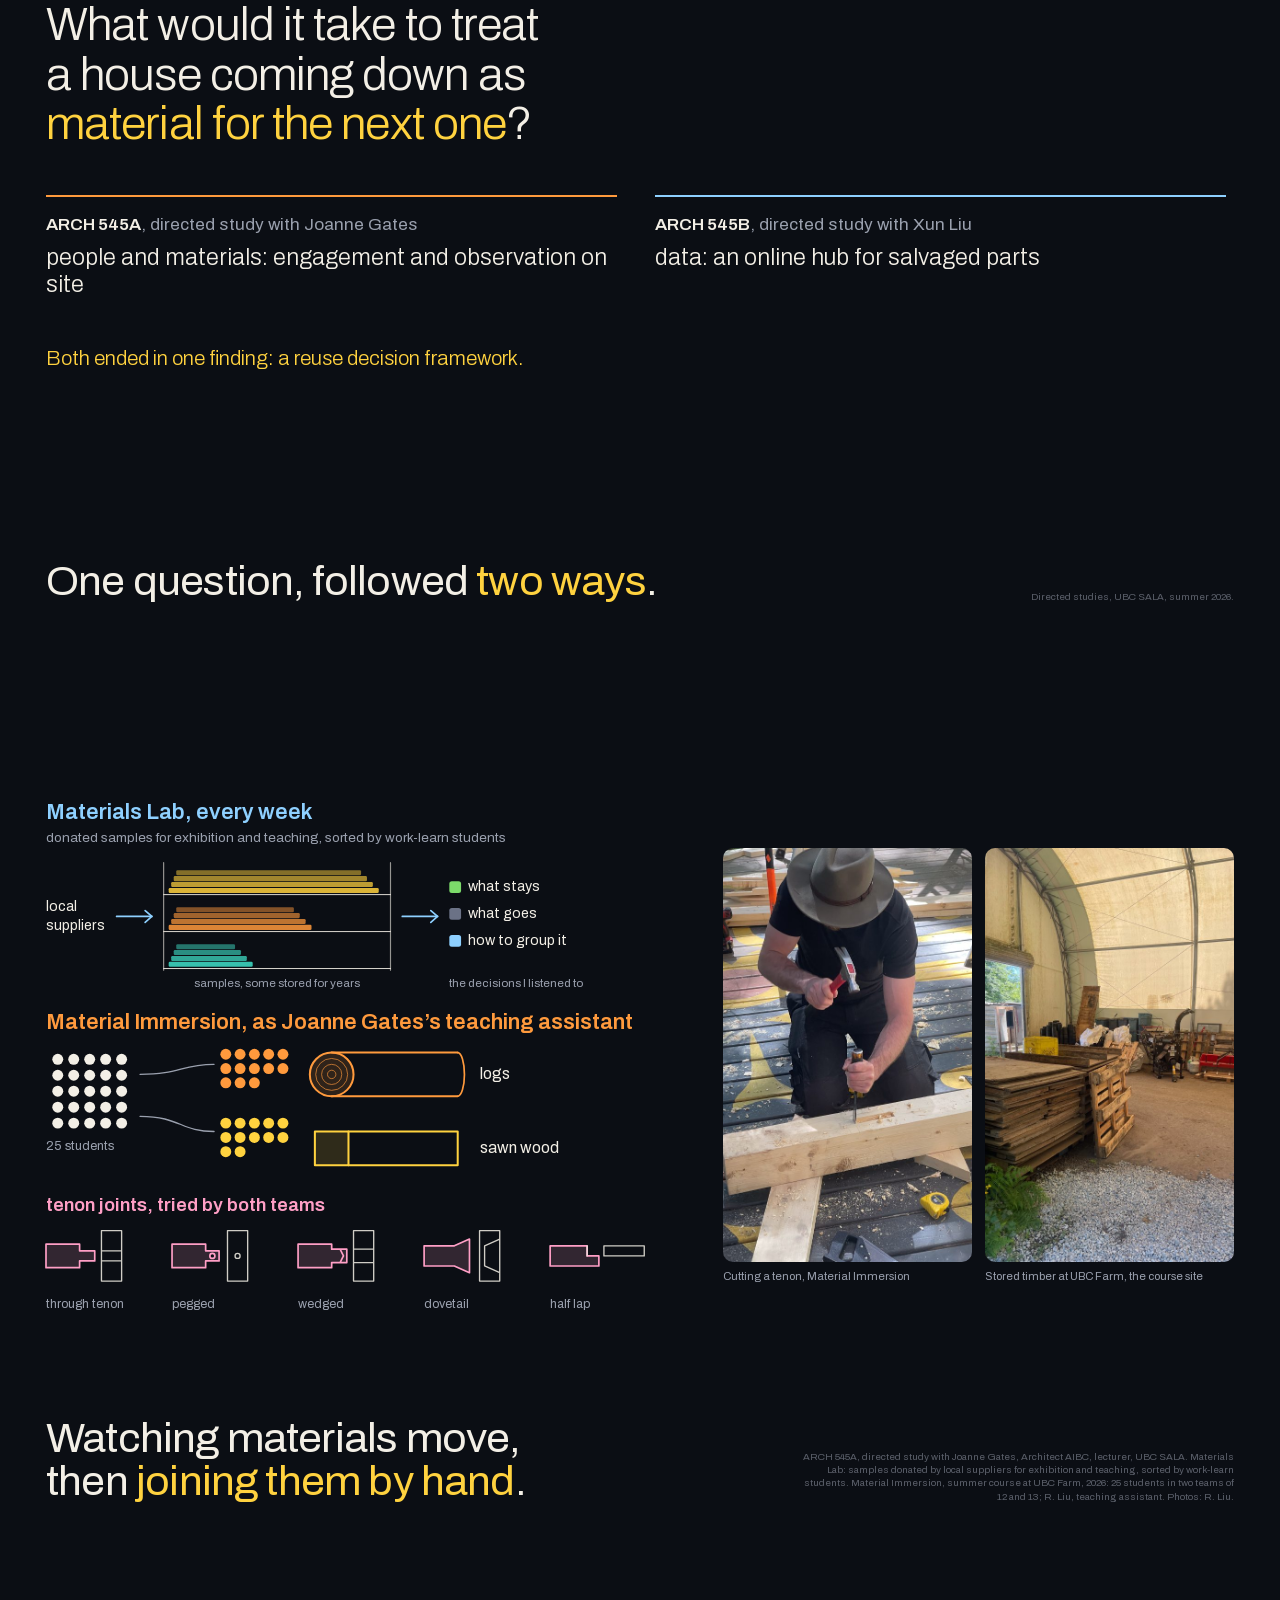
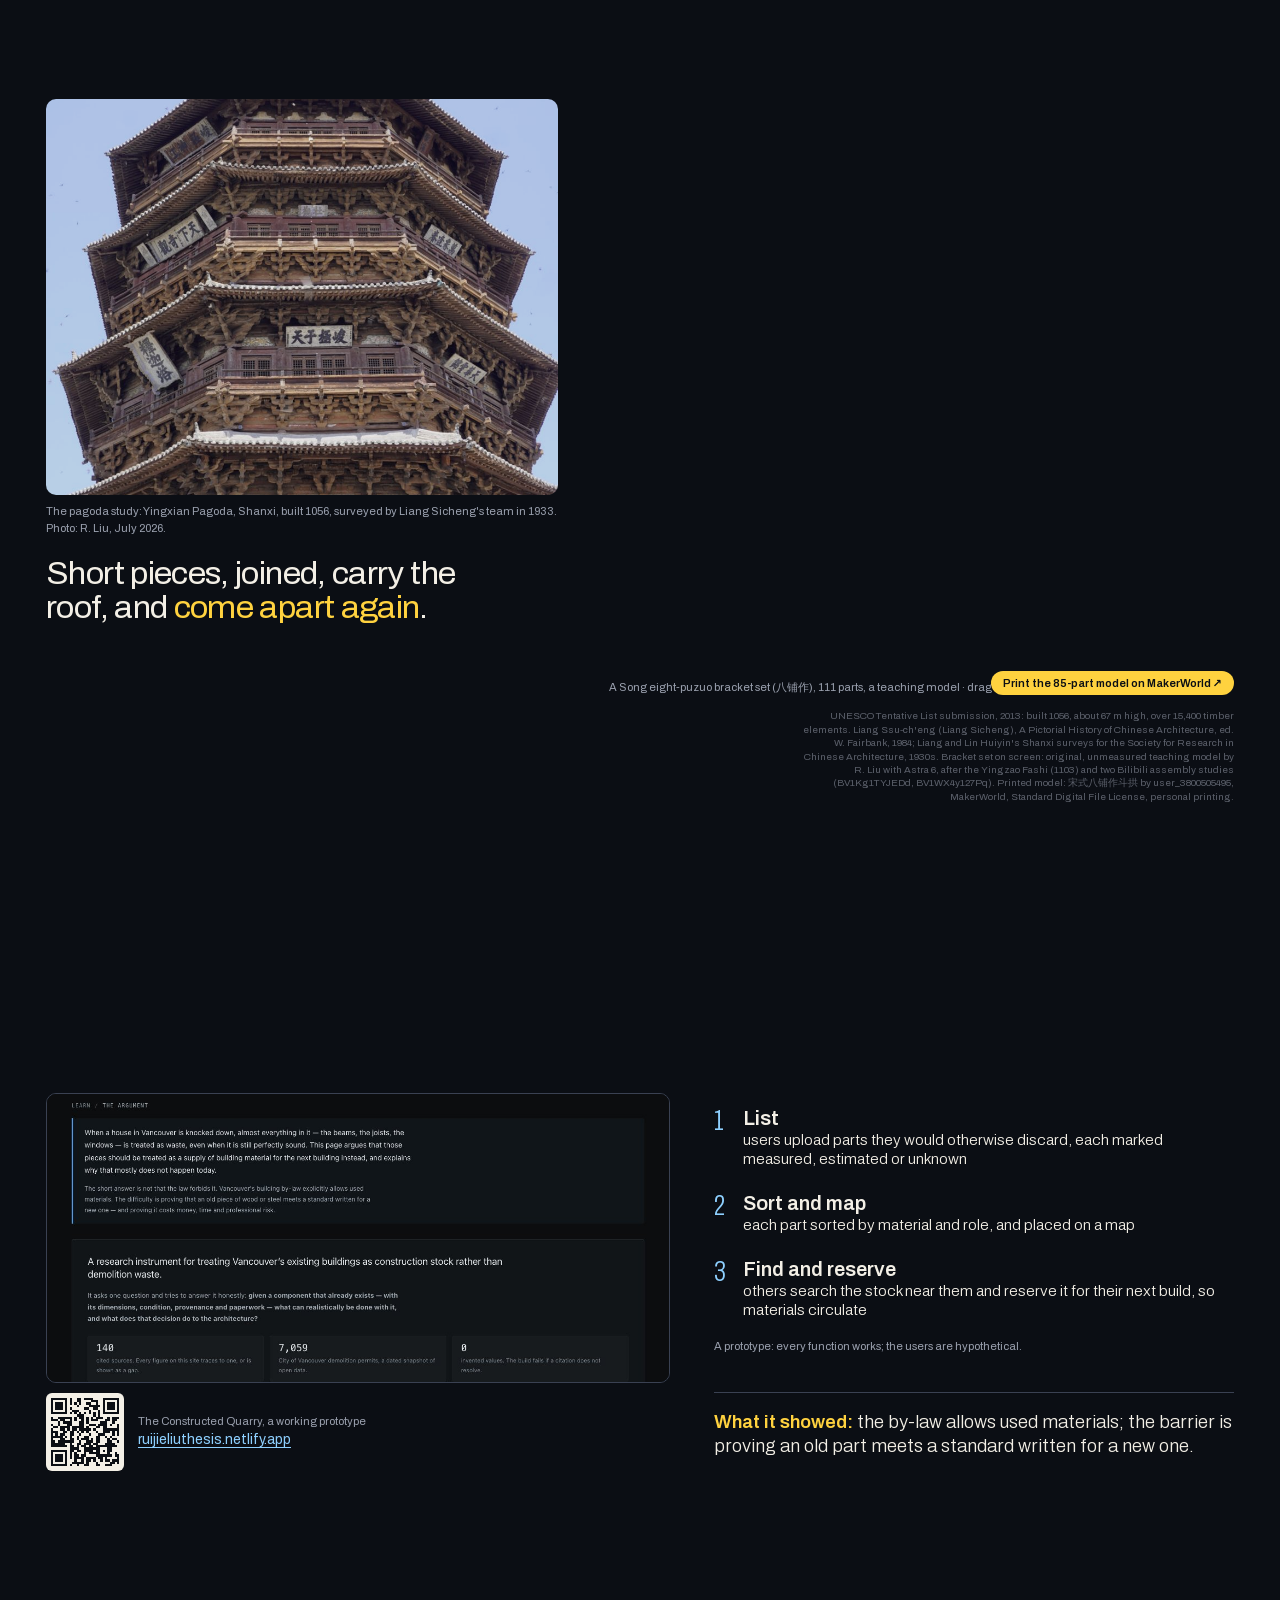
==== commit f05cd149: "Phone menu on the web copy points to the laptop copy Co-Authored-By: Claude Opus 5.5 <noreply@anthro" ====
--- a/index.html
+++ b/index.html
@@ -7,7 +7,7 @@
 <title>Temporary Material Configurations</title>
 <meta name="description" content="Ruijie Liu, ARCH 548 Graduation Project I, Progress Review 1: buildings as temporary material configurations during Vancouver's transition to denser housing.">
 <link rel="icon" href="data:image/svg+xml,%3Csvg xmlns='http://www.w3.org/2000/svg' viewBox='0 0 32 32'%3E%3Crect width='32' height='32' rx='6' fill='%230B0E14'/%3E%3Cpath d='M7 16 16 8l9 8v10H7z' fill='%23FFD23F' stroke='%23F3EFE6' stroke-width='1.6'/%3E%3Cpath d='M13 26v-6h6v6' fill='%23FF4F9A'/%3E%3C/svg%3E">
-<link rel="stylesheet" href="assets/css/board.css?v=104">
+<link rel="stylesheet" href="assets/css/board.css?v=105">
 <script>document.documentElement.classList.add("js");</script>
 </head>
 <body>
@@ -529,23 +529,23 @@
 <script src="assets/vendor/gsap.min.js"></script>
 <script src="assets/vendor/ScrollTrigger.min.js"></script>
 <script src="assets/vendor/three.min.js"></script>
-<script src="assets/data/hubreach.js?v=104"></script>
-<script src="assets/data/people.js?v=104"></script>
-<script src="assets/data/models.js?v=104"></script>
-<script src="assets/data/map.js?v=104"></script>
-<script src="assets/data/siting.js?v=104"></script>
-<script src="assets/data/stock.js?v=104"></script>
-<script src="assets/data/sources.js?v=104"></script>
-<script src="assets/data/figures.js?v=104"></script>
+<script src="assets/data/hubreach.js?v=105"></script>
+<script src="assets/data/people.js?v=105"></script>
+<script src="assets/data/models.js?v=105"></script>
+<script src="assets/data/map.js?v=105"></script>
+<script src="assets/data/siting.js?v=105"></script>
+<script src="assets/data/stock.js?v=105"></script>
+<script src="assets/data/sources.js?v=105"></script>
+<script src="assets/data/figures.js?v=105"></script>
 <script src="assets/vendor/hairline-kernel.js"></script>
-<script src="assets/js/iso.js?v=104"></script>
-<script src="assets/js/hero.js?v=104"></script>
-<script src="assets/js/charts.js?v=104"></script>
+<script src="assets/js/iso.js?v=105"></script>
+<script src="assets/js/hero.js?v=105"></script>
+<script src="assets/js/charts.js?v=105"></script>
 <script src="assets/vendor/qrcode-generator-2.0.4.js"></script>
-<script src="assets/js/board.js?v=104"></script>
-<script src="figures/astra/dougong-bapuzuo-model.js?v=104"></script>
-<script src="assets/js/dougong.js?v=104"></script>
-<script src="assets/js/hairline-host.js?v=104"></script>
-<script src="figures/wall.js?v=104"></script>
+<script src="assets/js/board.js?v=105"></script>
+<script src="figures/astra/dougong-bapuzuo-model.js?v=105"></script>
+<script src="assets/js/dougong.js?v=105"></script>
+<script src="assets/js/hairline-host.js?v=105"></script>
+<script src="figures/wall.js?v=105"></script>
 </body>
 </html>
